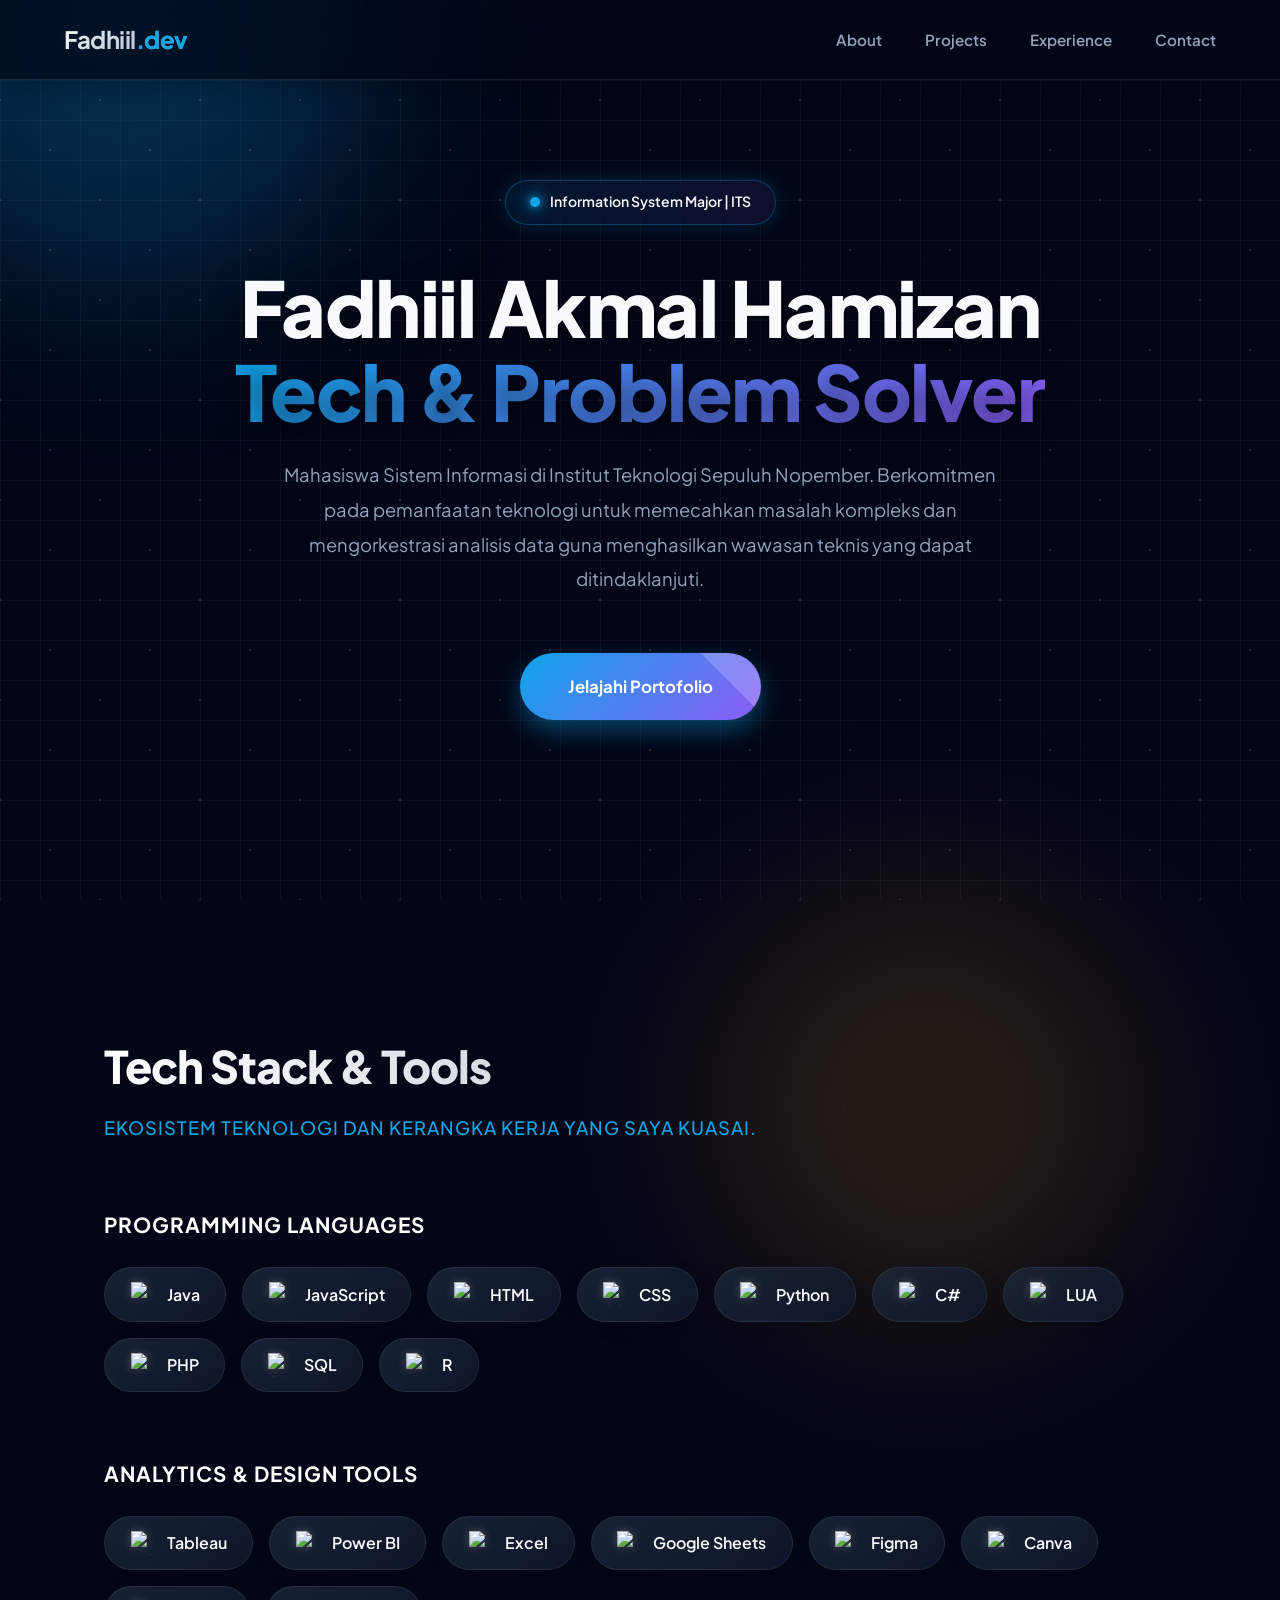
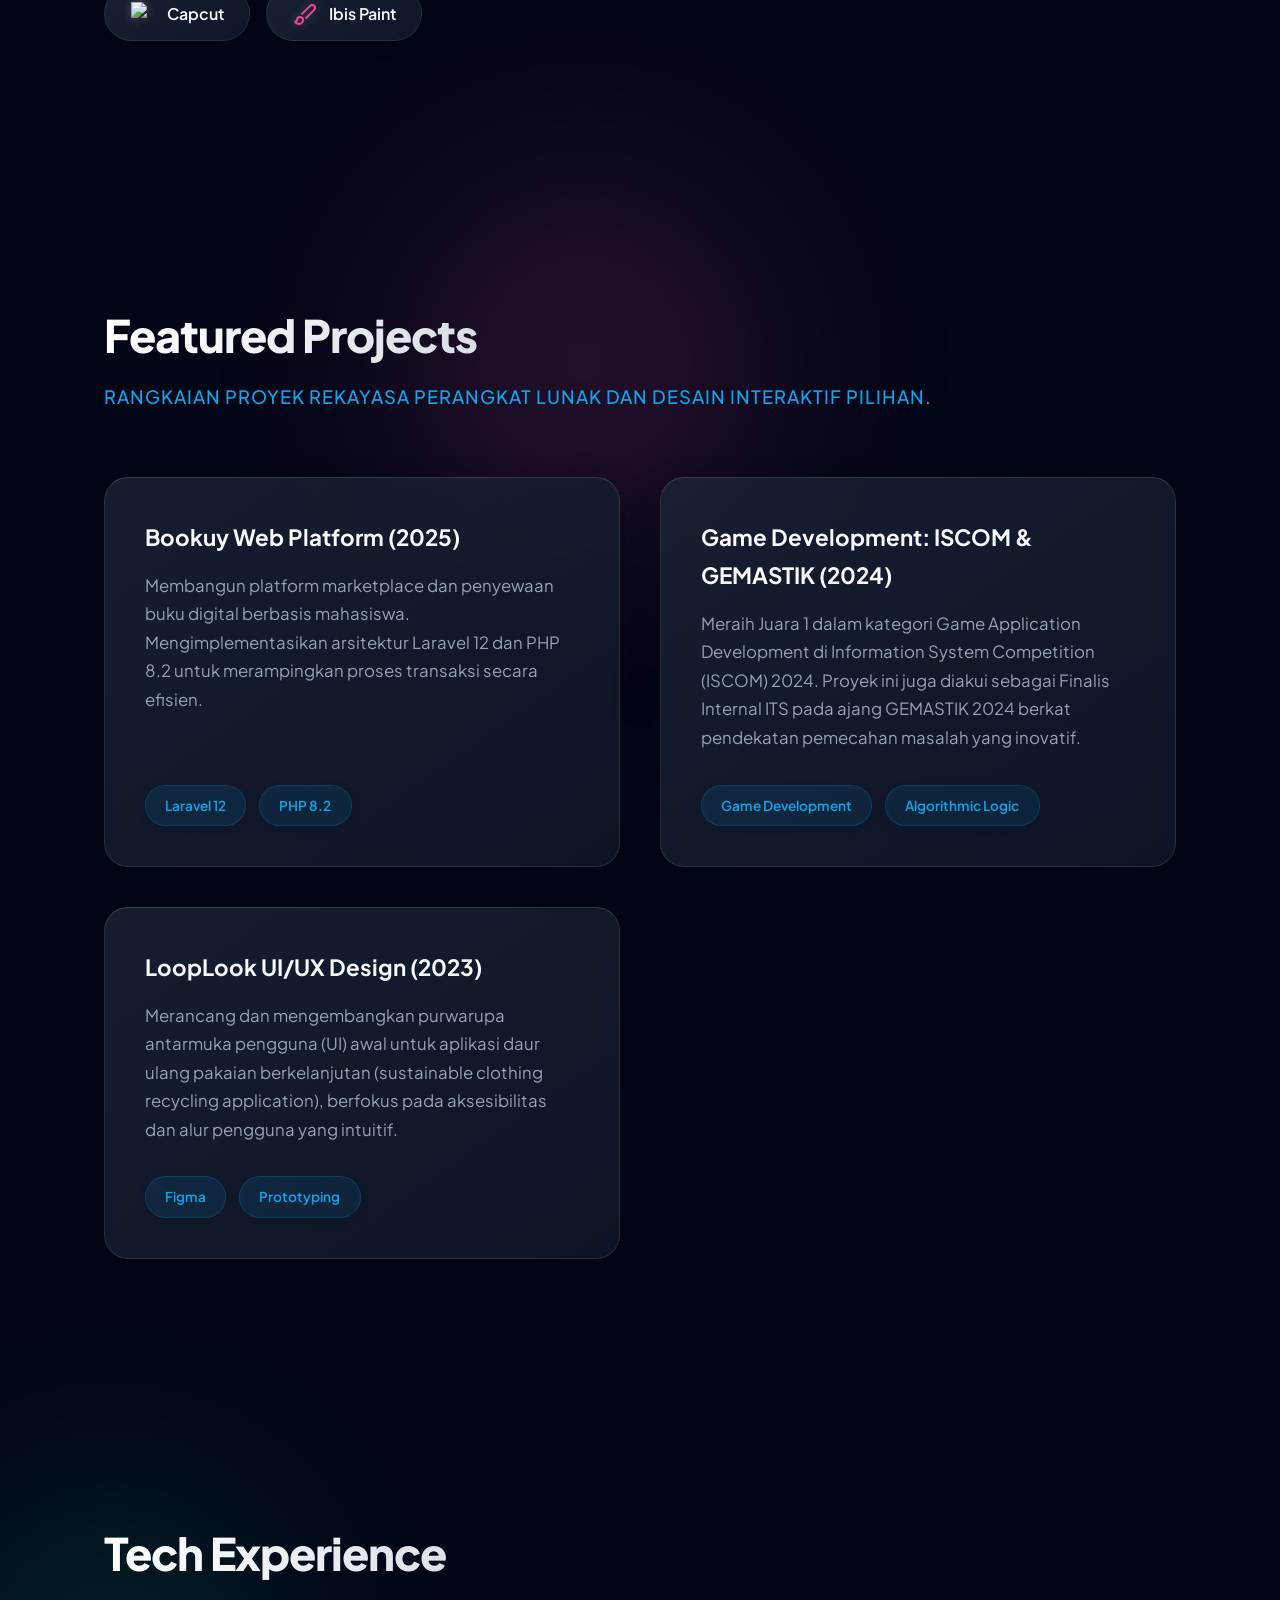
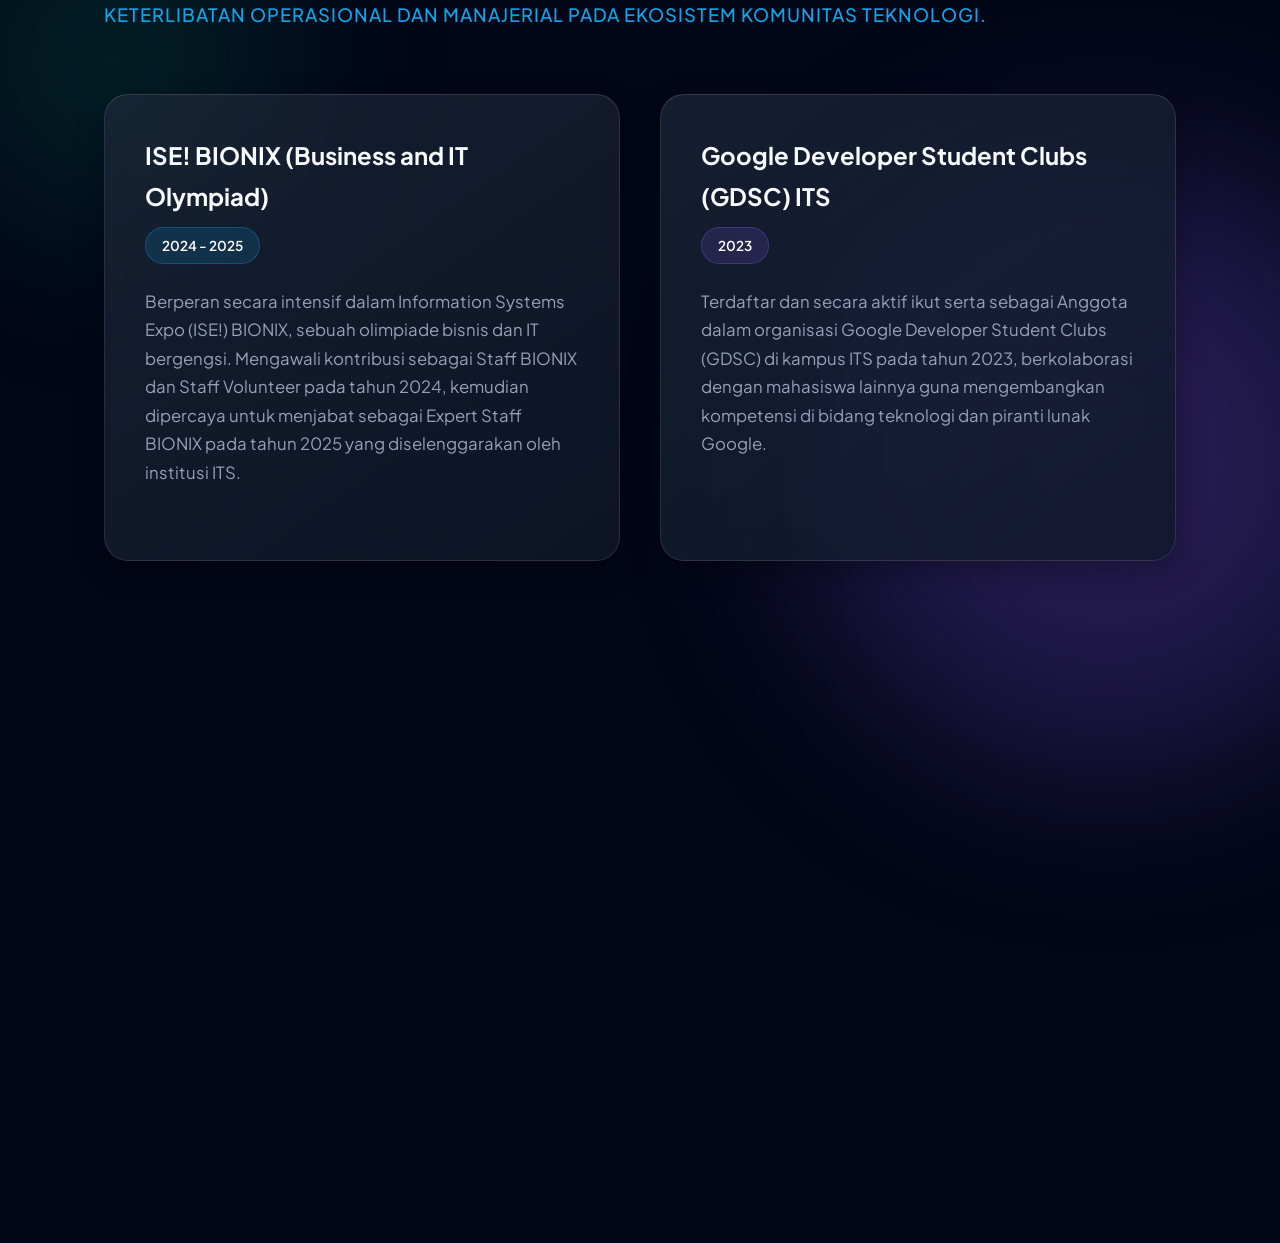
==== index.html @ 9426da7b "Add files via upload" ====
<!DOCTYPE html>
<html lang="id">
<head>
    <meta charset="UTF-8">
    <meta name="viewport" content="width=device-width, initial-scale=1.0">
    <title>Fadhiil Akmal Hamizan | Tech Portfolio</title>
    <link rel="preconnect" href="https://fonts.googleapis.com">
    <link rel="preconnect" href="https://fonts.gstatic.com" crossorigin>
    <link href="https://fonts.googleapis.com/css2?family=Plus+Jakarta+Sans:wght@300;400;500;600;700&display=swap" rel="stylesheet">
    <style>
        :root {
            --bg-main: #020617;
            --bg-card: rgba(30, 41, 59, 0.6);
            --bg-card-hover: rgba(30, 41, 59, 0.9);
            --text-main: #f8fafc;
            --text-muted: #94a3b8;
            --primary: #0ea5e9;
            --primary-glow: rgba(14, 165, 233, 0.6);
            --secondary: #8b5cf6;
            --accent: #ec4899;
            --success: #10b981;
            --warning: #f59e0b;
            --border: rgba(255, 255, 255, 0.1);
            --radius-lg: 24px;
            --radius-md: 16px;
        }

        * {
            margin: 0;
            padding: 0;
            box-sizing: border-box;
            font-family: 'Plus Jakarta Sans', sans-serif;
            scroll-behavior: smooth;
        }

        body {
            background-color: var(--bg-main);
            color: var(--text-main);
            line-height: 1.7;
            overflow-x: hidden;
            position: relative;
        }

        /* Grid Background Pattern */
        .grid-bg {
            position: fixed;
            top: 0; left: 0; width: 100vw; height: 100vh;
            background-image: 
                linear-gradient(rgba(255, 255, 255, 0.04) 1px, transparent 1px),
                linear-gradient(90deg, rgba(255, 255, 255, 0.04) 1px, transparent 1px);
            background-size: 40px 40px;
            z-index: -2;
            pointer-events: none;
        }

        /* Fluid Background Orbs (Lebih Ramai) */
        .orb {
            position: absolute;
            border-radius: 50%;
            filter: blur(100px);
            z-index: -1;
            opacity: 0.25;
            animation: float 12s infinite alternate ease-in-out;
        }

        .orb-1 { width: 500px; height: 500px; background: var(--primary); top: -5%; left: -10%; }
        .orb-2 { width: 600px; height: 600px; background: var(--secondary); bottom: 10%; right: -10%; animation-delay: -4s; }
        .orb-3 { width: 400px; height: 400px; background: var(--accent); top: 40%; left: 30%; animation-delay: -8s; opacity: 0.15; }
        .orb-4 { width: 350px; height: 350px; background: var(--success); top: 70%; left: -5%; animation-delay: -2s; opacity: 0.15; }
        .orb-5 { width: 450px; height: 450px; background: var(--warning); top: 20%; right: 10%; animation-delay: -6s; opacity: 0.15; }

        @keyframes float {
            0% { transform: translate(0, 0) scale(1); }
            50% { transform: translate(40px, -30px) scale(1.1); }
            100% { transform: translate(-20px, 50px) scale(0.9); }
        }

        /* Floating Particles */
        .particles {
            position: fixed;
            top: 0; left: 0; width: 100%; height: 100%;
            pointer-events: none;
            z-index: 0;
            background: 
                radial-gradient(circle, rgba(255,255,255,0.15) 1px, transparent 1px) 0 0,
                radial-gradient(circle, rgba(255,255,255,0.15) 1px, transparent 1px) 50px 50px;
            background-size: 100px 100px;
            animation: moveParticles 20s linear infinite;
        }

        @keyframes moveParticles {
            0% { transform: translateY(0); }
            100% { transform: translateY(-100px); }
        }

        /* Scroll Reveal Animations */
        .reveal {
            opacity: 0;
            transform: translateY(40px);
            transition: all 0.8s cubic-bezier(0.5, 0, 0, 1);
        }
        
        .reveal.active {
            opacity: 1;
            transform: translateY(0);
        }

        /* Navbar */
        nav {
            position: fixed;
            width: 100%;
            top: 0;
            z-index: 100;
            padding: 1.2rem 5%;
            background: rgba(2, 6, 23, 0.7);
            backdrop-filter: blur(20px);
            -webkit-backdrop-filter: blur(20px);
            border-bottom: 1px solid var(--border);
            display: flex;
            justify-content: space-between;
            align-items: center;
            box-shadow: 0 4px 30px rgba(0,0,0,0.3);
        }

        .logo {
            font-size: 1.5rem;
            font-weight: 700;
            background: linear-gradient(135deg, var(--text-main), var(--text-muted));
            -webkit-background-clip: text;
            -webkit-text-fill-color: transparent;
            text-decoration: none;
            letter-spacing: -0.5px;
            text-shadow: 0 0 20px rgba(255,255,255,0.1);
        }

        .logo span {
            color: var(--primary);
            -webkit-text-fill-color: var(--primary);
        }

        .nav-links a {
            color: var(--text-muted);
            text-decoration: none;
            font-weight: 600;
            font-size: 0.95rem;
            margin-left: 2.5rem;
            transition: all 0.3s ease;
            position: relative;
        }

        .nav-links a:hover {
            color: var(--primary);
            text-shadow: 0 0 10px var(--primary-glow);
        }

        /* Hero Section */
        header {
            min-height: 100vh;
            display: flex;
            flex-direction: column;
            justify-content: center;
            align-items: center;
            text-align: center;
            padding: 0 5%;
            position: relative;
            z-index: 1;
        }

        .hero-badge {
            background: linear-gradient(90deg, rgba(14, 165, 233, 0.1), rgba(139, 92, 246, 0.1));
            color: var(--text-main);
            padding: 0.6rem 1.5rem;
            border-radius: 50px;
            font-size: 0.875rem;
            font-weight: 600;
            margin-bottom: 2.5rem;
            border: 1px solid rgba(14, 165, 233, 0.3);
            backdrop-filter: blur(10px);
            display: inline-flex;
            align-items: center;
            gap: 10px;
            box-shadow: 0 0 20px rgba(14, 165, 233, 0.2);
            animation: pulse-border 2s infinite;
        }

        @keyframes pulse-border {
            0% { box-shadow: 0 0 0 0 rgba(14, 165, 233, 0.4); }
            70% { box-shadow: 0 0 0 10px rgba(14, 165, 233, 0); }
            100% { box-shadow: 0 0 0 0 rgba(14, 165, 233, 0); }
        }

        .hero-badge::before {
            content: '';
            width: 10px;
            height: 10px;
            background: var(--primary);
            border-radius: 50%;
            box-shadow: 0 0 10px var(--primary), 0 0 20px var(--primary);
        }

        h1 {
            font-size: clamp(2.8rem, 6vw, 5rem);
            font-weight: 800;
            line-height: 1.1;
            margin-bottom: 1.5rem;
            letter-spacing: -1.5px;
            text-shadow: 0 10px 30px rgba(0,0,0,0.5);
        }

        h1 span {
            background: linear-gradient(135deg, var(--primary), var(--secondary), var(--accent));
            background-size: 200% 200%;
            -webkit-background-clip: text;
            -webkit-text-fill-color: transparent;
            animation: gradient-shift 5s ease infinite;
        }

        @keyframes gradient-shift {
            0% { background-position: 0% 50%; }
            50% { background-position: 100% 50%; }
            100% { background-position: 0% 50%; }
        }

        .subtitle {
            font-size: 1.15rem;
            color: var(--text-muted);
            max-width: 750px;
            margin-bottom: 3.5rem;
            line-height: 1.9;
        }

        .btn-primary {
            background: linear-gradient(135deg, var(--primary), var(--secondary));
            color: #fff;
            padding: 1.2rem 3rem;
            border-radius: 50px;
            text-decoration: none;
            font-weight: 700;
            font-size: 1.05rem;
            transition: all 0.3s cubic-bezier(0.4, 0, 0.2, 1);
            border: none;
            box-shadow: 0 10px 25px rgba(14, 165, 233, 0.4);
            position: relative;
            overflow: hidden;
        }

        .btn-primary::after {
            content: '';
            position: absolute;
            top: -50%; left: -50%; width: 200%; height: 200%;
            background: rgba(255,255,255,0.2);
            transform: rotate(45deg) translateY(-100%);
            transition: transform 0.6s;
        }

        .btn-primary:hover::after {
            transform: rotate(45deg) translateY(100%);
        }

        .btn-primary:hover {
            transform: translateY(-4px);
            box-shadow: 0 15px 35px rgba(139, 92, 246, 0.5);
        }

        /* Sections */
        section {
            padding: 8rem 5%;
            max-width: 1200px;
            margin: 0 auto;
            position: relative;
            z-index: 1;
        }

        .section-header {
            margin-bottom: 4rem;
            text-align: left;
            position: relative;
        }

        .section-title {
            font-size: 2.8rem;
            font-weight: 800;
            margin-bottom: 0.5rem;
            letter-spacing: -1px;
            background: linear-gradient(90deg, #fff, var(--text-muted));
            -webkit-background-clip: text;
            -webkit-text-fill-color: transparent;
        }

        .section-subtitle {
            color: var(--primary);
            font-size: 1.15rem;
            font-weight: 500;
            letter-spacing: 1px;
            text-transform: uppercase;
        }

        /* Grid & Cards */
        .grid {
            display: grid;
            grid-template-columns: repeat(auto-fit, minmax(340px, 1fr));
            gap: 2.5rem;
        }

        .card {
            background: linear-gradient(145deg, rgba(30, 41, 59, 0.7), rgba(15, 23, 42, 0.8));
            border: 1px solid var(--border);
            border-top: 1px solid rgba(255, 255, 255, 0.15);
            border-left: 1px solid rgba(255, 255, 255, 0.1);
            border-radius: var(--radius-lg);
            padding: 2.5rem;
            backdrop-filter: blur(16px);
            -webkit-backdrop-filter: blur(16px);
            transition: all 0.4s cubic-bezier(0.4, 0, 0.2, 1);
            position: relative;
            overflow: hidden;
            display: flex;
            flex-direction: column;
            height: 100%;
            box-shadow: 0 10px 30px rgba(0,0,0,0.3);
        }

        .card::before {
            content: '';
            position: absolute;
            top: -50%; left: -50%; width: 200%; height: 200%;
            background: radial-gradient(circle at center, rgba(14, 165, 233, 0.15), transparent 60%);
            opacity: 0;
            transition: opacity 0.4s ease, transform 0.6s ease;
            transform: scale(0.5);
            pointer-events: none;
        }

        .card:hover {
            transform: translateY(-10px) scale(1.02);
            border-color: rgba(14, 165, 233, 0.4);
            box-shadow: 0 20px 40px rgba(14, 165, 233, 0.2), 0 0 20px rgba(139, 92, 246, 0.1) inset;
        }

        .card:hover::before {
            opacity: 1;
            transform: scale(1);
        }

        .card h3 {
            font-size: 1.4rem;
            font-weight: 700;
            margin-bottom: 1rem;
            color: var(--text-main);
            position: relative;
            z-index: 1;
        }

        .card p {
            color: var(--text-muted);
            font-size: 1.05rem;
            margin-bottom: 2rem;
            line-height: 1.7;
            position: relative;
            z-index: 1;
            flex-grow: 1;
        }

        /* Tags */
        .tags {
            display: flex;
            flex-wrap: wrap;
            gap: 0.8rem;
            position: relative;
            z-index: 1;
        }

        .tag {
            background: rgba(14, 165, 233, 0.1);
            border: 1px solid rgba(14, 165, 233, 0.2);
            padding: 0.5rem 1.2rem;
            border-radius: 50px;
            font-size: 0.85rem;
            color: var(--primary);
            font-weight: 600;
            transition: all 0.3s ease;
            box-shadow: 0 2px 10px rgba(0,0,0,0.1);
        }

        .card:hover .tag {
            background: var(--primary);
            color: #fff;
            border-color: var(--primary);
            box-shadow: 0 5px 15px rgba(14, 165, 233, 0.3);
            transform: translateY(-2px);
        }

        /* Skills */
        .skills-container {
            display: flex;
            flex-wrap: wrap;
            gap: 1rem;
        }

        .skill-item {
            background: linear-gradient(145deg, rgba(30, 41, 59, 0.8), rgba(15, 23, 42, 0.9));
            border: 1px solid rgba(255, 255, 255, 0.08);
            padding: 0.8rem 1.6rem;
            border-radius: 50px;
            font-size: 1rem;
            font-weight: 600;
            color: var(--text-main);
            transition: all 0.3s cubic-bezier(0.4, 0, 0.2, 1);
            display: flex;
            align-items: center;
            gap: 12px;
            box-shadow: 0 4px 15px rgba(0,0,0,0.2);
            backdrop-filter: blur(10px);
        }

        .skill-item img, .skill-item svg {
            width: 24px;
            height: 24px;
            filter: drop-shadow(0 0 5px rgba(255,255,255,0.2));
            transition: transform 0.3s ease;
        }

        .skill-item:hover {
            border-color: var(--primary);
            background: rgba(14, 165, 233, 0.15);
            color: #fff;
            transform: translateY(-5px) scale(1.05);
            box-shadow: 0 10px 25px rgba(14, 165, 233, 0.3);
        }

        .skill-item:hover img, .skill-item:hover svg {
            transform: scale(1.2) rotate(5deg);
        }

        /* Footer */
        footer {
            border-top: 1px solid var(--border);
            padding: 5rem 5% 3rem;
            text-align: center;
            margin-top: 4rem;
            background: linear-gradient(to bottom, transparent, rgba(2, 6, 23, 0.95));
            position: relative;
            overflow: hidden;
            z-index: 1;
        }

        .social-links {
            display: flex;
            gap: 1.5rem;
            justify-content: center;
            margin-bottom: 2.5rem;
        }

        .social-icon {
            display: flex;
            align-items: center;
            justify-content: center;
            width: 54px;
            height: 54px;
            border-radius: 50%;
            background: linear-gradient(145deg, rgba(30, 41, 59, 0.8), rgba(15, 23, 42, 0.9));
            border: 1px solid rgba(255, 255, 255, 0.1);
            color: var(--text-muted);
            transition: all 0.3s cubic-bezier(0.4, 0, 0.2, 1);
            box-shadow: 0 5px 15px rgba(0,0,0,0.2);
        }

        .social-icon:hover {
            background: linear-gradient(135deg, var(--primary), var(--secondary));
            color: #fff;
            transform: translateY(-6px) scale(1.1);
            box-shadow: 0 15px 30px rgba(139, 92, 246, 0.4);
            border-color: transparent;
        }

        .social-icon svg {
            width: 22px;
            height: 22px;
        }

        @media (max-width: 768px) {
            .nav-links { display: none; }
            h1 { font-size: 2.5rem; }
            section { padding: 5rem 5%; }
            .orb { opacity: 0.15; }
        }
    </style>
</head>
<body>

    <div class="grid-bg"></div>
    <div class="particles"></div>
    <div class="orb orb-1"></div>
    <div class="orb orb-2"></div>
    <div class="orb orb-3"></div>
    <div class="orb orb-4"></div>
    <div class="orb orb-5"></div>

    <nav>
        <a href="#" class="logo">Fadhiil<span>.dev</span></a>
        <div class="nav-links">
            <a href="#about">About</a>
            <a href="#projects">Projects</a>
            <a href="#experience">Experience</a>
            <a href="#contact">Contact</a>
        </div>
    </nav>

    <header class="reveal">
        <div class="hero-badge">Information System Major | ITS</div>
        <h1>Fadhiil Akmal Hamizan <br><span>Tech & Problem Solver</span></h1>
        <p class="subtitle">
            Mahasiswa Sistem Informasi di Institut Teknologi Sepuluh Nopember. Berkomitmen pada pemanfaatan teknologi untuk memecahkan masalah kompleks dan mengorkestrasi analisis data guna menghasilkan wawasan teknis yang dapat ditindaklanjuti.
        </p>
        <a href="#projects" class="btn-primary">Jelajahi Portofolio</a>
    </header>

    <section id="about">
        <div class="section-header reveal">
            <h2 class="section-title">Tech Stack & Tools</h2>
            <p class="section-subtitle">Ekosistem teknologi dan kerangka kerja yang saya kuasai.</p>
        </div>
        
        <div style="margin-bottom: 4rem;" class="reveal">
            <h3 style="margin-bottom: 1.5rem; font-weight: 700; font-size: 1.3rem; color: #fff; text-transform: uppercase; letter-spacing: 1px;">Programming Languages</h3>
            <div class="skills-container">
                <div class="skill-item">
                    <img src="https://cdn.jsdelivr.net/gh/devicons/devicon@latest/icons/java/java-original.svg" alt="Java">
                    Java
                </div>
                <div class="skill-item">
                    <img src="https://cdn.jsdelivr.net/gh/devicons/devicon@latest/icons/javascript/javascript-original.svg" alt="JavaScript">
                    JavaScript
                </div>
                <div class="skill-item">
                    <img src="https://cdn.jsdelivr.net/gh/devicons/devicon@latest/icons/html5/html5-original.svg" alt="HTML">
                    HTML
                </div>
                <div class="skill-item">
                    <img src="https://cdn.jsdelivr.net/gh/devicons/devicon@latest/icons/css3/css3-original.svg" alt="CSS">
                    CSS
                </div>
                <div class="skill-item">
                    <img src="https://cdn.jsdelivr.net/gh/devicons/devicon@latest/icons/python/python-original.svg" alt="Python">
                    Python
                </div>
                <div class="skill-item">
                    <img src="https://cdn.jsdelivr.net/gh/devicons/devicon@latest/icons/csharp/csharp-original.svg" alt="C#">
                    C#
                </div>
                <div class="skill-item">
                    <img src="https://cdn.jsdelivr.net/gh/devicons/devicon@latest/icons/lua/lua-original.svg" alt="LUA">
                    LUA
                </div>
                <div class="skill-item">
                    <img src="https://cdn.jsdelivr.net/gh/devicons/devicon@latest/icons/php/php-original.svg" alt="PHP">
                    PHP
                </div>
                <div class="skill-item">
                    <img src="https://cdn.jsdelivr.net/gh/devicons/devicon@latest/icons/azuresqldatabase/azuresqldatabase-original.svg" alt="SQL">
                    SQL
                </div>
                <div class="skill-item">
                    <img src="https://cdn.jsdelivr.net/gh/devicons/devicon@latest/icons/r/r-original.svg" alt="R">
                    R
                </div>
            </div>
        </div>

        <div class="reveal">
            <h3 style="margin-bottom: 1.5rem; font-weight: 700; font-size: 1.3rem; color: #fff; text-transform: uppercase; letter-spacing: 1px;">Analytics & Design Tools</h3>
            <div class="skills-container">
                <div class="skill-item">
                    <img src="https://cdn.simpleicons.org/tableau/E22427" alt="Tableau">
                    Tableau
                </div>
                <div class="skill-item">
                    <img src="https://cdn.simpleicons.org/powerbi/F2C811" alt="Power BI">
                    Power BI
                </div>
                <div class="skill-item">
                    <img src="https://cdn.simpleicons.org/microsoftexcel/217346" alt="Excel">
                    Excel
                </div>
                <div class="skill-item">
                    <img src="https://cdn.simpleicons.org/googlesheets/34A853" alt="Google Sheets">
                    Google Sheets
                </div>
                <div class="skill-item">
                    <img src="https://cdn.jsdelivr.net/gh/devicons/devicon@latest/icons/figma/figma-original.svg" alt="Figma">
                    Figma
                </div>
                <div class="skill-item">
                    <img src="https://cdn.simpleicons.org/canva/00C4CC" alt="Canva">
                    Canva
                </div>
                <div class="skill-item">
                    <img src="https://cdn.simpleicons.org/capcut/FFFFFF" alt="Capcut">
                    Capcut
                </div>
                <div class="skill-item">
                    <svg xmlns="http://www.w3.org/2000/svg" viewBox="0 0 24 24" fill="none" stroke="#ec4899" stroke-width="2" stroke-linecap="round" stroke-linejoin="round">
                        <path d="m9.06 11.9 8.07-8.06a2.85 2.85 0 1 1 4.03 4.03l-8.06 8.08"/>
                        <path d="M7.07 14.94c-1.66 0-3 1.35-3 3.02 0 1.33-2.5 1.52-2 2.02 1.08 1.1 2.49 2.02 4 2.02 2.2 0 4-1.8 4-4.04a3.01 3.01 0 0 0-3-3.02z"/>
                    </svg>
                    Ibis Paint
                </div>
            </div>
        </div>
    </section>

    <section id="projects">
        <div class="section-header reveal">
            <h2 class="section-title">Featured Projects</h2>
            <p class="section-subtitle">Rangkaian proyek rekayasa perangkat lunak dan desain interaktif pilihan.</p>
        </div>
        
        <div class="grid">
            <div class="card reveal">
                <h3>Bookuy Web Platform (2025)</h3>
                <p>Membangun platform marketplace dan penyewaan buku digital berbasis mahasiswa. Mengimplementasikan arsitektur Laravel 12 dan PHP 8.2 untuk merampingkan proses transaksi secara efisien.</p>
                <div class="tags">
                    <span class="tag">Laravel 12</span>
                    <span class="tag">PHP 8.2</span>
                </div>
            </div>

            <div class="card reveal">
                <h3>Game Development: ISCOM & GEMASTIK (2024)</h3>
                <p>Meraih Juara 1 dalam kategori Game Application Development di Information System Competition (ISCOM) 2024. Proyek ini juga diakui sebagai Finalis Internal ITS pada ajang GEMASTIK 2024 berkat pendekatan pemecahan masalah yang inovatif.</p>
                <div class="tags">
                    <span class="tag">Game Development</span>
                    <span class="tag">Algorithmic Logic</span>
                </div>
            </div>

            <div class="card reveal">
                <h3>LoopLook UI/UX Design (2023)</h3>
                <p>Merancang dan mengembangkan purwarupa antarmuka pengguna (UI) awal untuk aplikasi daur ulang pakaian berkelanjutan (sustainable clothing recycling application), berfokus pada aksesibilitas dan alur pengguna yang intuitif.</p>
                <div class="tags">
                    <span class="tag">Figma</span>
                    <span class="tag">Prototyping</span>
                </div>
            </div>
        </div>
    </section>

    <section id="experience">
        <div class="section-header reveal">
            <h2 class="section-title">Tech Experience</h2>
            <p class="section-subtitle">Keterlibatan operasional dan manajerial pada ekosistem komunitas teknologi.</p>
        </div>
        <div class="grid">
            <div class="card reveal">
                <div style="display: flex; justify-content: space-between; align-items: flex-start; margin-bottom: 1.5rem; flex-wrap: wrap; gap: 10px;">
                    <h3 style="margin: 0; font-size: 1.5rem;">ISE! BIONIX (Business and IT Olympiad)</h3>
                    <span style="background: rgba(14, 165, 233, 0.15); border: 1px solid rgba(14, 165, 233, 0.3); padding: 6px 16px; border-radius: 30px; font-size: 0.85rem; font-weight: 600; color: #fff;">2024 - 2025</span>
                </div>
                <p>Berperan secara intensif dalam Information Systems Expo (ISE!) BIONIX, sebuah olimpiade bisnis dan IT bergengsi. Mengawali kontribusi sebagai Staff BIONIX dan Staff Volunteer pada tahun 2024, kemudian dipercaya untuk menjabat sebagai Expert Staff BIONIX pada tahun 2025 yang diselenggarakan oleh institusi ITS.</p>
            </div>
            
            <div class="card reveal">
                <div style="display: flex; justify-content: space-between; align-items: flex-start; margin-bottom: 1.5rem; flex-wrap: wrap; gap: 10px;">
                    <h3 style="margin: 0; font-size: 1.5rem;">Google Developer Student Clubs (GDSC) ITS</h3>
                    <span style="background: rgba(139, 92, 246, 0.15); border: 1px solid rgba(139, 92, 246, 0.3); padding: 6px 16px; border-radius: 30px; font-size: 0.85rem; font-weight: 600; color: #fff;">2023</span>
                </div>
                <p>Terdaftar dan secara aktif ikut serta sebagai Anggota dalam organisasi Google Developer Student Clubs (GDSC) di kampus ITS pada tahun 2023, berkolaborasi dengan mahasiswa lainnya guna mengembangkan kompetensi di bidang teknologi dan piranti lunak Google.</p>
            </div>
        </div>
    </section>

    <footer id="contact" class="reveal">
        <h2 style="font-size: 2.5rem; font-weight: 800; margin-bottom: 1.5rem; letter-spacing: -0.5px; text-shadow: 0 5px 15px rgba(0,0,0,0.3);">Mari Berkolaborasi</h2>
        <p style="color: var(--text-muted); font-size: 1.1rem; margin-bottom: 3rem; max-width: 550px; margin-left: auto; margin-right: auto; line-height: 1.8;">
            Tertarik untuk berdiskusi lebih lanjut mengenai integrasi sistem, analisis data, atau kolaborasi strategis dalam lingkup IT?
        </p>
        <div class="social-links">
            <a href="mailto:fadhiilhamizan2004@gmail.com" class="social-icon" aria-label="Email" title="Email">
                <svg xmlns="http://www.w3.org/2000/svg" viewBox="0 0 24 24" fill="none" stroke="currentColor" stroke-width="2" stroke-linecap="round" stroke-linejoin="round">
                    <rect width="20" height="16" x="2" y="4" rx="2"/>
                    <path d="m22 7-8.97 5.7a1.94 1.94 0 0 1-2.06 0L2 7"/>
                </svg>
            </a>
            <a href="https://github.com/fadhiilhamizan" target="_blank" class="social-icon" aria-label="GitHub" title="GitHub">
                <svg xmlns="http://www.w3.org/2000/svg" viewBox="0 0 24 24" fill="none" stroke="currentColor" stroke-width="2" stroke-linecap="round" stroke-linejoin="round">
                    <path d="M15 22v-4a4.8 4.8 0 0 0-1-3.5c3 0 6-2 6-5.5.08-1.25-.27-2.48-1-3.5.28-1.15.28-2.35 0-3.5 0 0-1 0-3 1.5-2.64-.5-5.36-.5-8 0C6 2 5 2 5 2c-.3 1.15-.3 2.35 0 3.5A5.403 5.403 0 0 0 4 9c0 3.5 3 5.5 6 5.5-.39.49-.68 1.05-.85 1.65-.17.6-.22 1.23-.15 1.85v4"/>
                    <path d="M9 18c-4.51 2-5-2-7-2"/>
                </svg>
            </a>
            <a href="https://www.linkedin.com/in/fadhiil-akmal-hamizan/" target="_blank" class="social-icon" aria-label="LinkedIn" title="LinkedIn">
                <svg xmlns="http://www.w3.org/2000/svg" viewBox="0 0 24 24" fill="none" stroke="currentColor" stroke-width="2" stroke-linecap="round" stroke-linejoin="round">
                    <path d="M16 8a6 6 0 0 1 6 6v7h-4v-7a2 2 0 0 0-2-2 2 2 0 0 0-2 2v7h-4v-7a6 6 0 0 1 6-6z"/>
                    <rect width="4" height="12" x="2" y="9"/>
                    <circle cx="4" cy="4" r="2"/>
                </svg>
            </a>
        </div>
        <p style="color: var(--text-muted); font-size: 0.9rem; margin-top: 2rem; opacity: 0.6; font-weight: 500;">
            &copy; 2026 Fadhiil Akmal Hamizan. All rights reserved.
        </p>
    </footer>

    <script>
        function reveal() {
            var reveals = document.querySelectorAll(".reveal");
            for (var i = 0; i < reveals.length; i++) {
                var windowHeight = window.innerHeight;
                var elementTop = reveals[i].getBoundingClientRect().top;
                var elementVisible = 100;
                
                if (elementTop < windowHeight - elementVisible) {
                    reveals[i].classList.add("active");
                }
            }
        }
        window.addEventListener("scroll", reveal);
        reveal(); // Memicu animasi saat halaman pertama kali dimuat
    </script>
</body>
</html>
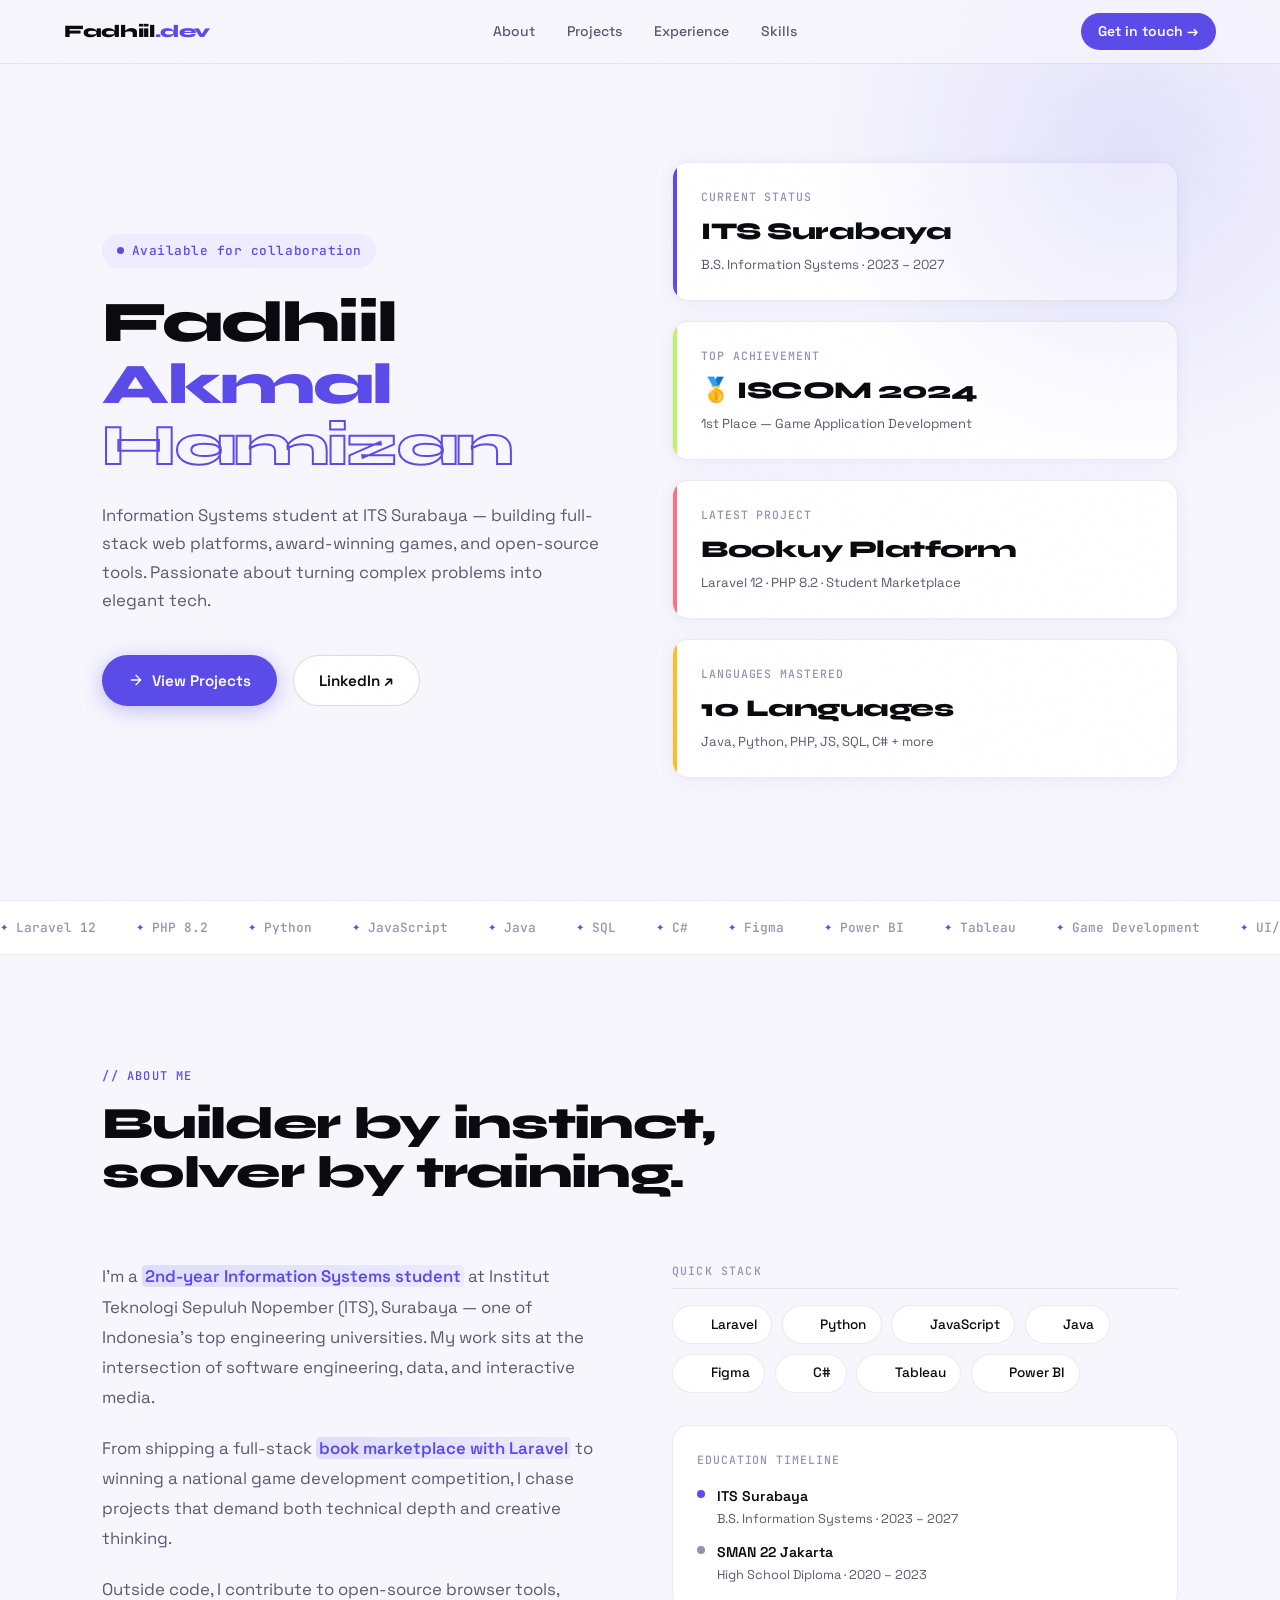
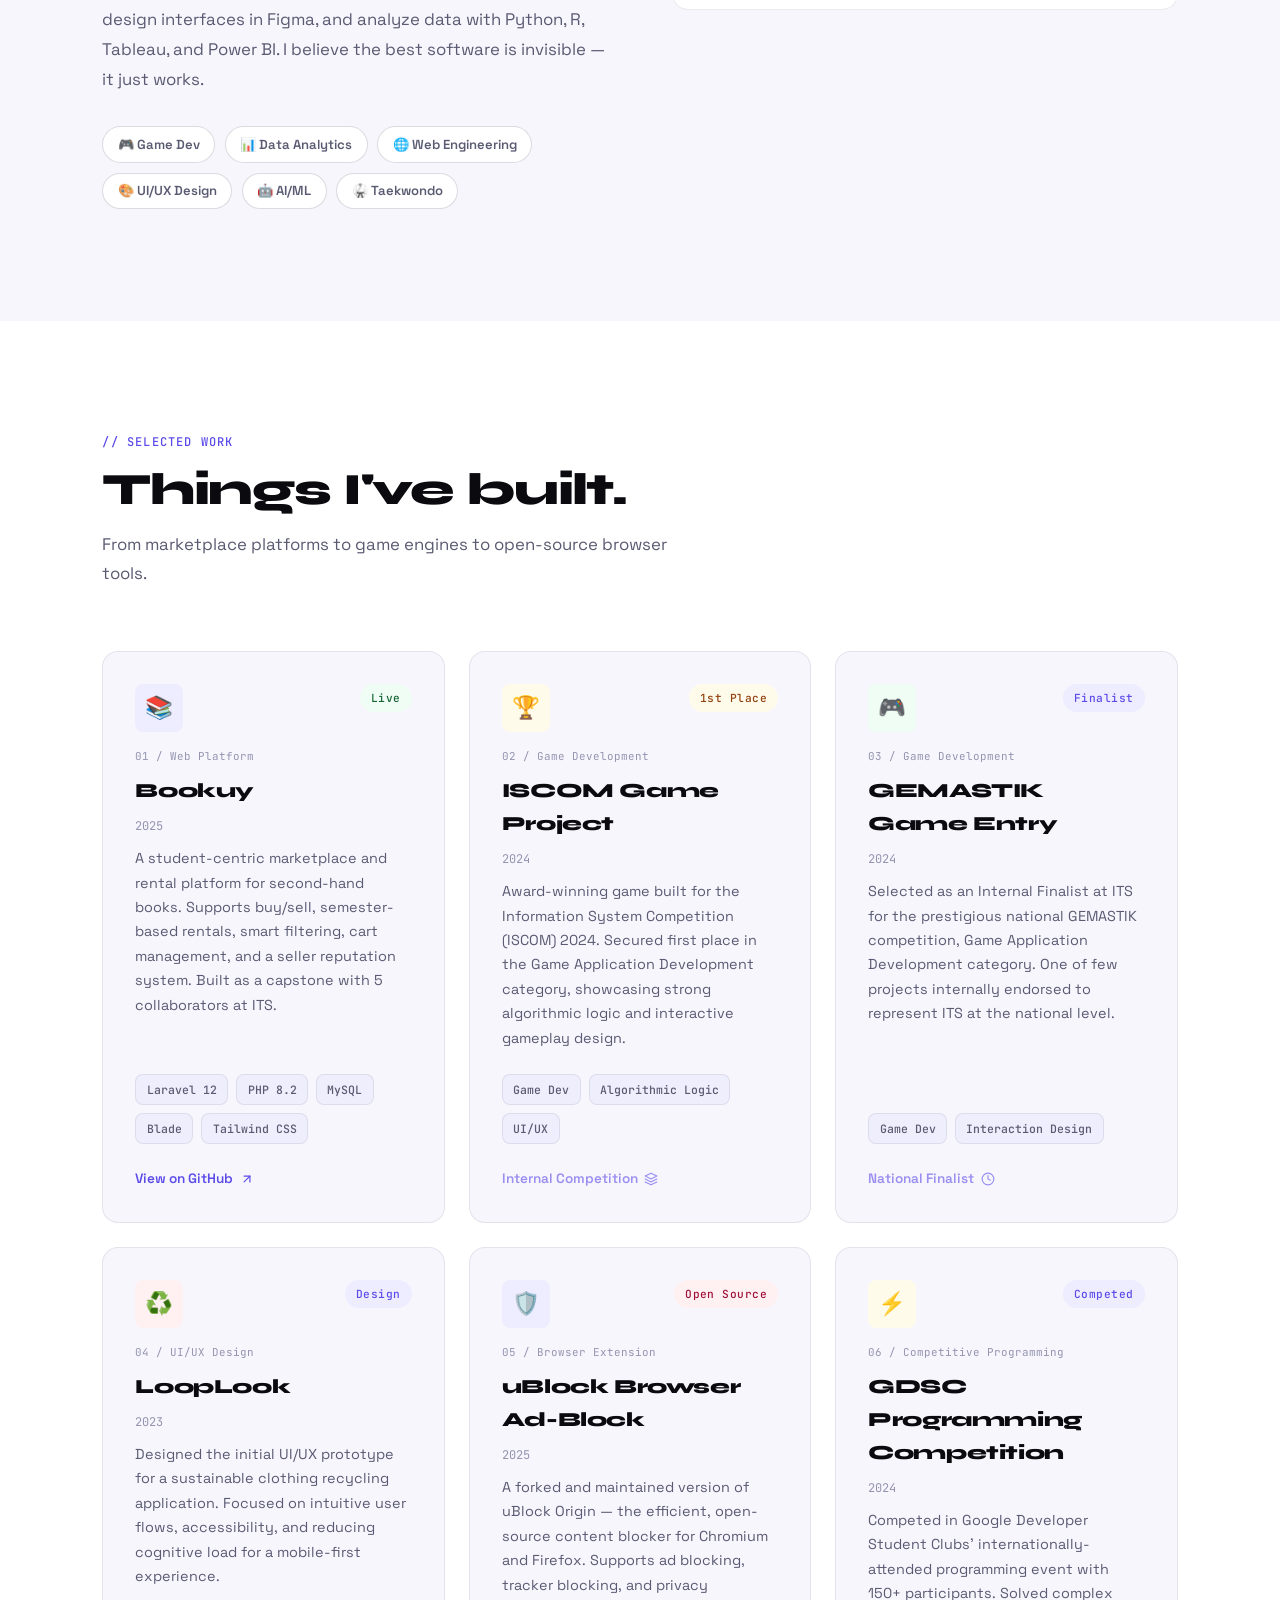
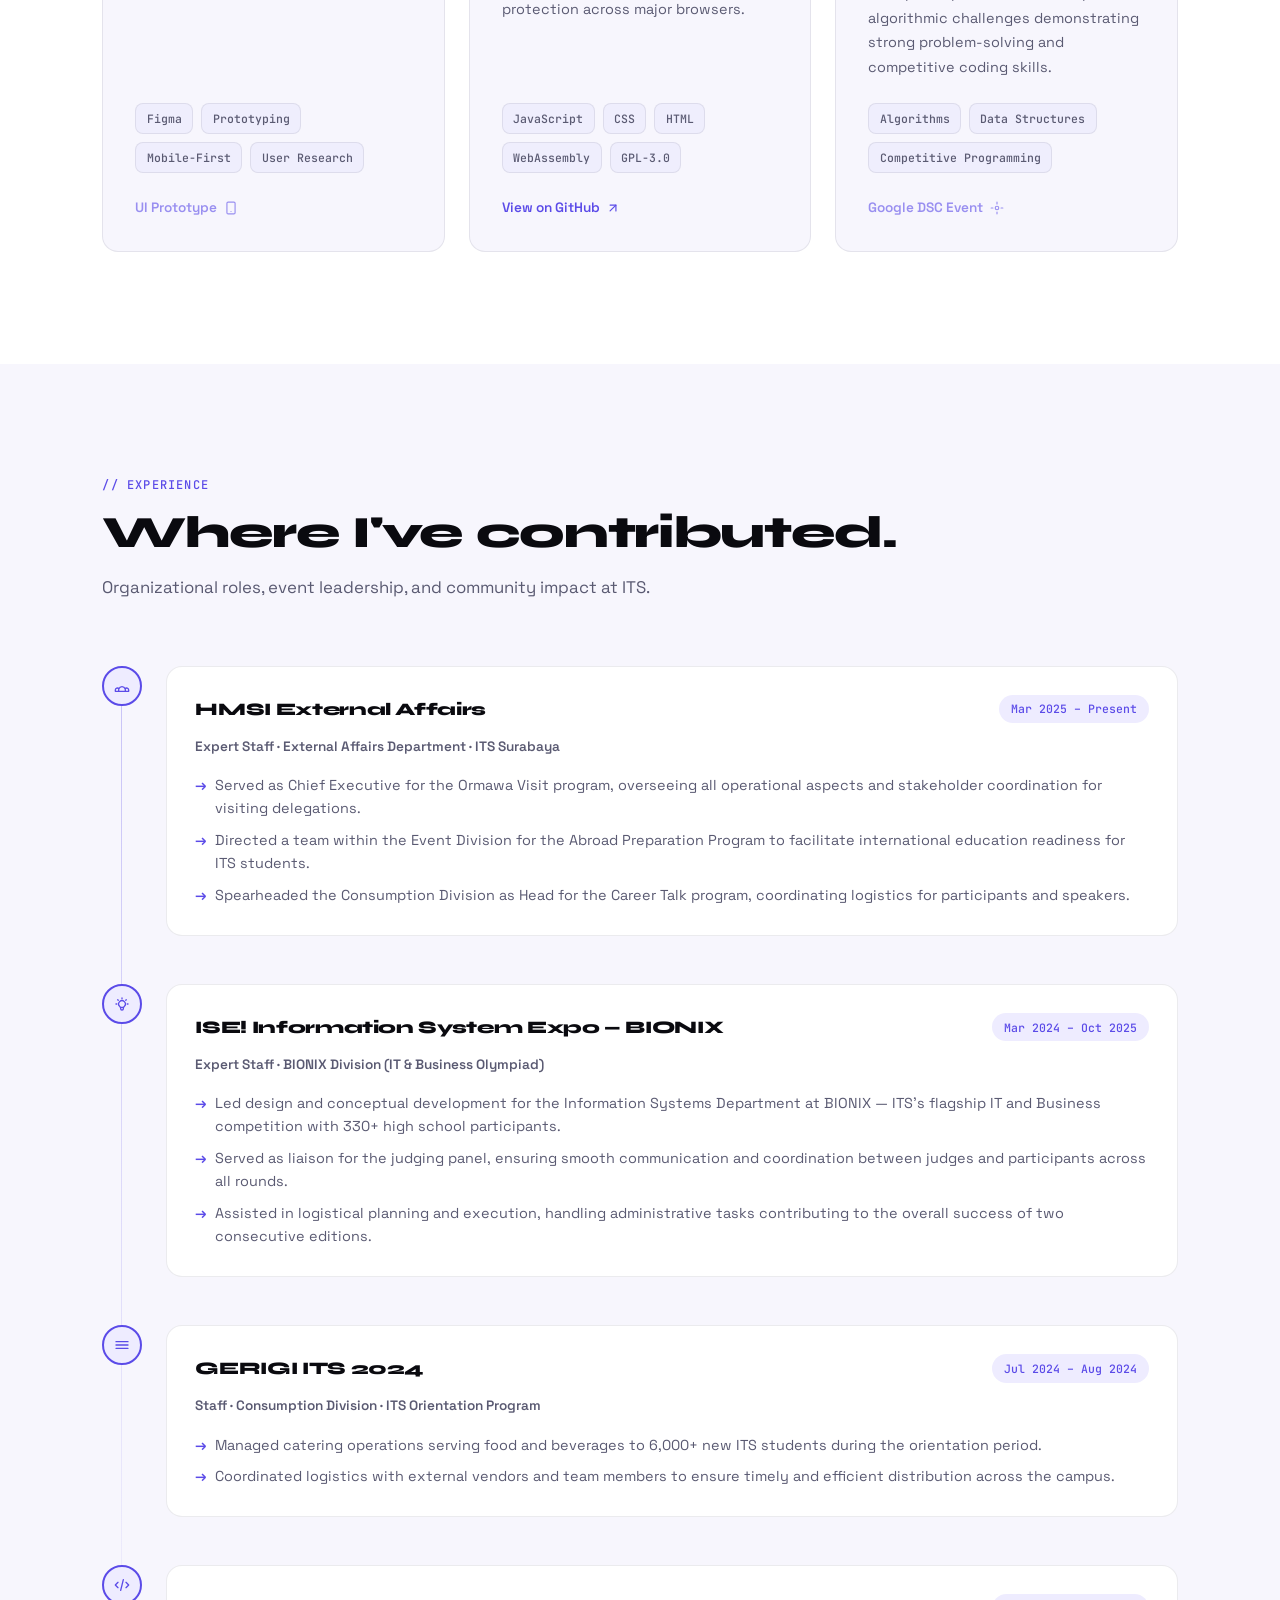
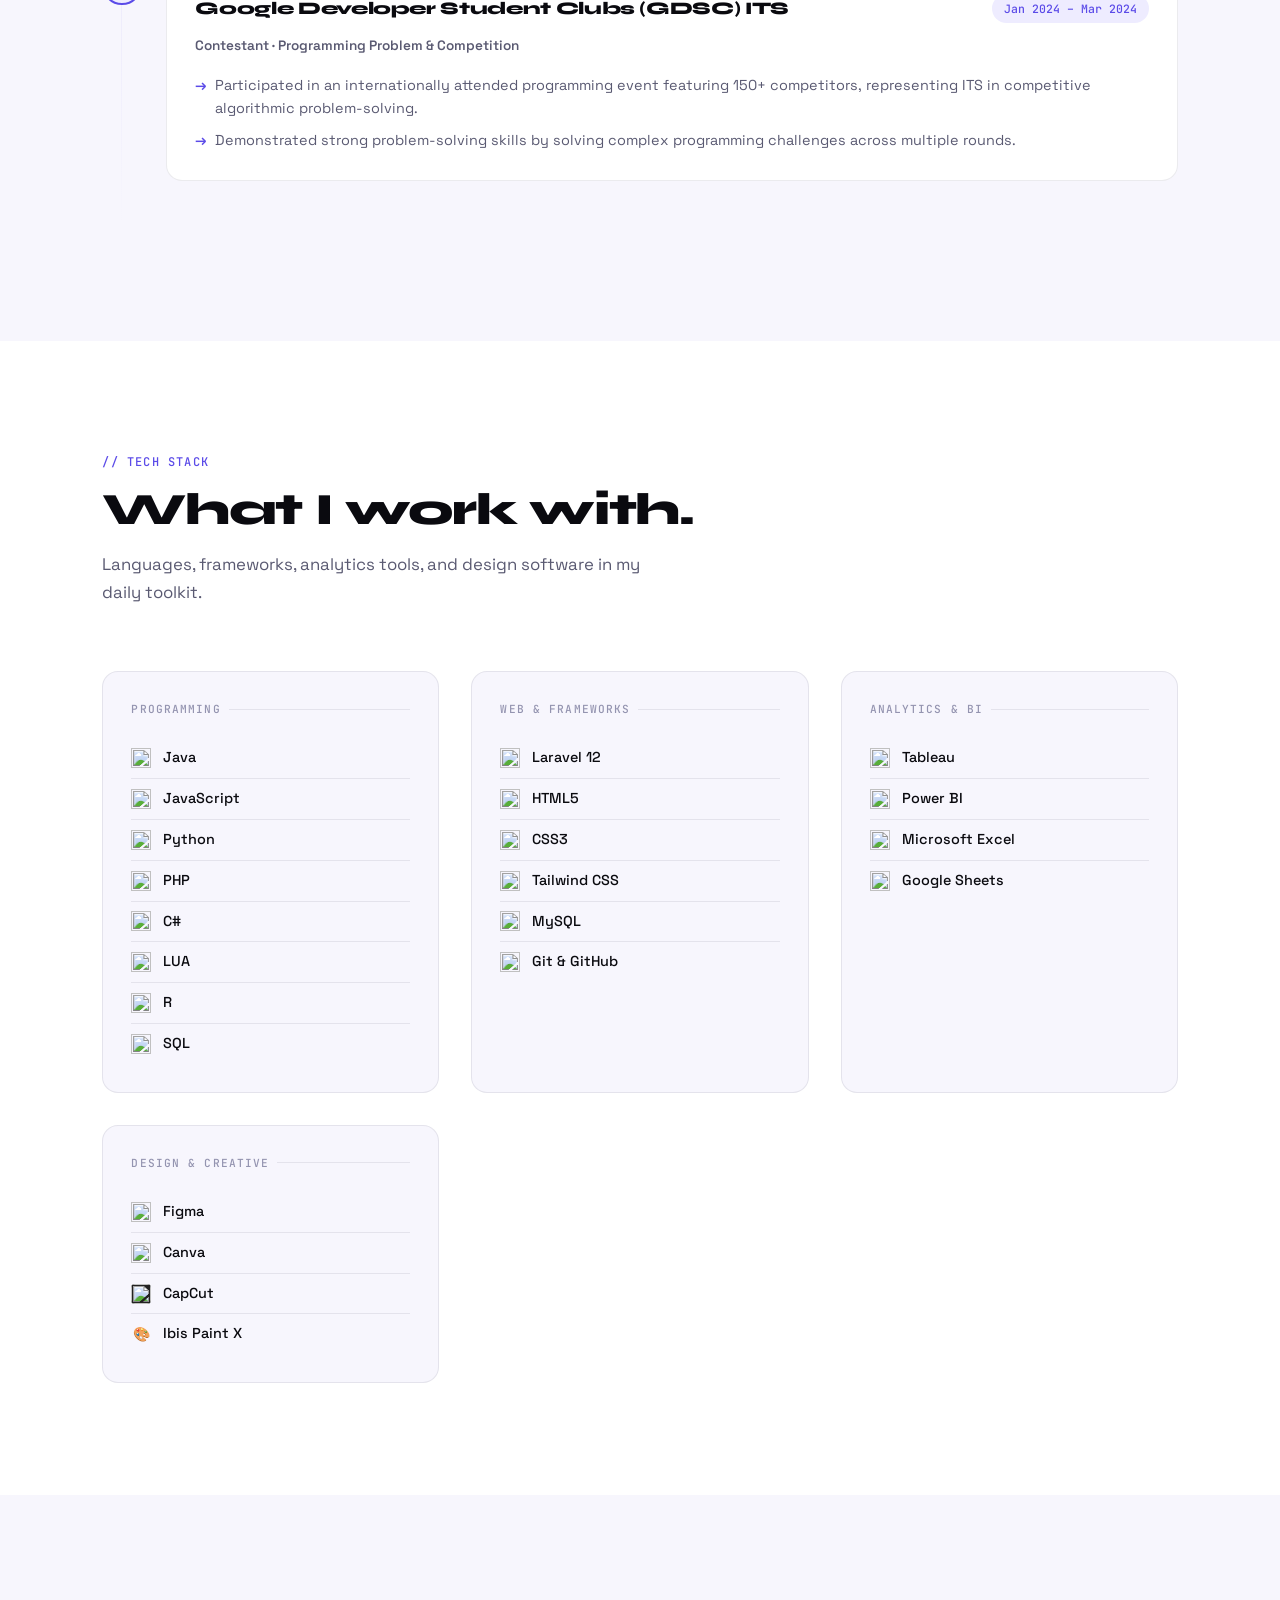
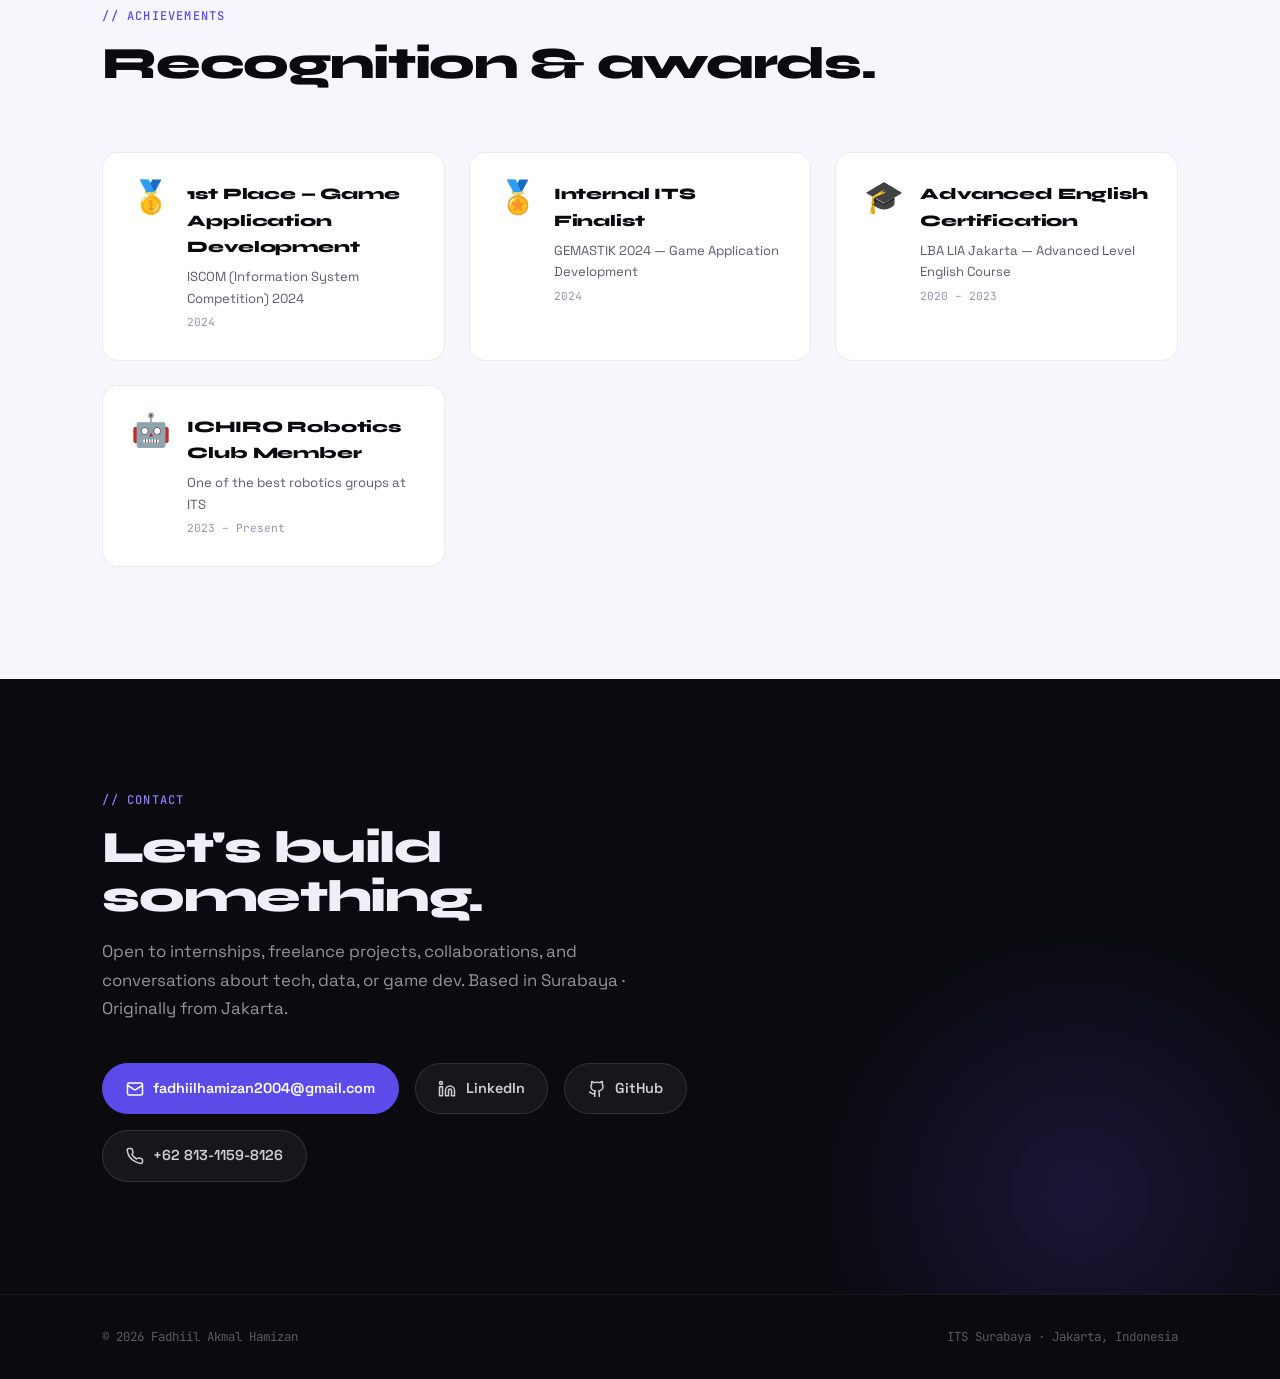
==== commit 80cde672: "Implement new feature for user authentication and improve error handling" ====
--- a/index.html
+++ b/index.html
@@ -1,720 +1,1683 @@
 <!DOCTYPE html>
-<html lang="id">
+<html lang="en">
 <head>
-    <meta charset="UTF-8">
-    <meta name="viewport" content="width=device-width, initial-scale=1.0">
-    <title>Fadhiil Akmal Hamizan | Tech Portfolio</title>
-    <link rel="preconnect" href="https://fonts.googleapis.com">
-    <link rel="preconnect" href="https://fonts.gstatic.com" crossorigin>
-    <link href="https://fonts.googleapis.com/css2?family=Plus+Jakarta+Sans:wght@300;400;500;600;700&display=swap" rel="stylesheet">
-    <style>
-        :root {
-            --bg-main: #020617;
-            --bg-card: rgba(30, 41, 59, 0.6);
-            --bg-card-hover: rgba(30, 41, 59, 0.9);
-            --text-main: #f8fafc;
-            --text-muted: #94a3b8;
-            --primary: #0ea5e9;
-            --primary-glow: rgba(14, 165, 233, 0.6);
-            --secondary: #8b5cf6;
-            --accent: #ec4899;
-            --success: #10b981;
-            --warning: #f59e0b;
-            --border: rgba(255, 255, 255, 0.1);
-            --radius-lg: 24px;
-            --radius-md: 16px;
-        }
-
-        * {
-            margin: 0;
-            padding: 0;
-            box-sizing: border-box;
-            font-family: 'Plus Jakarta Sans', sans-serif;
-            scroll-behavior: smooth;
-        }
-
-        body {
-            background-color: var(--bg-main);
-            color: var(--text-main);
-            line-height: 1.7;
-            overflow-x: hidden;
-            position: relative;
-        }
-
-        /* Grid Background Pattern */
-        .grid-bg {
-            position: fixed;
-            top: 0; left: 0; width: 100vw; height: 100vh;
-            background-image: 
-                linear-gradient(rgba(255, 255, 255, 0.04) 1px, transparent 1px),
-                linear-gradient(90deg, rgba(255, 255, 255, 0.04) 1px, transparent 1px);
-            background-size: 40px 40px;
-            z-index: -2;
-            pointer-events: none;
-        }
-
-        /* Fluid Background Orbs (Lebih Ramai) */
-        .orb {
-            position: absolute;
-            border-radius: 50%;
-            filter: blur(100px);
-            z-index: -1;
-            opacity: 0.25;
-            animation: float 12s infinite alternate ease-in-out;
-        }
-
-        .orb-1 { width: 500px; height: 500px; background: var(--primary); top: -5%; left: -10%; }
-        .orb-2 { width: 600px; height: 600px; background: var(--secondary); bottom: 10%; right: -10%; animation-delay: -4s; }
-        .orb-3 { width: 400px; height: 400px; background: var(--accent); top: 40%; left: 30%; animation-delay: -8s; opacity: 0.15; }
-        .orb-4 { width: 350px; height: 350px; background: var(--success); top: 70%; left: -5%; animation-delay: -2s; opacity: 0.15; }
-        .orb-5 { width: 450px; height: 450px; background: var(--warning); top: 20%; right: 10%; animation-delay: -6s; opacity: 0.15; }
-
-        @keyframes float {
-            0% { transform: translate(0, 0) scale(1); }
-            50% { transform: translate(40px, -30px) scale(1.1); }
-            100% { transform: translate(-20px, 50px) scale(0.9); }
-        }
-
-        /* Floating Particles */
-        .particles {
-            position: fixed;
-            top: 0; left: 0; width: 100%; height: 100%;
-            pointer-events: none;
-            z-index: 0;
-            background: 
-                radial-gradient(circle, rgba(255,255,255,0.15) 1px, transparent 1px) 0 0,
-                radial-gradient(circle, rgba(255,255,255,0.15) 1px, transparent 1px) 50px 50px;
-            background-size: 100px 100px;
-            animation: moveParticles 20s linear infinite;
-        }
-
-        @keyframes moveParticles {
-            0% { transform: translateY(0); }
-            100% { transform: translateY(-100px); }
-        }
-
-        /* Scroll Reveal Animations */
-        .reveal {
-            opacity: 0;
-            transform: translateY(40px);
-            transition: all 0.8s cubic-bezier(0.5, 0, 0, 1);
-        }
-        
-        .reveal.active {
-            opacity: 1;
-            transform: translateY(0);
-        }
-
-        /* Navbar */
-        nav {
-            position: fixed;
-            width: 100%;
-            top: 0;
-            z-index: 100;
-            padding: 1.2rem 5%;
-            background: rgba(2, 6, 23, 0.7);
-            backdrop-filter: blur(20px);
-            -webkit-backdrop-filter: blur(20px);
-            border-bottom: 1px solid var(--border);
-            display: flex;
-            justify-content: space-between;
-            align-items: center;
-            box-shadow: 0 4px 30px rgba(0,0,0,0.3);
-        }
-
-        .logo {
-            font-size: 1.5rem;
-            font-weight: 700;
-            background: linear-gradient(135deg, var(--text-main), var(--text-muted));
-            -webkit-background-clip: text;
-            -webkit-text-fill-color: transparent;
-            text-decoration: none;
-            letter-spacing: -0.5px;
-            text-shadow: 0 0 20px rgba(255,255,255,0.1);
-        }
-
-        .logo span {
-            color: var(--primary);
-            -webkit-text-fill-color: var(--primary);
-        }
-
-        .nav-links a {
-            color: var(--text-muted);
-            text-decoration: none;
-            font-weight: 600;
-            font-size: 0.95rem;
-            margin-left: 2.5rem;
-            transition: all 0.3s ease;
-            position: relative;
-        }
-
-        .nav-links a:hover {
-            color: var(--primary);
-            text-shadow: 0 0 10px var(--primary-glow);
-        }
-
-        /* Hero Section */
-        header {
-            min-height: 100vh;
-            display: flex;
-            flex-direction: column;
-            justify-content: center;
-            align-items: center;
-            text-align: center;
-            padding: 0 5%;
-            position: relative;
-            z-index: 1;
-        }
-
-        .hero-badge {
-            background: linear-gradient(90deg, rgba(14, 165, 233, 0.1), rgba(139, 92, 246, 0.1));
-            color: var(--text-main);
-            padding: 0.6rem 1.5rem;
-            border-radius: 50px;
-            font-size: 0.875rem;
-            font-weight: 600;
-            margin-bottom: 2.5rem;
-            border: 1px solid rgba(14, 165, 233, 0.3);
-            backdrop-filter: blur(10px);
-            display: inline-flex;
-            align-items: center;
-            gap: 10px;
-            box-shadow: 0 0 20px rgba(14, 165, 233, 0.2);
-            animation: pulse-border 2s infinite;
-        }
-
-        @keyframes pulse-border {
-            0% { box-shadow: 0 0 0 0 rgba(14, 165, 233, 0.4); }
-            70% { box-shadow: 0 0 0 10px rgba(14, 165, 233, 0); }
-            100% { box-shadow: 0 0 0 0 rgba(14, 165, 233, 0); }
-        }
-
-        .hero-badge::before {
-            content: '';
-            width: 10px;
-            height: 10px;
-            background: var(--primary);
-            border-radius: 50%;
-            box-shadow: 0 0 10px var(--primary), 0 0 20px var(--primary);
-        }
-
-        h1 {
-            font-size: clamp(2.8rem, 6vw, 5rem);
-            font-weight: 800;
-            line-height: 1.1;
-            margin-bottom: 1.5rem;
-            letter-spacing: -1.5px;
-            text-shadow: 0 10px 30px rgba(0,0,0,0.5);
-        }
-
-        h1 span {
-            background: linear-gradient(135deg, var(--primary), var(--secondary), var(--accent));
-            background-size: 200% 200%;
-            -webkit-background-clip: text;
-            -webkit-text-fill-color: transparent;
-            animation: gradient-shift 5s ease infinite;
-        }
-
-        @keyframes gradient-shift {
-            0% { background-position: 0% 50%; }
-            50% { background-position: 100% 50%; }
-            100% { background-position: 0% 50%; }
-        }
-
-        .subtitle {
-            font-size: 1.15rem;
-            color: var(--text-muted);
-            max-width: 750px;
-            margin-bottom: 3.5rem;
-            line-height: 1.9;
-        }
-
-        .btn-primary {
-            background: linear-gradient(135deg, var(--primary), var(--secondary));
-            color: #fff;
-            padding: 1.2rem 3rem;
-            border-radius: 50px;
-            text-decoration: none;
-            font-weight: 700;
-            font-size: 1.05rem;
-            transition: all 0.3s cubic-bezier(0.4, 0, 0.2, 1);
-            border: none;
-            box-shadow: 0 10px 25px rgba(14, 165, 233, 0.4);
-            position: relative;
-            overflow: hidden;
-        }
-
-        .btn-primary::after {
-            content: '';
-            position: absolute;
-            top: -50%; left: -50%; width: 200%; height: 200%;
-            background: rgba(255,255,255,0.2);
-            transform: rotate(45deg) translateY(-100%);
-            transition: transform 0.6s;
-        }
-
-        .btn-primary:hover::after {
-            transform: rotate(45deg) translateY(100%);
-        }
-
-        .btn-primary:hover {
-            transform: translateY(-4px);
-            box-shadow: 0 15px 35px rgba(139, 92, 246, 0.5);
-        }
-
-        /* Sections */
-        section {
-            padding: 8rem 5%;
-            max-width: 1200px;
-            margin: 0 auto;
-            position: relative;
-            z-index: 1;
-        }
-
-        .section-header {
-            margin-bottom: 4rem;
-            text-align: left;
-            position: relative;
-        }
-
-        .section-title {
-            font-size: 2.8rem;
-            font-weight: 800;
-            margin-bottom: 0.5rem;
-            letter-spacing: -1px;
-            background: linear-gradient(90deg, #fff, var(--text-muted));
-            -webkit-background-clip: text;
-            -webkit-text-fill-color: transparent;
-        }
-
-        .section-subtitle {
-            color: var(--primary);
-            font-size: 1.15rem;
-            font-weight: 500;
-            letter-spacing: 1px;
-            text-transform: uppercase;
-        }
-
-        /* Grid & Cards */
-        .grid {
-            display: grid;
-            grid-template-columns: repeat(auto-fit, minmax(340px, 1fr));
-            gap: 2.5rem;
-        }
-
-        .card {
-            background: linear-gradient(145deg, rgba(30, 41, 59, 0.7), rgba(15, 23, 42, 0.8));
-            border: 1px solid var(--border);
-            border-top: 1px solid rgba(255, 255, 255, 0.15);
-            border-left: 1px solid rgba(255, 255, 255, 0.1);
-            border-radius: var(--radius-lg);
-            padding: 2.5rem;
-            backdrop-filter: blur(16px);
-            -webkit-backdrop-filter: blur(16px);
-            transition: all 0.4s cubic-bezier(0.4, 0, 0.2, 1);
-            position: relative;
-            overflow: hidden;
-            display: flex;
-            flex-direction: column;
-            height: 100%;
-            box-shadow: 0 10px 30px rgba(0,0,0,0.3);
-        }
-
-        .card::before {
-            content: '';
-            position: absolute;
-            top: -50%; left: -50%; width: 200%; height: 200%;
-            background: radial-gradient(circle at center, rgba(14, 165, 233, 0.15), transparent 60%);
-            opacity: 0;
-            transition: opacity 0.4s ease, transform 0.6s ease;
-            transform: scale(0.5);
-            pointer-events: none;
-        }
-
-        .card:hover {
-            transform: translateY(-10px) scale(1.02);
-            border-color: rgba(14, 165, 233, 0.4);
-            box-shadow: 0 20px 40px rgba(14, 165, 233, 0.2), 0 0 20px rgba(139, 92, 246, 0.1) inset;
-        }
-
-        .card:hover::before {
-            opacity: 1;
-            transform: scale(1);
-        }
-
-        .card h3 {
-            font-size: 1.4rem;
-            font-weight: 700;
-            margin-bottom: 1rem;
-            color: var(--text-main);
-            position: relative;
-            z-index: 1;
-        }
-
-        .card p {
-            color: var(--text-muted);
-            font-size: 1.05rem;
-            margin-bottom: 2rem;
-            line-height: 1.7;
-            position: relative;
-            z-index: 1;
-            flex-grow: 1;
-        }
-
-        /* Tags */
-        .tags {
-            display: flex;
-            flex-wrap: wrap;
-            gap: 0.8rem;
-            position: relative;
-            z-index: 1;
-        }
-
-        .tag {
-            background: rgba(14, 165, 233, 0.1);
-            border: 1px solid rgba(14, 165, 233, 0.2);
-            padding: 0.5rem 1.2rem;
-            border-radius: 50px;
-            font-size: 0.85rem;
-            color: var(--primary);
-            font-weight: 600;
-            transition: all 0.3s ease;
-            box-shadow: 0 2px 10px rgba(0,0,0,0.1);
-        }
-
-        .card:hover .tag {
-            background: var(--primary);
-            color: #fff;
-            border-color: var(--primary);
-            box-shadow: 0 5px 15px rgba(14, 165, 233, 0.3);
-            transform: translateY(-2px);
-        }
-
-        /* Skills */
-        .skills-container {
-            display: flex;
-            flex-wrap: wrap;
-            gap: 1rem;
-        }
-
-        .skill-item {
-            background: linear-gradient(145deg, rgba(30, 41, 59, 0.8), rgba(15, 23, 42, 0.9));
-            border: 1px solid rgba(255, 255, 255, 0.08);
-            padding: 0.8rem 1.6rem;
-            border-radius: 50px;
-            font-size: 1rem;
-            font-weight: 600;
-            color: var(--text-main);
-            transition: all 0.3s cubic-bezier(0.4, 0, 0.2, 1);
-            display: flex;
-            align-items: center;
-            gap: 12px;
-            box-shadow: 0 4px 15px rgba(0,0,0,0.2);
-            backdrop-filter: blur(10px);
-        }
-
-        .skill-item img, .skill-item svg {
-            width: 24px;
-            height: 24px;
-            filter: drop-shadow(0 0 5px rgba(255,255,255,0.2));
-            transition: transform 0.3s ease;
-        }
-
-        .skill-item:hover {
-            border-color: var(--primary);
-            background: rgba(14, 165, 233, 0.15);
-            color: #fff;
-            transform: translateY(-5px) scale(1.05);
-            box-shadow: 0 10px 25px rgba(14, 165, 233, 0.3);
-        }
-
-        .skill-item:hover img, .skill-item:hover svg {
-            transform: scale(1.2) rotate(5deg);
-        }
-
-        /* Footer */
-        footer {
-            border-top: 1px solid var(--border);
-            padding: 5rem 5% 3rem;
-            text-align: center;
-            margin-top: 4rem;
-            background: linear-gradient(to bottom, transparent, rgba(2, 6, 23, 0.95));
-            position: relative;
-            overflow: hidden;
-            z-index: 1;
-        }
-
-        .social-links {
-            display: flex;
-            gap: 1.5rem;
-            justify-content: center;
-            margin-bottom: 2.5rem;
-        }
-
-        .social-icon {
-            display: flex;
-            align-items: center;
-            justify-content: center;
-            width: 54px;
-            height: 54px;
-            border-radius: 50%;
-            background: linear-gradient(145deg, rgba(30, 41, 59, 0.8), rgba(15, 23, 42, 0.9));
-            border: 1px solid rgba(255, 255, 255, 0.1);
-            color: var(--text-muted);
-            transition: all 0.3s cubic-bezier(0.4, 0, 0.2, 1);
-            box-shadow: 0 5px 15px rgba(0,0,0,0.2);
-        }
-
-        .social-icon:hover {
-            background: linear-gradient(135deg, var(--primary), var(--secondary));
-            color: #fff;
-            transform: translateY(-6px) scale(1.1);
-            box-shadow: 0 15px 30px rgba(139, 92, 246, 0.4);
-            border-color: transparent;
-        }
-
-        .social-icon svg {
-            width: 22px;
-            height: 22px;
-        }
-
-        @media (max-width: 768px) {
-            .nav-links { display: none; }
-            h1 { font-size: 2.5rem; }
-            section { padding: 5rem 5%; }
-            .orb { opacity: 0.15; }
-        }
-    </style>
+  <meta charset="UTF-8" />
+  <meta name="viewport" content="width=device-width, initial-scale=1.0" />
+  <title>Fadhiil Akmal Hamizan — Portfolio</title>
+  <link rel="preconnect" href="https://fonts.googleapis.com" />
+  <link rel="preconnect" href="https://fonts.gstatic.com" crossorigin />
+  <link href="https://fonts.googleapis.com/css2?family=Space+Grotesk:wght@300;400;500;600;700&family=Syne:wght@700;800&family=JetBrains+Mono:wght@400;500&display=swap" rel="stylesheet" />
+  <style>
+    *, *::before, *::after { box-sizing: border-box; margin: 0; padding: 0; }
+
+    :root {
+      --ink: #0a0a0f;
+      --ink-2: #1c1c28;
+      --ink-3: #2e2e40;
+      --mist: #f0eff8;
+      --mist-2: #e4e3f5;
+      --mist-3: #d4d2ee;
+      --accent: #5b4be8;
+      --accent-2: #8b7ef8;
+      --accent-pale: #eeecff;
+      --lime: #bef264;
+      --lime-dark: #4d7c0f;
+      --coral: #fb7185;
+      --coral-pale: #fff1f2;
+      --gold: #fbbf24;
+      --gold-pale: #fffbeb;
+      --text: #0a0a0f;
+      --text-2: #5a5a72;
+      --text-3: #9494b0;
+      --surface: #ffffff;
+      --surface-2: #f7f6fd;
+      --surface-3: #efeefd;
+      --border: rgba(90,90,114,0.12);
+      --border-strong: rgba(90,90,114,0.22);
+      --shadow: 0 2px 16px rgba(91,75,232,0.08);
+      --shadow-lift: 0 8px 32px rgba(91,75,232,0.14);
+      --radius: 16px;
+      --radius-sm: 8px;
+      --radius-pill: 999px;
+    }
+
+    @media (prefers-color-scheme: dark) {
+      :root {
+        --ink: #f0eff8;
+        --ink-2: #d4d2ee;
+        --ink-3: #b0aed8;
+        --mist: #13121e;
+        --mist-2: #1c1b2c;
+        --mist-3: #28273c;
+        --accent: #8b7ef8;
+        --accent-2: #a99ff9;
+        --accent-pale: #1e1c3a;
+        --lime: #bef264;
+        --lime-dark: #86efac;
+        --coral: #fb7185;
+        --coral-pale: #2c1318;
+        --gold: #fbbf24;
+        --gold-pale: #2c2208;
+        --text: #f0eff8;
+        --text-2: #b0aed8;
+        --text-3: #6e6e8e;
+        --surface: #1c1b2c;
+        --surface-2: #13121e;
+        --surface-3: #28273c;
+        --border: rgba(176,174,216,0.10);
+        --border-strong: rgba(176,174,216,0.20);
+        --shadow: 0 2px 16px rgba(0,0,0,0.4);
+        --shadow-lift: 0 8px 32px rgba(0,0,0,0.5);
+      }
+    }
+
+    html { scroll-behavior: smooth; }
+
+    body {
+      font-family: 'Space Grotesk', sans-serif;
+      background: var(--surface-2);
+      color: var(--text);
+      line-height: 1.65;
+      overflow-x: hidden;
+    }
+
+    /* ── NOISE TEXTURE ── */
+    body::before {
+      content: '';
+      position: fixed;
+      inset: 0;
+      background-image: url("data:image/svg+xml,%3Csvg xmlns='http://www.w3.org/2000/svg' width='300' height='300'%3E%3Cfilter id='n'%3E%3CfeTurbulence type='fractalNoise' baseFrequency='0.9' numOctaves='4' stitchTiles='stitch'/%3E%3C/filter%3E%3Crect width='300' height='300' filter='url(%23n)' opacity='0.025'/%3E%3C/svg%3E");
+      pointer-events: none;
+      z-index: 1000;
+      opacity: 0.4;
+    }
+
+    /* ── NAV ── */
+    nav {
+      position: fixed;
+      top: 0; left: 0; right: 0;
+      z-index: 100;
+      display: flex;
+      align-items: center;
+      justify-content: space-between;
+      padding: 0 5%;
+      height: 64px;
+      background: rgba(247,246,253,0.75);
+      backdrop-filter: blur(20px) saturate(180%);
+      -webkit-backdrop-filter: blur(20px) saturate(180%);
+      border-bottom: 1px solid var(--border);
+    }
+
+    @media (prefers-color-scheme: dark) {
+      nav { background: rgba(28,27,44,0.8); }
+    }
+
+    .nav-logo {
+      font-family: 'Syne', sans-serif;
+      font-weight: 800;
+      font-size: 1.1rem;
+      color: var(--text);
+      text-decoration: none;
+      letter-spacing: -0.02em;
+    }
+
+    .nav-logo em {
+      color: var(--accent);
+      font-style: normal;
+    }
+
+    .nav-links {
+      display: flex;
+      gap: 2rem;
+      list-style: none;
+    }
+
+    .nav-links a {
+      font-size: 0.875rem;
+      font-weight: 500;
+      color: var(--text-2);
+      text-decoration: none;
+      transition: color 0.2s;
+    }
+
+    .nav-links a:hover { color: var(--accent); }
+
+    .nav-cta {
+      font-size: 0.875rem;
+      font-weight: 600;
+      color: var(--surface);
+      background: var(--accent);
+      padding: 0.45rem 1.1rem;
+      border-radius: var(--radius-pill);
+      text-decoration: none;
+      transition: opacity 0.2s, transform 0.2s;
+    }
+
+    .nav-cta:hover { opacity: 0.85; transform: translateY(-1px); }
+
+    /* ── HERO ── */
+    .hero {
+      min-height: 100vh;
+      display: grid;
+      grid-template-columns: 1fr 1fr;
+      gap: 4rem;
+      align-items: center;
+      padding: 120px 8% 80px;
+      position: relative;
+      overflow: hidden;
+    }
+
+    .hero::after {
+      content: '';
+      position: absolute;
+      width: 700px;
+      height: 700px;
+      border-radius: 50%;
+      background: radial-gradient(circle, rgba(91,75,232,0.12) 0%, transparent 65%);
+      top: -200px;
+      right: -200px;
+      pointer-events: none;
+    }
+
+    .hero-eyebrow {
+      display: inline-flex;
+      align-items: center;
+      gap: 0.5rem;
+      font-family: 'JetBrains Mono', monospace;
+      font-size: 0.8rem;
+      font-weight: 500;
+      color: var(--accent);
+      background: var(--accent-pale);
+      padding: 0.4rem 0.9rem;
+      border-radius: var(--radius-pill);
+      margin-bottom: 1.5rem;
+      letter-spacing: 0.04em;
+    }
+
+    .hero-eyebrow::before {
+      content: '';
+      width: 7px; height: 7px;
+      border-radius: 50%;
+      background: var(--accent);
+      animation: pulse 2s infinite;
+    }
+
+    @keyframes pulse {
+      0%, 100% { opacity: 1; transform: scale(1); }
+      50% { opacity: 0.5; transform: scale(0.7); }
+    }
+
+    .hero-title {
+      font-family: 'Syne', sans-serif;
+      font-size: clamp(2.6rem, 4.5vw, 4rem);
+      font-weight: 800;
+      line-height: 1.07;
+      letter-spacing: -0.03em;
+      margin-bottom: 1.5rem;
+      color: var(--text);
+    }
+
+    .hero-title .line-accent {
+      color: var(--accent);
+    }
+
+    .hero-title .line-outline {
+      -webkit-text-stroke: 2px var(--accent);
+      color: transparent;
+    }
+
+    .hero-desc {
+      font-size: 1.05rem;
+      color: var(--text-2);
+      max-width: 500px;
+      margin-bottom: 2.5rem;
+      line-height: 1.7;
+    }
+
+    .hero-actions {
+      display: flex;
+      gap: 1rem;
+      flex-wrap: wrap;
+    }
+
+    .btn {
+      display: inline-flex;
+      align-items: center;
+      gap: 0.5rem;
+      padding: 0.75rem 1.6rem;
+      border-radius: var(--radius-pill);
+      font-size: 0.95rem;
+      font-weight: 600;
+      text-decoration: none;
+      transition: all 0.22s;
+      cursor: pointer;
+      border: none;
+    }
+
+    .btn-primary {
+      background: var(--accent);
+      color: #fff;
+      box-shadow: 0 4px 20px rgba(91,75,232,0.35);
+    }
+
+    .btn-primary:hover {
+      transform: translateY(-2px);
+      box-shadow: 0 8px 28px rgba(91,75,232,0.45);
+    }
+
+    .btn-ghost {
+      background: var(--surface);
+      color: var(--text);
+      border: 1px solid var(--border-strong);
+    }
+
+    .btn-ghost:hover {
+      background: var(--surface-3);
+      transform: translateY(-2px);
+    }
+
+    /* Hero stats */
+    .hero-stats {
+      display: flex;
+      flex-direction: column;
+      gap: 1.25rem;
+    }
+
+    .stat-card {
+      background: var(--surface);
+      border: 1px solid var(--border);
+      border-radius: var(--radius);
+      padding: 1.5rem 1.75rem;
+      box-shadow: var(--shadow);
+      transition: transform 0.25s, box-shadow 0.25s;
+      position: relative;
+      overflow: hidden;
+    }
+
+    .stat-card::before {
+      content: '';
+      position: absolute;
+      left: 0; top: 0; bottom: 0;
+      width: 4px;
+      border-radius: 4px 0 0 4px;
+    }
+
+    .stat-card.accent::before { background: var(--accent); }
+    .stat-card.lime::before { background: var(--lime); }
+    .stat-card.coral::before { background: var(--coral); }
+    .stat-card.gold::before { background: var(--gold); }
+
+    .stat-card:hover { transform: translateX(4px); box-shadow: var(--shadow-lift); }
+
+    .stat-label {
+      font-family: 'JetBrains Mono', monospace;
+      font-size: 0.72rem;
+      font-weight: 500;
+      color: var(--text-3);
+      text-transform: uppercase;
+      letter-spacing: 0.08em;
+      margin-bottom: 0.4rem;
+    }
+
+    .stat-value {
+      font-family: 'Syne', sans-serif;
+      font-size: 1.5rem;
+      font-weight: 800;
+      color: var(--text);
+      letter-spacing: -0.02em;
+    }
+
+    .stat-sub {
+      font-size: 0.82rem;
+      color: var(--text-2);
+      margin-top: 0.15rem;
+    }
+
+    /* ── SECTIONS ── */
+    section {
+      padding: 7rem 8%;
+    }
+
+    .section-label {
+      font-family: 'JetBrains Mono', monospace;
+      font-size: 0.75rem;
+      font-weight: 500;
+      color: var(--accent);
+      text-transform: uppercase;
+      letter-spacing: 0.1em;
+      margin-bottom: 0.75rem;
+    }
+
+    .section-title {
+      font-family: 'Syne', sans-serif;
+      font-size: clamp(2rem, 3.5vw, 2.8rem);
+      font-weight: 800;
+      line-height: 1.1;
+      letter-spacing: -0.03em;
+      color: var(--text);
+      margin-bottom: 1rem;
+    }
+
+    .section-desc {
+      font-size: 1.05rem;
+      color: var(--text-2);
+      max-width: 580px;
+      line-height: 1.7;
+    }
+
+    .section-head {
+      margin-bottom: 4rem;
+    }
+
+    /* ── ABOUT ── */
+    .about-grid {
+      display: grid;
+      grid-template-columns: 1fr 1fr;
+      gap: 4rem;
+      align-items: start;
+    }
+
+    .about-text p {
+      font-size: 1.05rem;
+      color: var(--text-2);
+      line-height: 1.8;
+      margin-bottom: 1.25rem;
+    }
+
+    .about-highlight {
+      display: inline;
+      background: linear-gradient(120deg, rgba(91,75,232,0.15), rgba(139,126,248,0.1));
+      border-radius: 4px;
+      padding: 0 3px;
+      color: var(--accent);
+      font-weight: 600;
+    }
+
+    .interest-row {
+      display: flex;
+      flex-wrap: wrap;
+      gap: 0.6rem;
+      margin-top: 2rem;
+    }
+
+    .interest-chip {
+      font-size: 0.82rem;
+      font-weight: 600;
+      padding: 0.4rem 0.9rem;
+      border-radius: var(--radius-pill);
+      border: 1px solid var(--border-strong);
+      color: var(--text-2);
+      background: var(--surface);
+      transition: all 0.2s;
+    }
+
+    .interest-chip:hover {
+      border-color: var(--accent);
+      color: var(--accent);
+      background: var(--accent-pale);
+    }
+
+    /* Skills grid */
+    .skills-col h4 {
+      font-family: 'JetBrains Mono', monospace;
+      font-size: 0.72rem;
+      font-weight: 500;
+      color: var(--text-3);
+      text-transform: uppercase;
+      letter-spacing: 0.1em;
+      margin-bottom: 1rem;
+      padding-bottom: 0.5rem;
+      border-bottom: 1px solid var(--border);
+    }
+
+    .skill-pills {
+      display: flex;
+      flex-wrap: wrap;
+      gap: 0.6rem;
+      margin-bottom: 2rem;
+    }
+
+    .skill-pill {
+      display: inline-flex;
+      align-items: center;
+      gap: 0.45rem;
+      font-size: 0.85rem;
+      font-weight: 500;
+      padding: 0.45rem 0.9rem;
+      border-radius: var(--radius-pill);
+      background: var(--surface);
+      border: 1px solid var(--border);
+      color: var(--text);
+      transition: all 0.2s;
+    }
+
+    .skill-pill:hover {
+      border-color: var(--accent);
+      background: var(--accent-pale);
+      color: var(--accent);
+      transform: translateY(-2px);
+      box-shadow: var(--shadow);
+    }
+
+    .skill-pill img {
+      width: 16px; height: 16px;
+      object-fit: contain;
+    }
+
+    /* ── PROJECTS ── */
+    .projects-bg {
+      background: var(--surface);
+    }
+
+    .projects-grid {
+      display: grid;
+      grid-template-columns: repeat(auto-fit, minmax(320px, 1fr));
+      gap: 1.5rem;
+    }
+
+    .project-card {
+      background: var(--surface-2);
+      border: 1px solid var(--border);
+      border-radius: var(--radius);
+      padding: 2rem;
+      transition: transform 0.25s, box-shadow 0.25s, border-color 0.25s;
+      position: relative;
+      overflow: hidden;
+      display: flex;
+      flex-direction: column;
+    }
+
+    .project-card::after {
+      content: '';
+      position: absolute;
+      inset: 0;
+      border-radius: var(--radius);
+      background: linear-gradient(135deg, rgba(91,75,232,0.04), transparent);
+      opacity: 0;
+      transition: opacity 0.3s;
+      pointer-events: none;
+    }
+
+    .project-card:hover {
+      transform: translateY(-6px);
+      box-shadow: var(--shadow-lift);
+      border-color: rgba(91,75,232,0.3);
+    }
+
+    .project-card:hover::after { opacity: 1; }
+
+    .project-header {
+      display: flex;
+      align-items: flex-start;
+      justify-content: space-between;
+      margin-bottom: 1rem;
+    }
+
+    .project-icon {
+      width: 48px; height: 48px;
+      border-radius: var(--radius-sm);
+      display: flex;
+      align-items: center;
+      justify-content: center;
+      font-size: 1.4rem;
+      flex-shrink: 0;
+    }
+
+    .project-icon.purple { background: var(--accent-pale); }
+    .project-icon.lime { background: #f0fdf4; }
+    .project-icon.coral { background: var(--coral-pale); }
+    .project-icon.gold { background: var(--gold-pale); }
+
+    @media (prefers-color-scheme: dark) {
+      .project-icon.lime { background: #14260a; }
+    }
+
+    .project-badge {
+      font-family: 'JetBrains Mono', monospace;
+      font-size: 0.7rem;
+      font-weight: 500;
+      padding: 0.3rem 0.7rem;
+      border-radius: var(--radius-pill);
+      letter-spacing: 0.04em;
+    }
+
+    .badge-winner {
+      background: var(--gold-pale);
+      color: #92400e;
+    }
+
+    .badge-finalist {
+      background: var(--accent-pale);
+      color: var(--accent);
+    }
+
+    .badge-live {
+      background: #f0fdf4;
+      color: #166534;
+    }
+
+    .badge-oss {
+      background: var(--coral-pale);
+      color: #9f1239;
+    }
+
+    @media (prefers-color-scheme: dark) {
+      .badge-winner { background: #2c2208; color: #fcd34d; }
+      .badge-finalist { background: #1e1c3a; color: var(--accent-2); }
+      .badge-live { background: #0a200f; color: #86efac; }
+      .badge-oss { background: #2c1318; color: #fda4af; }
+    }
+
+    .project-title {
+      font-family: 'Syne', sans-serif;
+      font-size: 1.25rem;
+      font-weight: 800;
+      letter-spacing: -0.02em;
+      color: var(--text);
+      margin-bottom: 0.6rem;
+    }
+
+    .project-year {
+      font-family: 'JetBrains Mono', monospace;
+      font-size: 0.75rem;
+      color: var(--text-3);
+      margin-bottom: 0.6rem;
+    }
+
+    .project-desc {
+      font-size: 0.9rem;
+      color: var(--text-2);
+      line-height: 1.7;
+      flex-grow: 1;
+      margin-bottom: 1.5rem;
+    }
+
+    .project-stack {
+      display: flex;
+      flex-wrap: wrap;
+      gap: 0.5rem;
+      margin-bottom: 1.5rem;
+    }
+
+    .stack-tag {
+      font-family: 'JetBrains Mono', monospace;
+      font-size: 0.72rem;
+      font-weight: 500;
+      padding: 0.3rem 0.65rem;
+      border-radius: var(--radius-sm);
+      background: var(--surface-3);
+      color: var(--text-2);
+      border: 1px solid var(--border);
+    }
+
+    .project-link {
+      display: inline-flex;
+      align-items: center;
+      gap: 0.4rem;
+      font-size: 0.85rem;
+      font-weight: 600;
+      color: var(--accent);
+      text-decoration: none;
+      transition: gap 0.2s;
+    }
+
+    .project-link:hover { gap: 0.7rem; }
+
+    .project-link svg {
+      width: 14px; height: 14px;
+      transition: transform 0.2s;
+    }
+
+    .project-link:hover svg { transform: translate(2px, -2px); }
+
+    /* ── EXPERIENCE ── */
+    .exp-list {
+      display: flex;
+      flex-direction: column;
+      gap: 0;
+      position: relative;
+    }
+
+    .exp-list::before {
+      content: '';
+      position: absolute;
+      left: 19px;
+      top: 0; bottom: 0;
+      width: 1px;
+      background: linear-gradient(to bottom, var(--accent), transparent);
+      opacity: 0.3;
+    }
+
+    .exp-item {
+      display: grid;
+      grid-template-columns: 40px 1fr;
+      gap: 1.5rem;
+      padding-bottom: 3rem;
+      position: relative;
+    }
+
+    .exp-dot {
+      width: 40px; height: 40px;
+      border-radius: 50%;
+      background: var(--accent-pale);
+      border: 2px solid var(--accent);
+      display: flex;
+      align-items: center;
+      justify-content: center;
+      flex-shrink: 0;
+      position: relative;
+      z-index: 1;
+    }
+
+    .exp-dot svg {
+      width: 16px; height: 16px;
+      stroke: var(--accent);
+      stroke-width: 2;
+      fill: none;
+      stroke-linecap: round;
+      stroke-linejoin: round;
+    }
+
+    .exp-content {
+      background: var(--surface);
+      border: 1px solid var(--border);
+      border-radius: var(--radius);
+      padding: 1.75rem;
+      transition: box-shadow 0.25s;
+    }
+
+    .exp-content:hover { box-shadow: var(--shadow-lift); }
+
+    .exp-meta {
+      display: flex;
+      align-items: flex-start;
+      justify-content: space-between;
+      gap: 1rem;
+      margin-bottom: 0.75rem;
+      flex-wrap: wrap;
+    }
+
+    .exp-org {
+      font-family: 'Syne', sans-serif;
+      font-size: 1.1rem;
+      font-weight: 800;
+      letter-spacing: -0.02em;
+      color: var(--text);
+    }
+
+    .exp-period {
+      font-family: 'JetBrains Mono', monospace;
+      font-size: 0.72rem;
+      font-weight: 500;
+      color: var(--accent);
+      background: var(--accent-pale);
+      padding: 0.3rem 0.75rem;
+      border-radius: var(--radius-pill);
+      white-space: nowrap;
+    }
+
+    .exp-role {
+      font-size: 0.85rem;
+      font-weight: 600;
+      color: var(--text-2);
+      margin-bottom: 1rem;
+    }
+
+    .exp-bullets {
+      list-style: none;
+      display: flex;
+      flex-direction: column;
+      gap: 0.55rem;
+    }
+
+    .exp-bullets li {
+      font-size: 0.9rem;
+      color: var(--text-2);
+      line-height: 1.6;
+      padding-left: 1.2rem;
+      position: relative;
+    }
+
+    .exp-bullets li::before {
+      content: '→';
+      position: absolute;
+      left: 0;
+      color: var(--accent);
+      font-weight: 600;
+    }
+
+    /* ── SKILLS FULL ── */
+    .skills-bg {
+      background: var(--surface);
+    }
+
+    .skills-full-grid {
+      display: grid;
+      grid-template-columns: repeat(auto-fit, minmax(260px, 1fr));
+      gap: 2rem;
+    }
+
+    .skills-group {
+      background: var(--surface-2);
+      border: 1px solid var(--border);
+      border-radius: var(--radius);
+      padding: 1.75rem;
+    }
+
+    .skills-group-title {
+      font-family: 'JetBrains Mono', monospace;
+      font-size: 0.7rem;
+      font-weight: 500;
+      color: var(--text-3);
+      text-transform: uppercase;
+      letter-spacing: 0.1em;
+      margin-bottom: 1.25rem;
+      display: flex;
+      align-items: center;
+      gap: 0.5rem;
+    }
+
+    .skills-group-title::after {
+      content: '';
+      flex: 1;
+      height: 1px;
+      background: var(--border);
+    }
+
+    .skill-item-row {
+      display: flex;
+      align-items: center;
+      gap: 0.75rem;
+      padding: 0.5rem 0;
+      border-bottom: 1px solid var(--border);
+    }
+
+    .skill-item-row:last-child { border-bottom: none; }
+
+    .skill-item-row img {
+      width: 20px; height: 20px;
+      object-fit: contain;
+      flex-shrink: 0;
+    }
+
+    .skill-item-name {
+      font-size: 0.9rem;
+      font-weight: 500;
+      color: var(--text);
+      flex: 1;
+    }
+
+    /* ── AWARDS ── */
+    .awards-grid {
+      display: grid;
+      grid-template-columns: repeat(auto-fit, minmax(280px, 1fr));
+      gap: 1.5rem;
+    }
+
+    .award-card {
+      background: var(--surface);
+      border: 1px solid var(--border);
+      border-radius: var(--radius);
+      padding: 1.75rem;
+      display: flex;
+      gap: 1rem;
+      align-items: flex-start;
+      transition: transform 0.25s, box-shadow 0.25s;
+    }
+
+    .award-card:hover {
+      transform: translateY(-4px);
+      box-shadow: var(--shadow-lift);
+    }
+
+    .award-icon {
+      font-size: 2rem;
+      line-height: 1;
+      flex-shrink: 0;
+    }
+
+    .award-body {}
+
+    .award-title {
+      font-family: 'Syne', sans-serif;
+      font-size: 1rem;
+      font-weight: 800;
+      color: var(--text);
+      margin-bottom: 0.35rem;
+      letter-spacing: -0.01em;
+    }
+
+    .award-event {
+      font-size: 0.82rem;
+      color: var(--text-2);
+      margin-bottom: 0.25rem;
+    }
+
+    .award-year {
+      font-family: 'JetBrains Mono', monospace;
+      font-size: 0.7rem;
+      color: var(--text-3);
+    }
+
+    /* ── CONTACT ── */
+    .contact-bg {
+      background: var(--ink);
+      position: relative;
+      overflow: hidden;
+    }
+
+    @media (prefers-color-scheme: dark) {
+      .contact-bg { background: #08080f; }
+    }
+
+    .contact-bg::before {
+      content: '';
+      position: absolute;
+      width: 600px; height: 600px;
+      border-radius: 50%;
+      background: radial-gradient(circle, rgba(91,75,232,0.18) 0%, transparent 65%);
+      bottom: -200px; right: -100px;
+      pointer-events: none;
+    }
+
+    .contact-inner {
+      position: relative;
+      z-index: 1;
+      max-width: 720px;
+    }
+
+    .contact-inner .section-label { color: var(--accent-2); }
+
+    .contact-inner .section-title { color: #f0eff8; }
+
+    .contact-inner .section-desc { color: rgba(240,239,248,0.6); }
+
+    .contact-links {
+      display: flex;
+      flex-wrap: wrap;
+      gap: 1rem;
+      margin-top: 2.5rem;
+    }
+
+    .contact-link {
+      display: inline-flex;
+      align-items: center;
+      gap: 0.6rem;
+      padding: 0.8rem 1.4rem;
+      border-radius: var(--radius-pill);
+      font-size: 0.9rem;
+      font-weight: 600;
+      text-decoration: none;
+      transition: all 0.22s;
+      border: 1px solid rgba(255,255,255,0.12);
+      color: rgba(240,239,248,0.85);
+      background: rgba(255,255,255,0.05);
+    }
+
+    .contact-link:hover {
+      background: rgba(91,75,232,0.3);
+      border-color: var(--accent-2);
+      color: #fff;
+      transform: translateY(-2px);
+    }
+
+    .contact-link svg {
+      width: 18px; height: 18px;
+      stroke: currentColor;
+      stroke-width: 2;
+      fill: none;
+      stroke-linecap: round;
+      stroke-linejoin: round;
+    }
+
+    .contact-link.primary {
+      background: var(--accent);
+      border-color: var(--accent);
+      color: #fff;
+    }
+
+    .contact-link.primary:hover {
+      background: var(--accent-2);
+      border-color: var(--accent-2);
+    }
+
+    /* ── FOOTER ── */
+    footer {
+      background: var(--ink);
+      border-top: 1px solid rgba(255,255,255,0.06);
+      padding: 2rem 8%;
+      display: flex;
+      align-items: center;
+      justify-content: space-between;
+      flex-wrap: wrap;
+      gap: 1rem;
+    }
+
+    @media (prefers-color-scheme: dark) {
+      footer { background: #08080f; }
+    }
+
+    .footer-left {
+      font-family: 'JetBrains Mono', monospace;
+      font-size: 0.78rem;
+      color: rgba(240,239,248,0.35);
+    }
+
+    .footer-right {
+      font-family: 'JetBrains Mono', monospace;
+      font-size: 0.78rem;
+      color: rgba(240,239,248,0.35);
+    }
+
+    /* ── SCROLL REVEAL ── */
+    .reveal {
+      opacity: 0;
+      transform: translateY(28px);
+      transition: opacity 0.7s cubic-bezier(0.4,0,0.2,1), transform 0.7s cubic-bezier(0.4,0,0.2,1);
+    }
+
+    .reveal.visible {
+      opacity: 1;
+      transform: translateY(0);
+    }
+
+    .reveal-delay-1 { transition-delay: 0.1s; }
+    .reveal-delay-2 { transition-delay: 0.2s; }
+    .reveal-delay-3 { transition-delay: 0.3s; }
+    .reveal-delay-4 { transition-delay: 0.4s; }
+
+    /* ── RESPONSIVE ── */
+    @media (max-width: 900px) {
+      .hero { grid-template-columns: 1fr; padding-top: 100px; }
+      .hero::after { display: none; }
+      .about-grid { grid-template-columns: 1fr; gap: 2.5rem; }
+      .nav-links { display: none; }
+      section { padding: 5rem 6%; }
+    }
+
+    @media (max-width: 600px) {
+      .hero { padding: 90px 6% 60px; }
+      section { padding: 4rem 5%; }
+      .exp-list::before { left: 15px; }
+      .exp-item { grid-template-columns: 32px 1fr; }
+      .exp-dot { width: 32px; height: 32px; }
+    }
+
+    /* ── MARQUEE ── */
+    .marquee-wrap {
+      overflow: hidden;
+      border-top: 1px solid var(--border);
+      border-bottom: 1px solid var(--border);
+      padding: 1rem 0;
+      background: var(--surface);
+    }
+
+    .marquee-track {
+      display: flex;
+      gap: 2.5rem;
+      width: max-content;
+      animation: marquee 22s linear infinite;
+    }
+
+    @keyframes marquee {
+      0% { transform: translateX(0); }
+      100% { transform: translateX(-50%); }
+    }
+
+    .marquee-item {
+      font-family: 'JetBrains Mono', monospace;
+      font-size: 0.8rem;
+      font-weight: 500;
+      color: var(--text-3);
+      display: flex;
+      align-items: center;
+      gap: 0.5rem;
+      white-space: nowrap;
+    }
+
+    .marquee-item::before {
+      content: '✦';
+      color: var(--accent);
+      font-size: 0.6rem;
+    }
+
+    /* selected work number */
+    .project-number {
+      font-family: 'JetBrains Mono', monospace;
+      font-size: 0.68rem;
+      color: var(--text-3);
+      margin-bottom: 0.5rem;
+    }
+  </style>
 </head>
 <body>
 
-    <div class="grid-bg"></div>
-    <div class="particles"></div>
-    <div class="orb orb-1"></div>
-    <div class="orb orb-2"></div>
-    <div class="orb orb-3"></div>
-    <div class="orb orb-4"></div>
-    <div class="orb orb-5"></div>
-
-    <nav>
-        <a href="#" class="logo">Fadhiil<span>.dev</span></a>
-        <div class="nav-links">
-            <a href="#about">About</a>
-            <a href="#projects">Projects</a>
-            <a href="#experience">Experience</a>
-            <a href="#contact">Contact</a>
-        </div>
-    </nav>
-
-    <header class="reveal">
-        <div class="hero-badge">Information System Major | ITS</div>
-        <h1>Fadhiil Akmal Hamizan <br><span>Tech & Problem Solver</span></h1>
-        <p class="subtitle">
-            Mahasiswa Sistem Informasi di Institut Teknologi Sepuluh Nopember. Berkomitmen pada pemanfaatan teknologi untuk memecahkan masalah kompleks dan mengorkestrasi analisis data guna menghasilkan wawasan teknis yang dapat ditindaklanjuti.
+  <!-- NAV -->
+  <nav>
+    <a href="#" class="nav-logo">Fadhiil<em>.dev</em></a>
+    <ul class="nav-links">
+      <li><a href="#about">About</a></li>
+      <li><a href="#projects">Projects</a></li>
+      <li><a href="#experience">Experience</a></li>
+      <li><a href="#skills">Skills</a></li>
+    </ul>
+    <a href="mailto:fadhiilhamizan2004@gmail.com" class="nav-cta">Get in touch →</a>
+  </nav>
+
+  <!-- HERO -->
+  <header class="hero">
+    <div class="hero-left">
+      <div class="hero-eyebrow">Available for collaboration</div>
+      <h1 class="hero-title">
+        Fadhiil<br>
+        <span class="line-accent">Akmal</span><br>
+        <span class="line-outline">Hamizan</span>
+      </h1>
+      <p class="hero-desc">
+        Information Systems student at ITS Surabaya — building full-stack web platforms, award-winning games, and open-source tools. Passionate about turning complex problems into elegant tech.
+      </p>
+      <div class="hero-actions">
+        <a href="#projects" class="btn btn-primary">
+          <svg width="16" height="16" fill="none" stroke="currentColor" stroke-width="2" stroke-linecap="round" stroke-linejoin="round" viewBox="0 0 24 24"><path d="m5 12 14 0M12 5l7 7-7 7"/></svg>
+          View Projects
+        </a>
+        <a href="https://linkedin.com/in/fadhiil-akmal-hamizan/" target="_blank" class="btn btn-ghost">LinkedIn ↗</a>
+      </div>
+    </div>
+
+    <div class="hero-stats">
+      <div class="stat-card accent reveal">
+        <div class="stat-label">Current Status</div>
+        <div class="stat-value">ITS Surabaya</div>
+        <div class="stat-sub">B.S. Information Systems · 2023 – 2027</div>
+      </div>
+      <div class="stat-card lime reveal reveal-delay-1">
+        <div class="stat-label">Top Achievement</div>
+        <div class="stat-value">🥇 ISCOM 2024</div>
+        <div class="stat-sub">1st Place — Game Application Development</div>
+      </div>
+      <div class="stat-card coral reveal reveal-delay-2">
+        <div class="stat-label">Latest Project</div>
+        <div class="stat-value">Bookuy Platform</div>
+        <div class="stat-sub">Laravel 12 · PHP 8.2 · Student Marketplace</div>
+      </div>
+      <div class="stat-card gold reveal reveal-delay-3">
+        <div class="stat-label">Languages Mastered</div>
+        <div class="stat-value">10 Languages</div>
+        <div class="stat-sub">Java, Python, PHP, JS, SQL, C# + more</div>
+      </div>
+    </div>
+  </header>
+
+  <!-- MARQUEE -->
+  <div class="marquee-wrap">
+    <div class="marquee-track">
+      <span class="marquee-item">Laravel 12</span>
+      <span class="marquee-item">PHP 8.2</span>
+      <span class="marquee-item">Python</span>
+      <span class="marquee-item">JavaScript</span>
+      <span class="marquee-item">Java</span>
+      <span class="marquee-item">SQL</span>
+      <span class="marquee-item">C#</span>
+      <span class="marquee-item">Figma</span>
+      <span class="marquee-item">Power BI</span>
+      <span class="marquee-item">Tableau</span>
+      <span class="marquee-item">Game Development</span>
+      <span class="marquee-item">UI/UX Design</span>
+      <span class="marquee-item">Data Analysis</span>
+      <span class="marquee-item">Open Source</span>
+      <!-- Repeat for seamless loop -->
+      <span class="marquee-item">Laravel 12</span>
+      <span class="marquee-item">PHP 8.2</span>
+      <span class="marquee-item">Python</span>
+      <span class="marquee-item">JavaScript</span>
+      <span class="marquee-item">Java</span>
+      <span class="marquee-item">SQL</span>
+      <span class="marquee-item">C#</span>
+      <span class="marquee-item">Figma</span>
+      <span class="marquee-item">Power BI</span>
+      <span class="marquee-item">Tableau</span>
+      <span class="marquee-item">Game Development</span>
+      <span class="marquee-item">UI/UX Design</span>
+      <span class="marquee-item">Data Analysis</span>
+      <span class="marquee-item">Open Source</span>
+    </div>
+  </div>
+
+  <!-- ABOUT -->
+  <section id="about">
+    <div class="section-head reveal">
+      <div class="section-label">// about me</div>
+      <h2 class="section-title">Builder by instinct,<br>solver by training.</h2>
+    </div>
+    <div class="about-grid">
+      <div class="about-text reveal">
+        <p>
+          I'm a <span class="about-highlight">2nd-year Information Systems student</span> at Institut Teknologi Sepuluh Nopember (ITS), Surabaya — one of Indonesia's top engineering universities. My work sits at the intersection of software engineering, data, and interactive media.
         </p>
-        <a href="#projects" class="btn-primary">Jelajahi Portofolio</a>
-    </header>
-
-    <section id="about">
-        <div class="section-header reveal">
-            <h2 class="section-title">Tech Stack & Tools</h2>
-            <p class="section-subtitle">Ekosistem teknologi dan kerangka kerja yang saya kuasai.</p>
-        </div>
-        
-        <div style="margin-bottom: 4rem;" class="reveal">
-            <h3 style="margin-bottom: 1.5rem; font-weight: 700; font-size: 1.3rem; color: #fff; text-transform: uppercase; letter-spacing: 1px;">Programming Languages</h3>
-            <div class="skills-container">
-                <div class="skill-item">
-                    <img src="https://cdn.jsdelivr.net/gh/devicons/devicon@latest/icons/java/java-original.svg" alt="Java">
-                    Java
-                </div>
-                <div class="skill-item">
-                    <img src="https://cdn.jsdelivr.net/gh/devicons/devicon@latest/icons/javascript/javascript-original.svg" alt="JavaScript">
-                    JavaScript
-                </div>
-                <div class="skill-item">
-                    <img src="https://cdn.jsdelivr.net/gh/devicons/devicon@latest/icons/html5/html5-original.svg" alt="HTML">
-                    HTML
-                </div>
-                <div class="skill-item">
-                    <img src="https://cdn.jsdelivr.net/gh/devicons/devicon@latest/icons/css3/css3-original.svg" alt="CSS">
-                    CSS
-                </div>
-                <div class="skill-item">
-                    <img src="https://cdn.jsdelivr.net/gh/devicons/devicon@latest/icons/python/python-original.svg" alt="Python">
-                    Python
-                </div>
-                <div class="skill-item">
-                    <img src="https://cdn.jsdelivr.net/gh/devicons/devicon@latest/icons/csharp/csharp-original.svg" alt="C#">
-                    C#
-                </div>
-                <div class="skill-item">
-                    <img src="https://cdn.jsdelivr.net/gh/devicons/devicon@latest/icons/lua/lua-original.svg" alt="LUA">
-                    LUA
-                </div>
-                <div class="skill-item">
-                    <img src="https://cdn.jsdelivr.net/gh/devicons/devicon@latest/icons/php/php-original.svg" alt="PHP">
-                    PHP
-                </div>
-                <div class="skill-item">
-                    <img src="https://cdn.jsdelivr.net/gh/devicons/devicon@latest/icons/azuresqldatabase/azuresqldatabase-original.svg" alt="SQL">
-                    SQL
-                </div>
-                <div class="skill-item">
-                    <img src="https://cdn.jsdelivr.net/gh/devicons/devicon@latest/icons/r/r-original.svg" alt="R">
-                    R
-                </div>
+        <p>
+          From shipping a full-stack <span class="about-highlight">book marketplace with Laravel</span> to winning a national game development competition, I chase projects that demand both technical depth and creative thinking.
+        </p>
+        <p>
+          Outside code, I contribute to open-source browser tools, design interfaces in Figma, and analyze data with Python, R, Tableau, and Power BI. I believe the best software is invisible — it just works.
+        </p>
+        <div class="interest-row">
+          <span class="interest-chip">🎮 Game Dev</span>
+          <span class="interest-chip">📊 Data Analytics</span>
+          <span class="interest-chip">🌐 Web Engineering</span>
+          <span class="interest-chip">🎨 UI/UX Design</span>
+          <span class="interest-chip">🤖 AI/ML</span>
+          <span class="interest-chip">🥋 Taekwondo</span>
+        </div>
+      </div>
+
+      <div class="reveal reveal-delay-1">
+        <div class="skills-col">
+          <h4>Quick Stack</h4>
+          <div class="skill-pills">
+            <span class="skill-pill">
+              <img src="https://cdn.jsdelivr.net/gh/devicons/devicon@latest/icons/laravel/laravel-original.svg" alt="" /> Laravel
+            </span>
+            <span class="skill-pill">
+              <img src="https://cdn.jsdelivr.net/gh/devicons/devicon@latest/icons/python/python-original.svg" alt="" /> Python
+            </span>
+            <span class="skill-pill">
+              <img src="https://cdn.jsdelivr.net/gh/devicons/devicon@latest/icons/javascript/javascript-original.svg" alt="" /> JavaScript
+            </span>
+            <span class="skill-pill">
+              <img src="https://cdn.jsdelivr.net/gh/devicons/devicon@latest/icons/java/java-original.svg" alt="" /> Java
+            </span>
+            <span class="skill-pill">
+              <img src="https://cdn.jsdelivr.net/gh/devicons/devicon@latest/icons/figma/figma-original.svg" alt="" /> Figma
+            </span>
+            <span class="skill-pill">
+              <img src="https://cdn.jsdelivr.net/gh/devicons/devicon@latest/icons/csharp/csharp-original.svg" alt="" /> C#
+            </span>
+            <span class="skill-pill">
+              <img src="https://cdn.simpleicons.org/tableau/E22427" alt="" /> Tableau
+            </span>
+            <span class="skill-pill">
+              <img src="https://cdn.simpleicons.org/powerbi/F2C811" alt="" /> Power BI
+            </span>
+          </div>
+        </div>
+        <div style="background:var(--surface);border:1px solid var(--border);border-radius:var(--radius);padding:1.5rem;margin-top:0.5rem;">
+          <div class="stat-label" style="margin-bottom:1rem;">Education Timeline</div>
+          <div style="display:flex;flex-direction:column;gap:0.75rem;">
+            <div style="display:flex;gap:0.75rem;align-items:flex-start;">
+              <div style="width:8px;height:8px;border-radius:50%;background:var(--accent);margin-top:5px;flex-shrink:0;"></div>
+              <div>
+                <div style="font-weight:600;font-size:0.88rem;color:var(--text);">ITS Surabaya</div>
+                <div style="font-size:0.8rem;color:var(--text-2);">B.S. Information Systems · 2023 – 2027</div>
+              </div>
             </div>
-        </div>
-
-        <div class="reveal">
-            <h3 style="margin-bottom: 1.5rem; font-weight: 700; font-size: 1.3rem; color: #fff; text-transform: uppercase; letter-spacing: 1px;">Analytics & Design Tools</h3>
-            <div class="skills-container">
-                <div class="skill-item">
-                    <img src="https://cdn.simpleicons.org/tableau/E22427" alt="Tableau">
-                    Tableau
-                </div>
-                <div class="skill-item">
-                    <img src="https://cdn.simpleicons.org/powerbi/F2C811" alt="Power BI">
-                    Power BI
-                </div>
-                <div class="skill-item">
-                    <img src="https://cdn.simpleicons.org/microsoftexcel/217346" alt="Excel">
-                    Excel
-                </div>
-                <div class="skill-item">
-                    <img src="https://cdn.simpleicons.org/googlesheets/34A853" alt="Google Sheets">
-                    Google Sheets
-                </div>
-                <div class="skill-item">
-                    <img src="https://cdn.jsdelivr.net/gh/devicons/devicon@latest/icons/figma/figma-original.svg" alt="Figma">
-                    Figma
-                </div>
-                <div class="skill-item">
-                    <img src="https://cdn.simpleicons.org/canva/00C4CC" alt="Canva">
-                    Canva
-                </div>
-                <div class="skill-item">
-                    <img src="https://cdn.simpleicons.org/capcut/FFFFFF" alt="Capcut">
-                    Capcut
-                </div>
-                <div class="skill-item">
-                    <svg xmlns="http://www.w3.org/2000/svg" viewBox="0 0 24 24" fill="none" stroke="#ec4899" stroke-width="2" stroke-linecap="round" stroke-linejoin="round">
-                        <path d="m9.06 11.9 8.07-8.06a2.85 2.85 0 1 1 4.03 4.03l-8.06 8.08"/>
-                        <path d="M7.07 14.94c-1.66 0-3 1.35-3 3.02 0 1.33-2.5 1.52-2 2.02 1.08 1.1 2.49 2.02 4 2.02 2.2 0 4-1.8 4-4.04a3.01 3.01 0 0 0-3-3.02z"/>
-                    </svg>
-                    Ibis Paint
-                </div>
+            <div style="display:flex;gap:0.75rem;align-items:flex-start;">
+              <div style="width:8px;height:8px;border-radius:50%;background:var(--text-3);margin-top:5px;flex-shrink:0;"></div>
+              <div>
+                <div style="font-weight:600;font-size:0.88rem;color:var(--text);">SMAN 22 Jakarta</div>
+                <div style="font-size:0.8rem;color:var(--text-2);">High School Diploma · 2020 – 2023</div>
+              </div>
             </div>
-        </div>
-    </section>
-
-    <section id="projects">
-        <div class="section-header reveal">
-            <h2 class="section-title">Featured Projects</h2>
-            <p class="section-subtitle">Rangkaian proyek rekayasa perangkat lunak dan desain interaktif pilihan.</p>
-        </div>
-        
-        <div class="grid">
-            <div class="card reveal">
-                <h3>Bookuy Web Platform (2025)</h3>
-                <p>Membangun platform marketplace dan penyewaan buku digital berbasis mahasiswa. Mengimplementasikan arsitektur Laravel 12 dan PHP 8.2 untuk merampingkan proses transaksi secara efisien.</p>
-                <div class="tags">
-                    <span class="tag">Laravel 12</span>
-                    <span class="tag">PHP 8.2</span>
-                </div>
-            </div>
-
-            <div class="card reveal">
-                <h3>Game Development: ISCOM & GEMASTIK (2024)</h3>
-                <p>Meraih Juara 1 dalam kategori Game Application Development di Information System Competition (ISCOM) 2024. Proyek ini juga diakui sebagai Finalis Internal ITS pada ajang GEMASTIK 2024 berkat pendekatan pemecahan masalah yang inovatif.</p>
-                <div class="tags">
-                    <span class="tag">Game Development</span>
-                    <span class="tag">Algorithmic Logic</span>
-                </div>
-            </div>
-
-            <div class="card reveal">
-                <h3>LoopLook UI/UX Design (2023)</h3>
-                <p>Merancang dan mengembangkan purwarupa antarmuka pengguna (UI) awal untuk aplikasi daur ulang pakaian berkelanjutan (sustainable clothing recycling application), berfokus pada aksesibilitas dan alur pengguna yang intuitif.</p>
-                <div class="tags">
-                    <span class="tag">Figma</span>
-                    <span class="tag">Prototyping</span>
-                </div>
-            </div>
-        </div>
-    </section>
-
-    <section id="experience">
-        <div class="section-header reveal">
-            <h2 class="section-title">Tech Experience</h2>
-            <p class="section-subtitle">Keterlibatan operasional dan manajerial pada ekosistem komunitas teknologi.</p>
-        </div>
-        <div class="grid">
-            <div class="card reveal">
-                <div style="display: flex; justify-content: space-between; align-items: flex-start; margin-bottom: 1.5rem; flex-wrap: wrap; gap: 10px;">
-                    <h3 style="margin: 0; font-size: 1.5rem;">ISE! BIONIX (Business and IT Olympiad)</h3>
-                    <span style="background: rgba(14, 165, 233, 0.15); border: 1px solid rgba(14, 165, 233, 0.3); padding: 6px 16px; border-radius: 30px; font-size: 0.85rem; font-weight: 600; color: #fff;">2024 - 2025</span>
-                </div>
-                <p>Berperan secara intensif dalam Information Systems Expo (ISE!) BIONIX, sebuah olimpiade bisnis dan IT bergengsi. Mengawali kontribusi sebagai Staff BIONIX dan Staff Volunteer pada tahun 2024, kemudian dipercaya untuk menjabat sebagai Expert Staff BIONIX pada tahun 2025 yang diselenggarakan oleh institusi ITS.</p>
-            </div>
-            
-            <div class="card reveal">
-                <div style="display: flex; justify-content: space-between; align-items: flex-start; margin-bottom: 1.5rem; flex-wrap: wrap; gap: 10px;">
-                    <h3 style="margin: 0; font-size: 1.5rem;">Google Developer Student Clubs (GDSC) ITS</h3>
-                    <span style="background: rgba(139, 92, 246, 0.15); border: 1px solid rgba(139, 92, 246, 0.3); padding: 6px 16px; border-radius: 30px; font-size: 0.85rem; font-weight: 600; color: #fff;">2023</span>
-                </div>
-                <p>Terdaftar dan secara aktif ikut serta sebagai Anggota dalam organisasi Google Developer Student Clubs (GDSC) di kampus ITS pada tahun 2023, berkolaborasi dengan mahasiswa lainnya guna mengembangkan kompetensi di bidang teknologi dan piranti lunak Google.</p>
-            </div>
-        </div>
-    </section>
-
-    <footer id="contact" class="reveal">
-        <h2 style="font-size: 2.5rem; font-weight: 800; margin-bottom: 1.5rem; letter-spacing: -0.5px; text-shadow: 0 5px 15px rgba(0,0,0,0.3);">Mari Berkolaborasi</h2>
-        <p style="color: var(--text-muted); font-size: 1.1rem; margin-bottom: 3rem; max-width: 550px; margin-left: auto; margin-right: auto; line-height: 1.8;">
-            Tertarik untuk berdiskusi lebih lanjut mengenai integrasi sistem, analisis data, atau kolaborasi strategis dalam lingkup IT?
+          </div>
+        </div>
+      </div>
+    </div>
+  </section>
+
+  <!-- PROJECTS -->
+  <section id="projects" class="projects-bg">
+    <div class="section-head reveal">
+      <div class="section-label">// selected work</div>
+      <h2 class="section-title">Things I've built.</h2>
+      <p class="section-desc">From marketplace platforms to game engines to open-source browser tools.</p>
+    </div>
+
+    <div class="projects-grid">
+
+      <!-- Bookuy -->
+      <div class="project-card reveal">
+        <div class="project-header">
+          <div class="project-icon purple">📚</div>
+          <span class="project-badge badge-live">Live</span>
+        </div>
+        <div class="project-number">01 / Web Platform</div>
+        <h3 class="project-title">Bookuy</h3>
+        <div class="project-year">2025</div>
+        <p class="project-desc">
+          A student-centric marketplace and rental platform for second-hand books. Supports buy/sell, semester-based rentals, smart filtering, cart management, and a seller reputation system. Built as a capstone with 5 collaborators at ITS.
         </p>
-        <div class="social-links">
-            <a href="mailto:fadhiilhamizan2004@gmail.com" class="social-icon" aria-label="Email" title="Email">
-                <svg xmlns="http://www.w3.org/2000/svg" viewBox="0 0 24 24" fill="none" stroke="currentColor" stroke-width="2" stroke-linecap="round" stroke-linejoin="round">
-                    <rect width="20" height="16" x="2" y="4" rx="2"/>
-                    <path d="m22 7-8.97 5.7a1.94 1.94 0 0 1-2.06 0L2 7"/>
-                </svg>
-            </a>
-            <a href="https://github.com/fadhiilhamizan" target="_blank" class="social-icon" aria-label="GitHub" title="GitHub">
-                <svg xmlns="http://www.w3.org/2000/svg" viewBox="0 0 24 24" fill="none" stroke="currentColor" stroke-width="2" stroke-linecap="round" stroke-linejoin="round">
-                    <path d="M15 22v-4a4.8 4.8 0 0 0-1-3.5c3 0 6-2 6-5.5.08-1.25-.27-2.48-1-3.5.28-1.15.28-2.35 0-3.5 0 0-1 0-3 1.5-2.64-.5-5.36-.5-8 0C6 2 5 2 5 2c-.3 1.15-.3 2.35 0 3.5A5.403 5.403 0 0 0 4 9c0 3.5 3 5.5 6 5.5-.39.49-.68 1.05-.85 1.65-.17.6-.22 1.23-.15 1.85v4"/>
-                    <path d="M9 18c-4.51 2-5-2-7-2"/>
-                </svg>
-            </a>
-            <a href="https://www.linkedin.com/in/fadhiil-akmal-hamizan/" target="_blank" class="social-icon" aria-label="LinkedIn" title="LinkedIn">
-                <svg xmlns="http://www.w3.org/2000/svg" viewBox="0 0 24 24" fill="none" stroke="currentColor" stroke-width="2" stroke-linecap="round" stroke-linejoin="round">
-                    <path d="M16 8a6 6 0 0 1 6 6v7h-4v-7a2 2 0 0 0-2-2 2 2 0 0 0-2 2v7h-4v-7a6 6 0 0 1 6-6z"/>
-                    <rect width="4" height="12" x="2" y="9"/>
-                    <circle cx="4" cy="4" r="2"/>
-                </svg>
-            </a>
-        </div>
-        <p style="color: var(--text-muted); font-size: 0.9rem; margin-top: 2rem; opacity: 0.6; font-weight: 500;">
-            &copy; 2026 Fadhiil Akmal Hamizan. All rights reserved.
+        <div class="project-stack">
+          <span class="stack-tag">Laravel 12</span>
+          <span class="stack-tag">PHP 8.2</span>
+          <span class="stack-tag">MySQL</span>
+          <span class="stack-tag">Blade</span>
+          <span class="stack-tag">Tailwind CSS</span>
+        </div>
+        <a href="https://github.com/fadhiilhamizan/Bookuy" target="_blank" class="project-link">
+          View on GitHub
+          <svg viewBox="0 0 24 24" stroke="currentColor" stroke-width="2" fill="none" stroke-linecap="round" stroke-linejoin="round"><path d="M7 7h10v10"/><path d="M7 17L17 7"/></svg>
+        </a>
+      </div>
+
+      <!-- ISCOM Game -->
+      <div class="project-card reveal reveal-delay-1">
+        <div class="project-header">
+          <div class="project-icon gold">🏆</div>
+          <span class="project-badge badge-winner">1st Place</span>
+        </div>
+        <div class="project-number">02 / Game Development</div>
+        <h3 class="project-title">ISCOM Game Project</h3>
+        <div class="project-year">2024</div>
+        <p class="project-desc">
+          Award-winning game built for the Information System Competition (ISCOM) 2024. Secured first place in the Game Application Development category, showcasing strong algorithmic logic and interactive gameplay design.
         </p>
-    </footer>
-
-    <script>
-        function reveal() {
-            var reveals = document.querySelectorAll(".reveal");
-            for (var i = 0; i < reveals.length; i++) {
-                var windowHeight = window.innerHeight;
-                var elementTop = reveals[i].getBoundingClientRect().top;
-                var elementVisible = 100;
-                
-                if (elementTop < windowHeight - elementVisible) {
-                    reveals[i].classList.add("active");
-                }
-            }
+        <div class="project-stack">
+          <span class="stack-tag">Game Dev</span>
+          <span class="stack-tag">Algorithmic Logic</span>
+          <span class="stack-tag">UI/UX</span>
+        </div>
+        <span class="project-link" style="cursor:default;opacity:0.6;">
+          Internal Competition
+          <svg viewBox="0 0 24 24" stroke="currentColor" stroke-width="2" fill="none" stroke-linecap="round" stroke-linejoin="round"><path d="M12 2L2 7l10 5 10-5-10-5z"/><path d="M2 17l10 5 10-5"/><path d="M2 12l10 5 10-5"/></svg>
+        </span>
+      </div>
+
+      <!-- GEMASTIK -->
+      <div class="project-card reveal reveal-delay-2">
+        <div class="project-header">
+          <div class="project-icon lime">🎮</div>
+          <span class="project-badge badge-finalist">Finalist</span>
+        </div>
+        <div class="project-number">03 / Game Development</div>
+        <h3 class="project-title">GEMASTIK Game Entry</h3>
+        <div class="project-year">2024</div>
+        <p class="project-desc">
+          Selected as an Internal Finalist at ITS for the prestigious national GEMASTIK competition, Game Application Development category. One of few projects internally endorsed to represent ITS at the national level.
+        </p>
+        <div class="project-stack">
+          <span class="stack-tag">Game Dev</span>
+          <span class="stack-tag">Interaction Design</span>
+        </div>
+        <span class="project-link" style="cursor:default;opacity:0.6;">
+          National Finalist
+          <svg viewBox="0 0 24 24" stroke="currentColor" stroke-width="2" fill="none" stroke-linecap="round" stroke-linejoin="round"><circle cx="12" cy="12" r="10"/><polyline points="12 6 12 12 16 14"/></svg>
+        </span>
+      </div>
+
+      <!-- LoopLook -->
+      <div class="project-card reveal">
+        <div class="project-header">
+          <div class="project-icon coral">♻️</div>
+          <span class="project-badge badge-finalist">Design</span>
+        </div>
+        <div class="project-number">04 / UI/UX Design</div>
+        <h3 class="project-title">LoopLook</h3>
+        <div class="project-year">2023</div>
+        <p class="project-desc">
+          Designed the initial UI/UX prototype for a sustainable clothing recycling application. Focused on intuitive user flows, accessibility, and reducing cognitive load for a mobile-first experience.
+        </p>
+        <div class="project-stack">
+          <span class="stack-tag">Figma</span>
+          <span class="stack-tag">Prototyping</span>
+          <span class="stack-tag">Mobile-First</span>
+          <span class="stack-tag">User Research</span>
+        </div>
+        <span class="project-link" style="cursor:default;opacity:0.6;">
+          UI Prototype
+          <svg viewBox="0 0 24 24" stroke="currentColor" stroke-width="2" fill="none" stroke-linecap="round" stroke-linejoin="round"><rect x="5" y="2" width="14" height="20" rx="2"/><line x1="12" y1="18" x2="12.01" y2="18"/></svg>
+        </span>
+      </div>
+
+      <!-- uBlock Fork -->
+      <div class="project-card reveal reveal-delay-1">
+        <div class="project-header">
+          <div class="project-icon purple">🛡️</div>
+          <span class="project-badge badge-oss">Open Source</span>
+        </div>
+        <div class="project-number">05 / Browser Extension</div>
+        <h3 class="project-title">uBlock Browser Ad-Block</h3>
+        <div class="project-year">2025</div>
+        <p class="project-desc">
+          A forked and maintained version of uBlock Origin — the efficient, open-source content blocker for Chromium and Firefox. Supports ad blocking, tracker blocking, and privacy protection across major browsers.
+        </p>
+        <div class="project-stack">
+          <span class="stack-tag">JavaScript</span>
+          <span class="stack-tag">CSS</span>
+          <span class="stack-tag">HTML</span>
+          <span class="stack-tag">WebAssembly</span>
+          <span class="stack-tag">GPL-3.0</span>
+        </div>
+        <a href="https://github.com/fadhiilhamizan/uBlock-Browser-Ad-Block" target="_blank" class="project-link">
+          View on GitHub
+          <svg viewBox="0 0 24 24" stroke="currentColor" stroke-width="2" fill="none" stroke-linecap="round" stroke-linejoin="round"><path d="M7 7h10v10"/><path d="M7 17L17 7"/></svg>
+        </a>
+      </div>
+
+      <!-- GDSC Programming -->
+      <div class="project-card reveal reveal-delay-2">
+        <div class="project-header">
+          <div class="project-icon gold">⚡</div>
+          <span class="project-badge badge-finalist">Competed</span>
+        </div>
+        <div class="project-number">06 / Competitive Programming</div>
+        <h3 class="project-title">GDSC Programming Competition</h3>
+        <div class="project-year">2024</div>
+        <p class="project-desc">
+          Competed in Google Developer Student Clubs' internationally-attended programming event with 150+ participants. Solved complex algorithmic challenges demonstrating strong problem-solving and competitive coding skills.
+        </p>
+        <div class="project-stack">
+          <span class="stack-tag">Algorithms</span>
+          <span class="stack-tag">Data Structures</span>
+          <span class="stack-tag">Competitive Programming</span>
+        </div>
+        <span class="project-link" style="cursor:default;opacity:0.6;">
+          Google DSC Event
+          <svg viewBox="0 0 24 24" stroke="currentColor" stroke-width="2" fill="none" stroke-linecap="round" stroke-linejoin="round"><circle cx="12" cy="12" r="3"/><path d="M12 2v3M12 19v3M2 12h3M19 12h3"/></svg>
+        </span>
+      </div>
+
+    </div>
+  </section>
+
+  <!-- EXPERIENCE -->
+  <section id="experience">
+    <div class="section-head reveal">
+      <div class="section-label">// experience</div>
+      <h2 class="section-title">Where I've contributed.</h2>
+      <p class="section-desc">Organizational roles, event leadership, and community impact at ITS.</p>
+    </div>
+
+    <div class="exp-list">
+
+      <!-- HMSI -->
+      <div class="exp-item reveal">
+        <div class="exp-dot">
+          <svg viewBox="0 0 24 24"><path d="M17 20h5v-2a3 3 0 0 0-5.356-1.857M17 20H7m10 0v-2c0-.656-.126-1.283-.356-1.857M7 20H2v-2a3 3 0 0 1 5.356-1.857M7 20v-2c0-.656.126-1.283.356-1.857m0 0a5.002 5.002 0 0 1 9.288 0"/></svg>
+        </div>
+        <div class="exp-content">
+          <div class="exp-meta">
+            <div class="exp-org">HMSI External Affairs</div>
+            <span class="exp-period">Mar 2025 – Present</span>
+          </div>
+          <div class="exp-role">Expert Staff · External Affairs Department · ITS Surabaya</div>
+          <ul class="exp-bullets">
+            <li>Served as Chief Executive for the Ormawa Visit program, overseeing all operational aspects and stakeholder coordination for visiting delegations.</li>
+            <li>Directed a team within the Event Division for the Abroad Preparation Program to facilitate international education readiness for ITS students.</li>
+            <li>Spearheaded the Consumption Division as Head for the Career Talk program, coordinating logistics for participants and speakers.</li>
+          </ul>
+        </div>
+      </div>
+
+      <!-- ISE! BIONIX -->
+      <div class="exp-item reveal">
+        <div class="exp-dot">
+          <svg viewBox="0 0 24 24"><path d="M9.663 17h4.673M12 3v1m6.364 1.636-.707.707M21 12h-1M4 12H3m3.343-5.657-.707-.707m2.828 9.9a5 5 0 1 1 7.072 0l-.548.547A3.374 3.374 0 0 0 14 18.469V19a2 2 0 1 1-4 0v-.531c0-.895-.356-1.754-.988-2.386l-.548-.547z"/></svg>
+        </div>
+        <div class="exp-content">
+          <div class="exp-meta">
+            <div class="exp-org">ISE! Information System Expo — BIONIX</div>
+            <span class="exp-period">Mar 2024 – Oct 2025</span>
+          </div>
+          <div class="exp-role">Expert Staff · BIONIX Division (IT & Business Olympiad)</div>
+          <ul class="exp-bullets">
+            <li>Led design and conceptual development for the Information Systems Department at BIONIX — ITS's flagship IT and Business competition with 330+ high school participants.</li>
+            <li>Served as liaison for the judging panel, ensuring smooth communication and coordination between judges and participants across all rounds.</li>
+            <li>Assisted in logistical planning and execution, handling administrative tasks contributing to the overall success of two consecutive editions.</li>
+          </ul>
+        </div>
+      </div>
+
+      <!-- GERIGI ITS -->
+      <div class="exp-item reveal">
+        <div class="exp-dot">
+          <svg viewBox="0 0 24 24"><path d="M3 7h18M3 12h18M3 17h18"/></svg>
+        </div>
+        <div class="exp-content">
+          <div class="exp-meta">
+            <div class="exp-org">GERIGI ITS 2024</div>
+            <span class="exp-period">Jul 2024 – Aug 2024</span>
+          </div>
+          <div class="exp-role">Staff · Consumption Division · ITS Orientation Program</div>
+          <ul class="exp-bullets">
+            <li>Managed catering operations serving food and beverages to 6,000+ new ITS students during the orientation period.</li>
+            <li>Coordinated logistics with external vendors and team members to ensure timely and efficient distribution across the campus.</li>
+          </ul>
+        </div>
+      </div>
+
+      <!-- GDSC -->
+      <div class="exp-item reveal">
+        <div class="exp-dot">
+          <svg viewBox="0 0 24 24"><path d="M10 20l4-16m4 4l4 4-4 4M6 16l-4-4 4-4"/></svg>
+        </div>
+        <div class="exp-content">
+          <div class="exp-meta">
+            <div class="exp-org">Google Developer Student Clubs (GDSC) ITS</div>
+            <span class="exp-period">Jan 2024 – Mar 2024</span>
+          </div>
+          <div class="exp-role">Contestant · Programming Problem & Competition</div>
+          <ul class="exp-bullets">
+            <li>Participated in an internationally attended programming event featuring 150+ competitors, representing ITS in competitive algorithmic problem-solving.</li>
+            <li>Demonstrated strong problem-solving skills by solving complex programming challenges across multiple rounds.</li>
+          </ul>
+        </div>
+      </div>
+
+    </div>
+  </section>
+
+  <!-- SKILLS -->
+  <section id="skills" class="skills-bg">
+    <div class="section-head reveal">
+      <div class="section-label">// tech stack</div>
+      <h2 class="section-title">What I work with.</h2>
+      <p class="section-desc">Languages, frameworks, analytics tools, and design software in my daily toolkit.</p>
+    </div>
+
+    <div class="skills-full-grid">
+
+      <div class="skills-group reveal">
+        <div class="skills-group-title">Programming</div>
+        <div class="skill-item-row">
+          <img src="https://cdn.jsdelivr.net/gh/devicons/devicon@latest/icons/java/java-original.svg" alt="" />
+          <span class="skill-item-name">Java</span>
+        </div>
+        <div class="skill-item-row">
+          <img src="https://cdn.jsdelivr.net/gh/devicons/devicon@latest/icons/javascript/javascript-original.svg" alt="" />
+          <span class="skill-item-name">JavaScript</span>
+        </div>
+        <div class="skill-item-row">
+          <img src="https://cdn.jsdelivr.net/gh/devicons/devicon@latest/icons/python/python-original.svg" alt="" />
+          <span class="skill-item-name">Python</span>
+        </div>
+        <div class="skill-item-row">
+          <img src="https://cdn.jsdelivr.net/gh/devicons/devicon@latest/icons/php/php-original.svg" alt="" />
+          <span class="skill-item-name">PHP</span>
+        </div>
+        <div class="skill-item-row">
+          <img src="https://cdn.jsdelivr.net/gh/devicons/devicon@latest/icons/csharp/csharp-original.svg" alt="" />
+          <span class="skill-item-name">C#</span>
+        </div>
+        <div class="skill-item-row">
+          <img src="https://cdn.jsdelivr.net/gh/devicons/devicon@latest/icons/lua/lua-original.svg" alt="" />
+          <span class="skill-item-name">LUA</span>
+        </div>
+        <div class="skill-item-row">
+          <img src="https://cdn.jsdelivr.net/gh/devicons/devicon@latest/icons/r/r-original.svg" alt="" />
+          <span class="skill-item-name">R</span>
+        </div>
+        <div class="skill-item-row">
+          <img src="https://cdn.jsdelivr.net/gh/devicons/devicon@latest/icons/azuresqldatabase/azuresqldatabase-original.svg" alt="" />
+          <span class="skill-item-name">SQL</span>
+        </div>
+      </div>
+
+      <div class="skills-group reveal reveal-delay-1">
+        <div class="skills-group-title">Web & Frameworks</div>
+        <div class="skill-item-row">
+          <img src="https://cdn.jsdelivr.net/gh/devicons/devicon@latest/icons/laravel/laravel-original.svg" alt="" />
+          <span class="skill-item-name">Laravel 12</span>
+        </div>
+        <div class="skill-item-row">
+          <img src="https://cdn.jsdelivr.net/gh/devicons/devicon@latest/icons/html5/html5-original.svg" alt="" />
+          <span class="skill-item-name">HTML5</span>
+        </div>
+        <div class="skill-item-row">
+          <img src="https://cdn.jsdelivr.net/gh/devicons/devicon@latest/icons/css3/css3-original.svg" alt="" />
+          <span class="skill-item-name">CSS3</span>
+        </div>
+        <div class="skill-item-row">
+          <img src="https://cdn.simpleicons.org/tailwindcss/06B6D4" alt="" />
+          <span class="skill-item-name">Tailwind CSS</span>
+        </div>
+        <div class="skill-item-row">
+          <img src="https://cdn.jsdelivr.net/gh/devicons/devicon@latest/icons/mysql/mysql-original.svg" alt="" />
+          <span class="skill-item-name">MySQL</span>
+        </div>
+        <div class="skill-item-row">
+          <img src="https://cdn.jsdelivr.net/gh/devicons/devicon@latest/icons/git/git-original.svg" alt="" />
+          <span class="skill-item-name">Git & GitHub</span>
+        </div>
+      </div>
+
+      <div class="skills-group reveal reveal-delay-2">
+        <div class="skills-group-title">Analytics & BI</div>
+        <div class="skill-item-row">
+          <img src="https://cdn.simpleicons.org/tableau/E22427" alt="" />
+          <span class="skill-item-name">Tableau</span>
+        </div>
+        <div class="skill-item-row">
+          <img src="https://cdn.simpleicons.org/powerbi/F2C811" alt="" />
+          <span class="skill-item-name">Power BI</span>
+        </div>
+        <div class="skill-item-row">
+          <img src="https://cdn.simpleicons.org/microsoftexcel/217346" alt="" />
+          <span class="skill-item-name">Microsoft Excel</span>
+        </div>
+        <div class="skill-item-row">
+          <img src="https://cdn.simpleicons.org/googlesheets/34A853" alt="" />
+          <span class="skill-item-name">Google Sheets</span>
+        </div>
+      </div>
+
+      <div class="skills-group reveal reveal-delay-3">
+        <div class="skills-group-title">Design & Creative</div>
+        <div class="skill-item-row">
+          <img src="https://cdn.jsdelivr.net/gh/devicons/devicon@latest/icons/figma/figma-original.svg" alt="" />
+          <span class="skill-item-name">Figma</span>
+        </div>
+        <div class="skill-item-row">
+          <img src="https://cdn.simpleicons.org/canva/00C4CC" alt="" />
+          <span class="skill-item-name">Canva</span>
+        </div>
+        <div class="skill-item-row">
+          <img src="https://cdn.simpleicons.org/capcut/FFFFFF" alt="" style="border-radius:4px;background:#222;" />
+          <span class="skill-item-name">CapCut</span>
+        </div>
+        <div class="skill-item-row" style="border-bottom:none;">
+          <span style="width:20px;height:20px;display:inline-flex;align-items:center;justify-content:center;font-size:14px;">🎨</span>
+          <span class="skill-item-name">Ibis Paint X</span>
+        </div>
+      </div>
+
+    </div>
+  </section>
+
+  <!-- AWARDS -->
+  <section id="awards">
+    <div class="section-head reveal">
+      <div class="section-label">// achievements</div>
+      <h2 class="section-title">Recognition & awards.</h2>
+    </div>
+
+    <div class="awards-grid">
+      <div class="award-card reveal">
+        <div class="award-icon">🥇</div>
+        <div class="award-body">
+          <div class="award-title">1st Place — Game Application Development</div>
+          <div class="award-event">ISCOM (Information System Competition) 2024</div>
+          <div class="award-year">2024</div>
+        </div>
+      </div>
+      <div class="award-card reveal reveal-delay-1">
+        <div class="award-icon">🏅</div>
+        <div class="award-body">
+          <div class="award-title">Internal ITS Finalist</div>
+          <div class="award-event">GEMASTIK 2024 — Game Application Development</div>
+          <div class="award-year">2024</div>
+        </div>
+      </div>
+      <div class="award-card reveal reveal-delay-2">
+        <div class="award-icon">🎓</div>
+        <div class="award-body">
+          <div class="award-title">Advanced English Certification</div>
+          <div class="award-event">LBA LIA Jakarta — Advanced Level English Course</div>
+          <div class="award-year">2020 – 2023</div>
+        </div>
+      </div>
+      <div class="award-card reveal reveal-delay-3">
+        <div class="award-icon">🤖</div>
+        <div class="award-body">
+          <div class="award-title">ICHIRO Robotics Club Member</div>
+          <div class="award-event">One of the best robotics groups at ITS</div>
+          <div class="award-year">2023 – Present</div>
+        </div>
+      </div>
+    </div>
+  </section>
+
+  <!-- CONTACT -->
+  <section id="contact" class="contact-bg">
+    <div class="contact-inner reveal">
+      <div class="section-label">// contact</div>
+      <h2 class="section-title">Let's build something.</h2>
+      <p class="section-desc">
+        Open to internships, freelance projects, collaborations, and conversations about tech, data, or game dev. Based in Surabaya · Originally from Jakarta.
+      </p>
+      <div class="contact-links">
+        <a href="mailto:fadhiilhamizan2004@gmail.com" class="contact-link primary">
+          <svg viewBox="0 0 24 24"><rect width="20" height="16" x="2" y="4" rx="2"/><path d="m22 7-8.97 5.7a1.94 1.94 0 0 1-2.06 0L2 7"/></svg>
+          fadhiilhamizan2004@gmail.com
+        </a>
+        <a href="https://linkedin.com/in/fadhiil-akmal-hamizan/" target="_blank" class="contact-link">
+          <svg viewBox="0 0 24 24"><path d="M16 8a6 6 0 0 1 6 6v7h-4v-7a2 2 0 0 0-2-2 2 2 0 0 0-2 2v7h-4v-7a6 6 0 0 1 6-6z"/><rect width="4" height="12" x="2" y="9"/><circle cx="4" cy="4" r="2"/></svg>
+          LinkedIn
+        </a>
+        <a href="https://github.com/fadhiilhamizan" target="_blank" class="contact-link">
+          <svg viewBox="0 0 24 24"><path d="M15 22v-4a4.8 4.8 0 0 0-1-3.5c3 0 6-2 6-5.5.08-1.25-.27-2.48-1-3.5.28-1.15.28-2.35 0-3.5 0 0-1 0-3 1.5-2.64-.5-5.36-.5-8 0C6 2 5 2 5 2c-.3 1.15-.3 2.35 0 3.5A5.403 5.403 0 0 0 4 9c0 3.5 3 5.5 6 5.5-.39.49-.68 1.05-.85 1.65-.17.6-.22 1.23-.15 1.85v4"/><path d="M9 18c-4.51 2-5-2-7-2"/></svg>
+          GitHub
+        </a>
+        <a href="tel:+6281311598126" class="contact-link">
+          <svg viewBox="0 0 24 24"><path d="M22 16.92v3a2 2 0 0 1-2.18 2 19.79 19.79 0 0 1-8.63-3.07A19.5 19.5 0 0 1 4.69 13a19.79 19.79 0 0 1-3.07-8.67A2 2 0 0 1 3.6 2h3a2 2 0 0 1 2 1.72 12.84 12.84 0 0 0 .7 2.81 2 2 0 0 1-.45 2.11L7.91 9.91a16 16 0 0 0 6.08 6.08l1.27-.83a2 2 0 0 1 2.11-.45 12.84 12.84 0 0 0 2.81.7A2 2 0 0 1 22 16.92z"/></svg>
+          +62 813-1159-8126
+        </a>
+      </div>
+    </div>
+  </section>
+
+  <!-- FOOTER -->
+  <footer>
+    <div class="footer-left">© 2026 Fadhiil Akmal Hamizan</div>
+    <div class="footer-right">ITS Surabaya · Jakarta, Indonesia</div>
+  </footer>
+
+  <script>
+    const revealEls = document.querySelectorAll('.reveal');
+    const observer = new IntersectionObserver((entries) => {
+      entries.forEach(e => {
+        if (e.isIntersecting) {
+          e.target.classList.add('visible');
+          observer.unobserve(e.target);
         }
-        window.addEventListener("scroll", reveal);
-        reveal(); // Memicu animasi saat halaman pertama kali dimuat
-    </script>
+      });
+    }, { threshold: 0.08 });
+    revealEls.forEach(el => observer.observe(el));
+
+    // Run immediately for above-fold
+    revealEls.forEach(el => {
+      const rect = el.getBoundingClientRect();
+      if (rect.top < window.innerHeight) el.classList.add('visible');
+    });
+  </script>
 </body>
 </html>
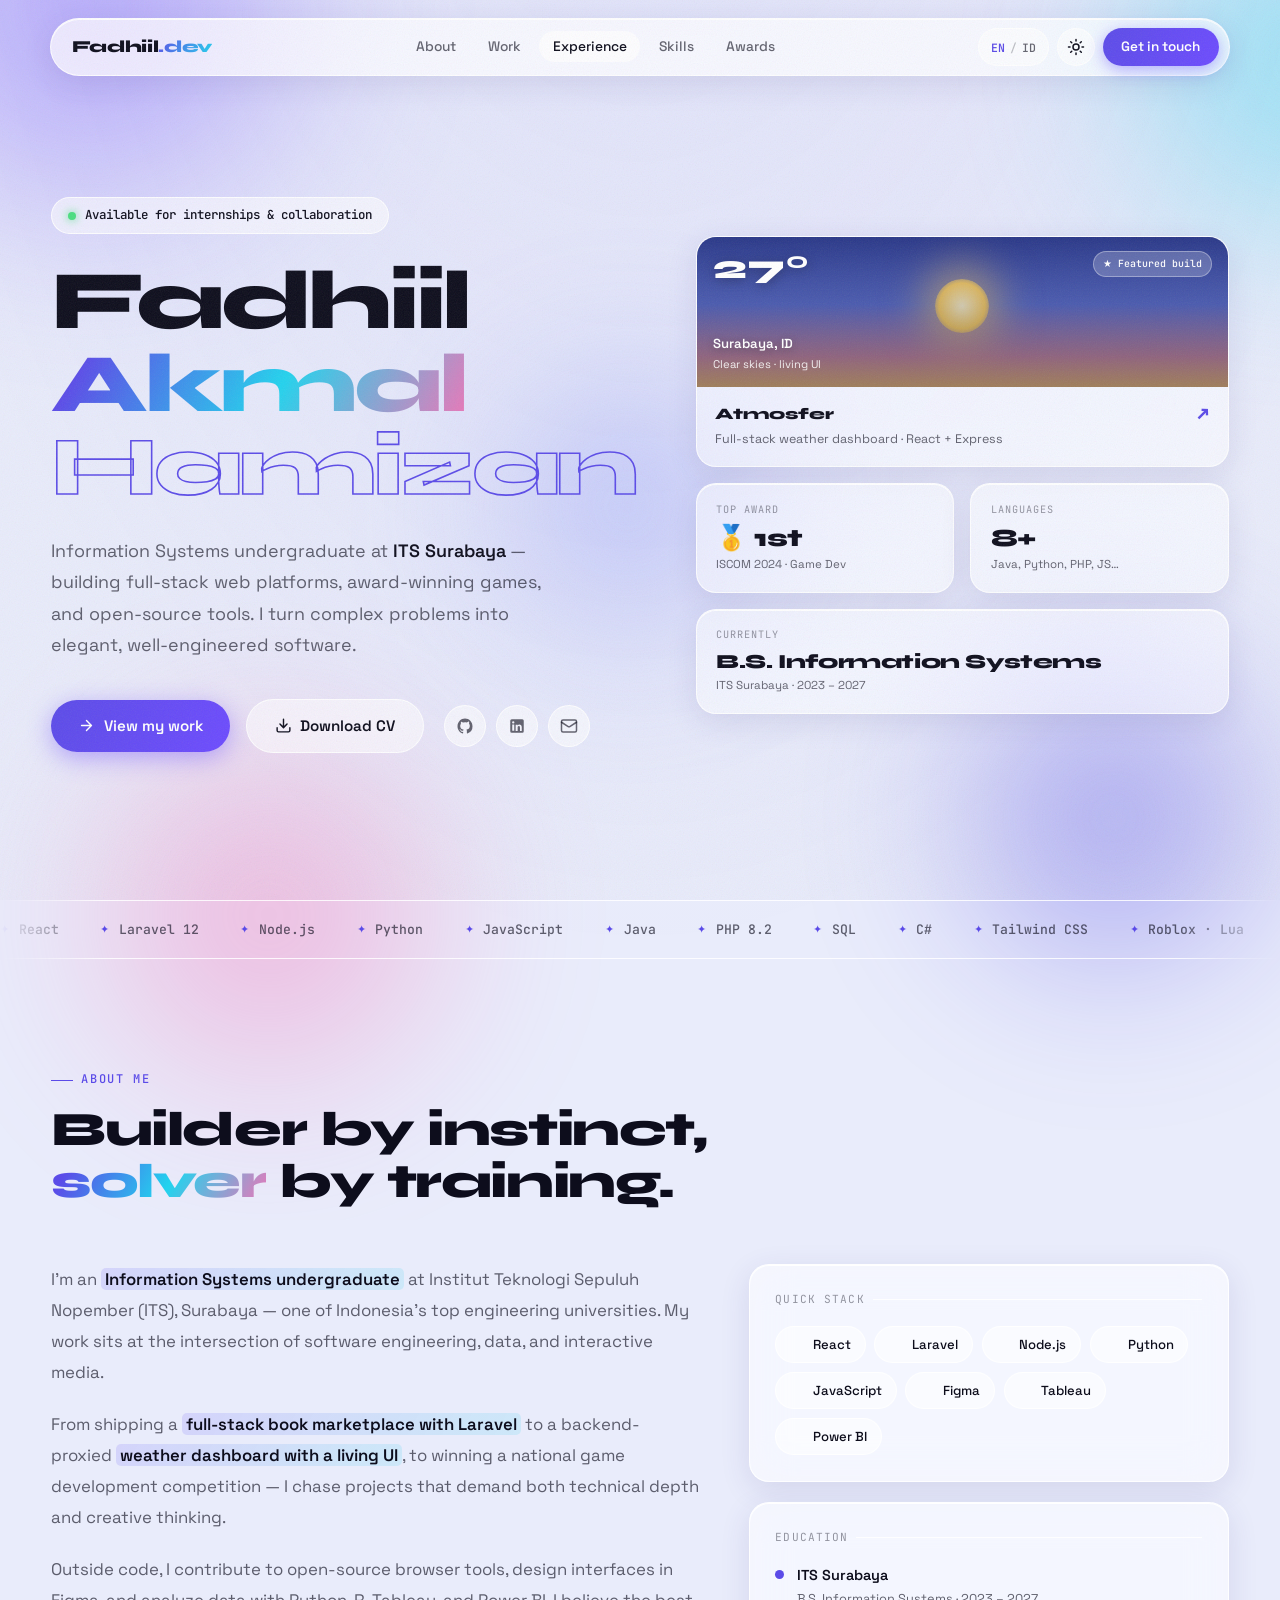
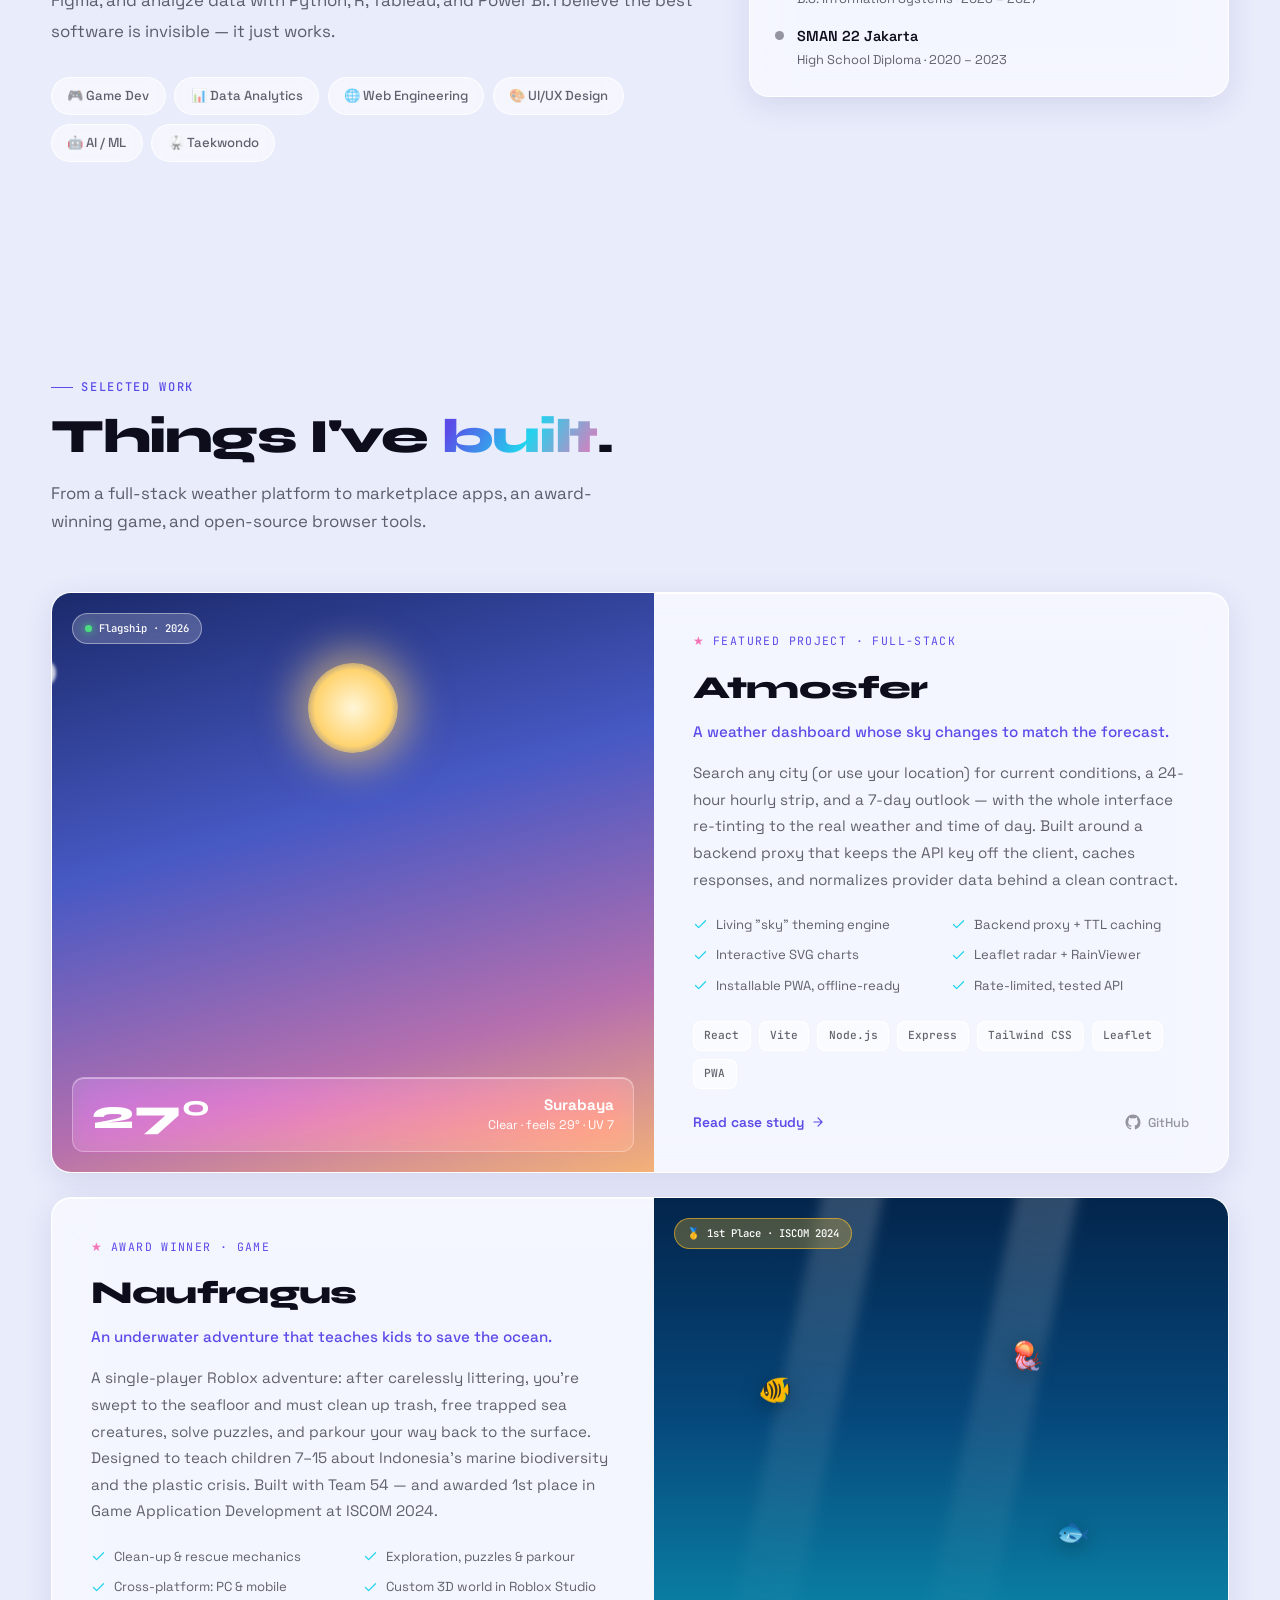
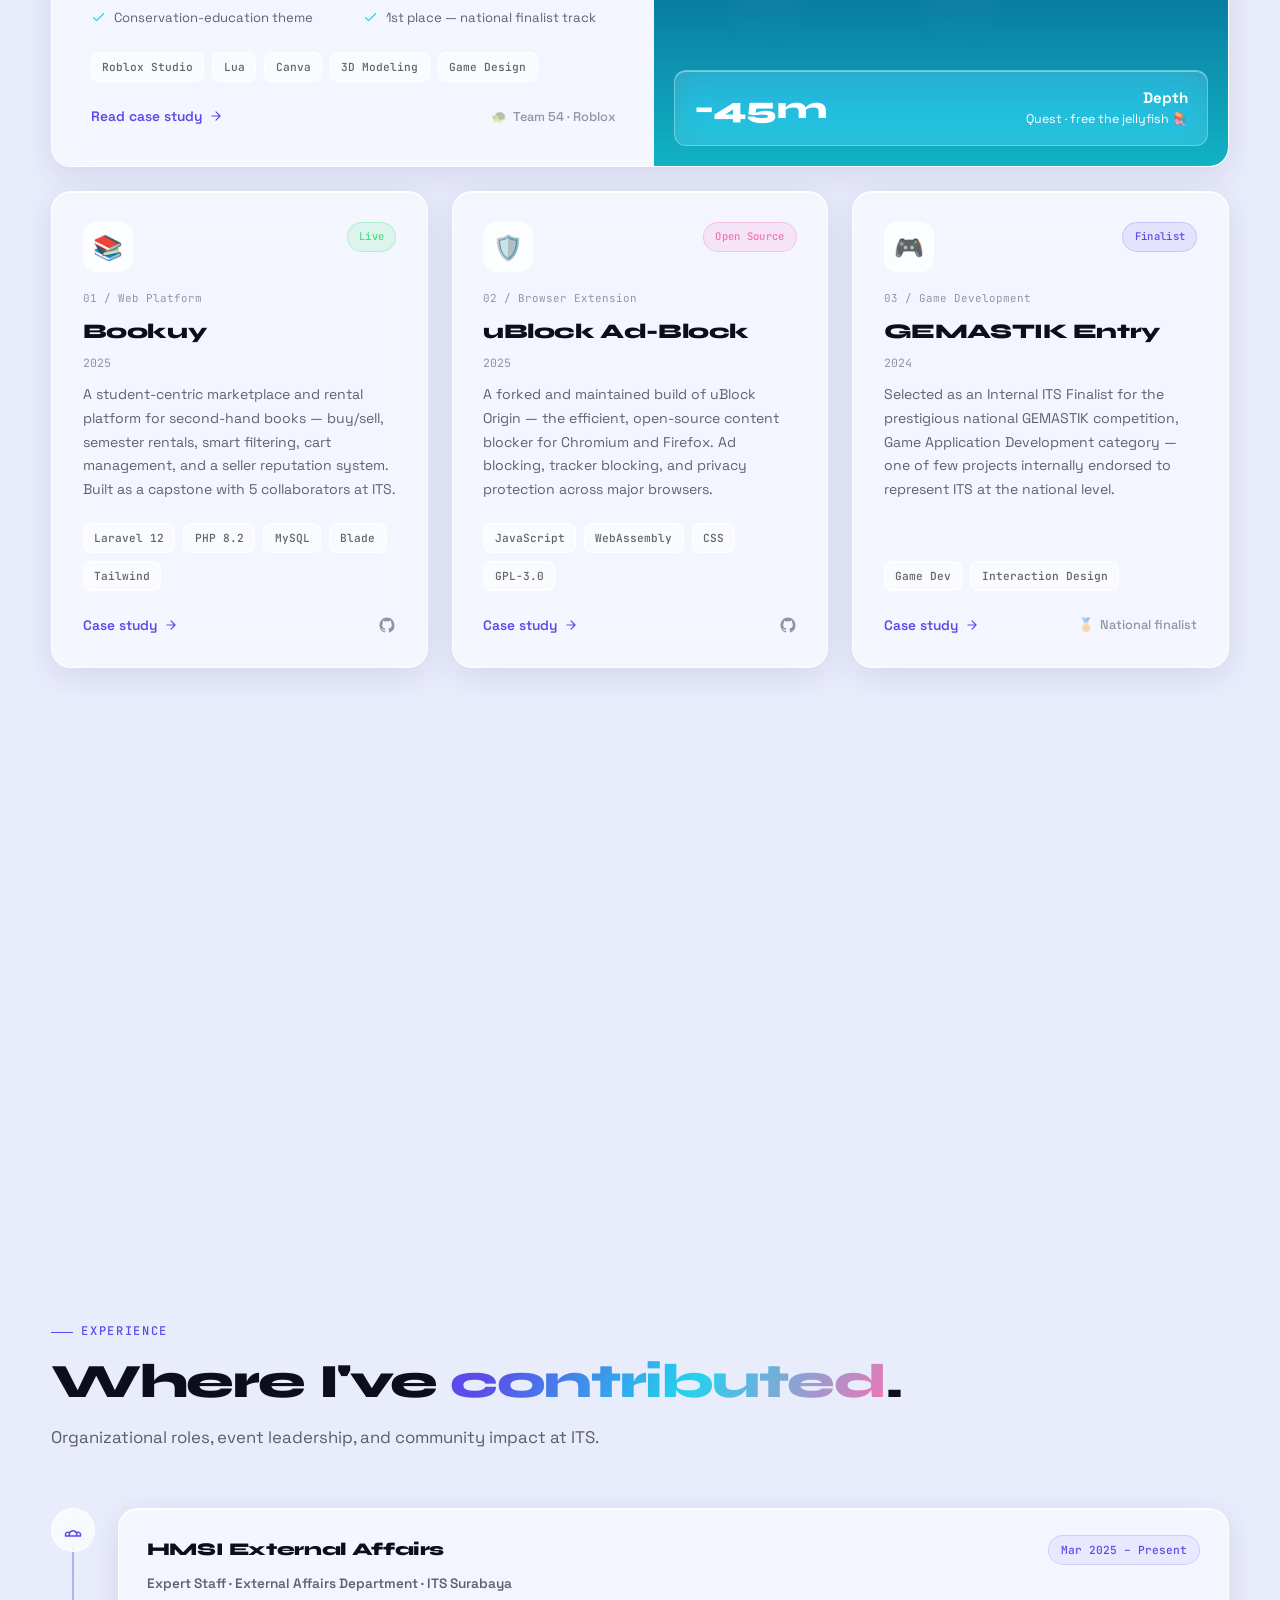
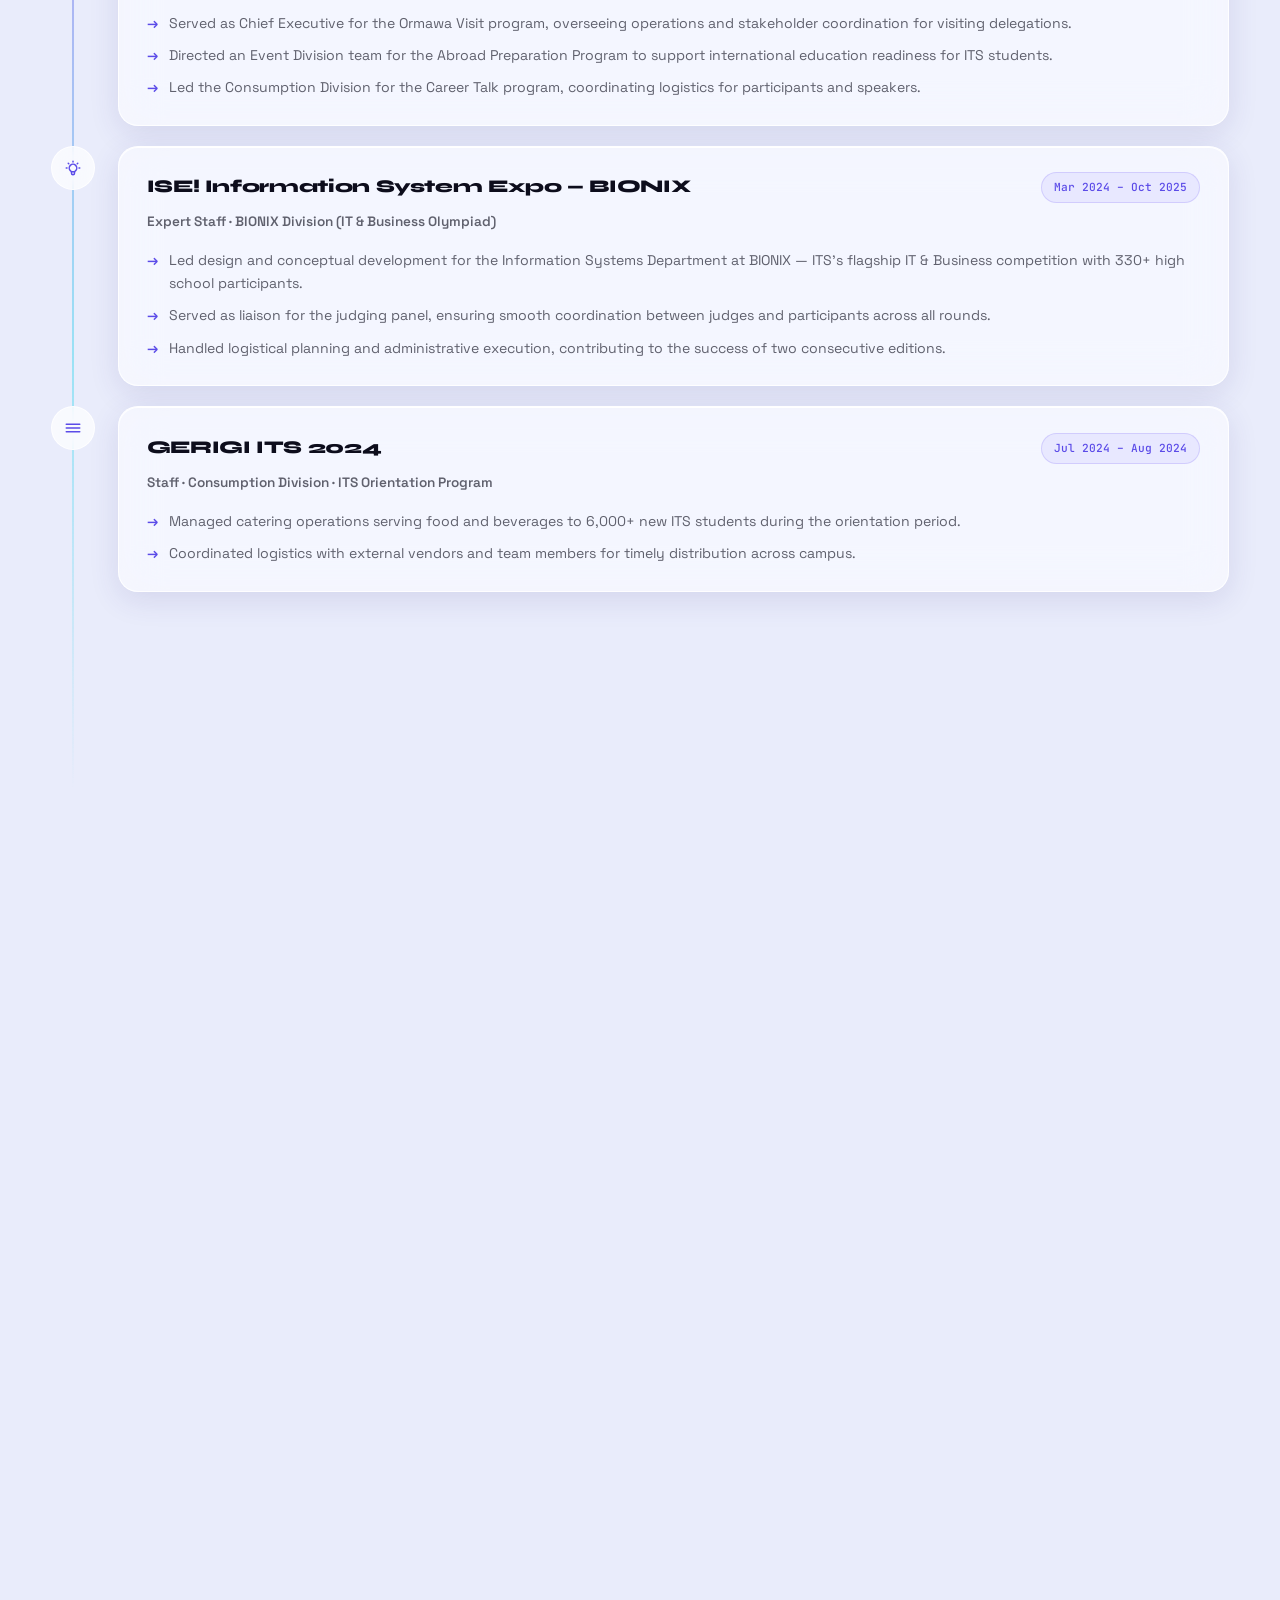
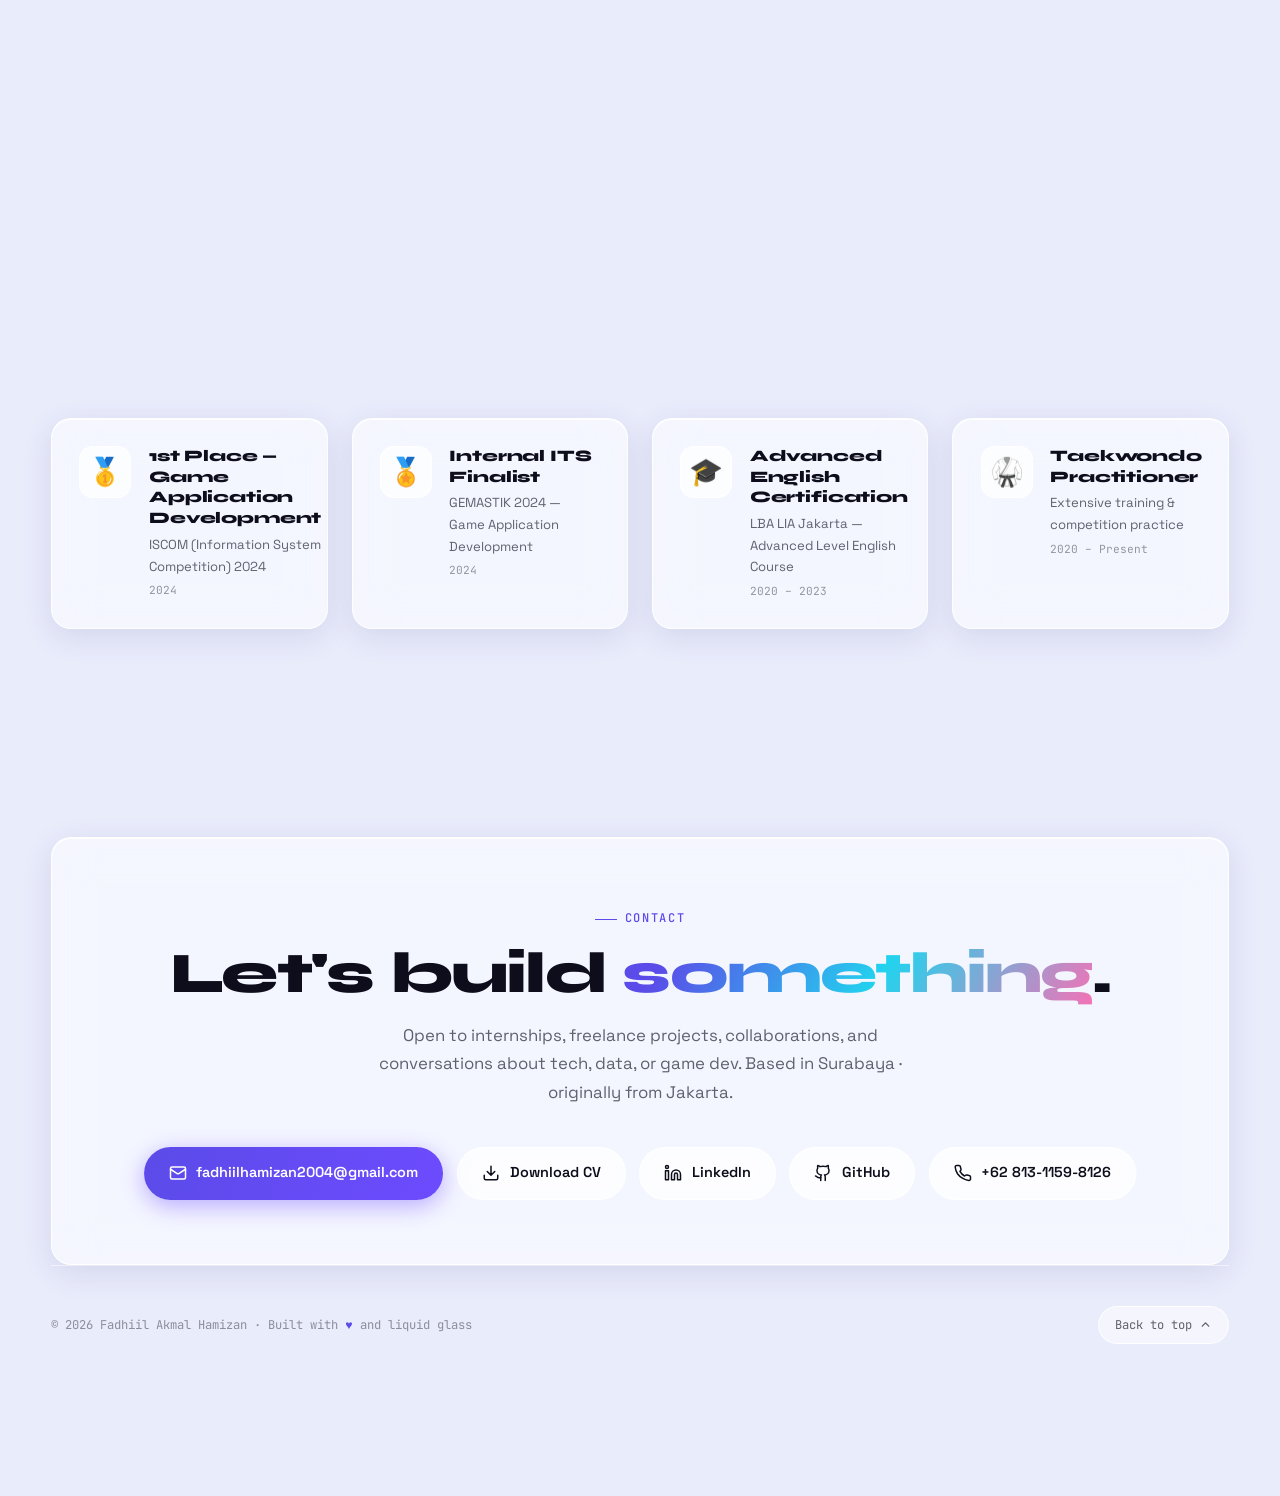
==== commit 2f4ea1f0: "feat: add portfolio project page and shared site functionality - Implemented a new JavaScript file (" ====
--- a/index.html
+++ b/index.html
@@ -1,1683 +1,663 @@
-<!DOCTYPE html>
-<html lang="en">
-<head>
-  <meta charset="UTF-8" />
-  <meta name="viewport" content="width=device-width, initial-scale=1.0" />
-  <title>Fadhiil Akmal Hamizan — Portfolio</title>
-  <link rel="preconnect" href="https://fonts.googleapis.com" />
-  <link rel="preconnect" href="https://fonts.gstatic.com" crossorigin />
-  <link href="https://fonts.googleapis.com/css2?family=Space+Grotesk:wght@300;400;500;600;700&family=Syne:wght@700;800&family=JetBrains+Mono:wght@400;500&display=swap" rel="stylesheet" />
-  <style>
-    *, *::before, *::after { box-sizing: border-box; margin: 0; padding: 0; }
-
-    :root {
-      --ink: #0a0a0f;
-      --ink-2: #1c1c28;
-      --ink-3: #2e2e40;
-      --mist: #f0eff8;
-      --mist-2: #e4e3f5;
-      --mist-3: #d4d2ee;
-      --accent: #5b4be8;
-      --accent-2: #8b7ef8;
-      --accent-pale: #eeecff;
-      --lime: #bef264;
-      --lime-dark: #4d7c0f;
-      --coral: #fb7185;
-      --coral-pale: #fff1f2;
-      --gold: #fbbf24;
-      --gold-pale: #fffbeb;
-      --text: #0a0a0f;
-      --text-2: #5a5a72;
-      --text-3: #9494b0;
-      --surface: #ffffff;
-      --surface-2: #f7f6fd;
-      --surface-3: #efeefd;
-      --border: rgba(90,90,114,0.12);
-      --border-strong: rgba(90,90,114,0.22);
-      --shadow: 0 2px 16px rgba(91,75,232,0.08);
-      --shadow-lift: 0 8px 32px rgba(91,75,232,0.14);
-      --radius: 16px;
-      --radius-sm: 8px;
-      --radius-pill: 999px;
-    }
-
-    @media (prefers-color-scheme: dark) {
-      :root {
-        --ink: #f0eff8;
-        --ink-2: #d4d2ee;
-        --ink-3: #b0aed8;
-        --mist: #13121e;
-        --mist-2: #1c1b2c;
-        --mist-3: #28273c;
-        --accent: #8b7ef8;
-        --accent-2: #a99ff9;
-        --accent-pale: #1e1c3a;
-        --lime: #bef264;
-        --lime-dark: #86efac;
-        --coral: #fb7185;
-        --coral-pale: #2c1318;
-        --gold: #fbbf24;
-        --gold-pale: #2c2208;
-        --text: #f0eff8;
-        --text-2: #b0aed8;
-        --text-3: #6e6e8e;
-        --surface: #1c1b2c;
-        --surface-2: #13121e;
-        --surface-3: #28273c;
-        --border: rgba(176,174,216,0.10);
-        --border-strong: rgba(176,174,216,0.20);
-        --shadow: 0 2px 16px rgba(0,0,0,0.4);
-        --shadow-lift: 0 8px 32px rgba(0,0,0,0.5);
-      }
-    }
-
-    html { scroll-behavior: smooth; }
-
-    body {
-      font-family: 'Space Grotesk', sans-serif;
-      background: var(--surface-2);
-      color: var(--text);
-      line-height: 1.65;
-      overflow-x: hidden;
-    }
-
-    /* ── NOISE TEXTURE ── */
-    body::before {
-      content: '';
-      position: fixed;
-      inset: 0;
-      background-image: url("data:image/svg+xml,%3Csvg xmlns='http://www.w3.org/2000/svg' width='300' height='300'%3E%3Cfilter id='n'%3E%3CfeTurbulence type='fractalNoise' baseFrequency='0.9' numOctaves='4' stitchTiles='stitch'/%3E%3C/filter%3E%3Crect width='300' height='300' filter='url(%23n)' opacity='0.025'/%3E%3C/svg%3E");
-      pointer-events: none;
-      z-index: 1000;
-      opacity: 0.4;
-    }
-
-    /* ── NAV ── */
-    nav {
-      position: fixed;
-      top: 0; left: 0; right: 0;
-      z-index: 100;
-      display: flex;
-      align-items: center;
-      justify-content: space-between;
-      padding: 0 5%;
-      height: 64px;
-      background: rgba(247,246,253,0.75);
-      backdrop-filter: blur(20px) saturate(180%);
-      -webkit-backdrop-filter: blur(20px) saturate(180%);
-      border-bottom: 1px solid var(--border);
-    }
-
-    @media (prefers-color-scheme: dark) {
-      nav { background: rgba(28,27,44,0.8); }
-    }
-
-    .nav-logo {
-      font-family: 'Syne', sans-serif;
-      font-weight: 800;
-      font-size: 1.1rem;
-      color: var(--text);
-      text-decoration: none;
-      letter-spacing: -0.02em;
-    }
-
-    .nav-logo em {
-      color: var(--accent);
-      font-style: normal;
-    }
-
-    .nav-links {
-      display: flex;
-      gap: 2rem;
-      list-style: none;
-    }
-
-    .nav-links a {
-      font-size: 0.875rem;
-      font-weight: 500;
-      color: var(--text-2);
-      text-decoration: none;
-      transition: color 0.2s;
-    }
-
-    .nav-links a:hover { color: var(--accent); }
-
-    .nav-cta {
-      font-size: 0.875rem;
-      font-weight: 600;
-      color: var(--surface);
-      background: var(--accent);
-      padding: 0.45rem 1.1rem;
-      border-radius: var(--radius-pill);
-      text-decoration: none;
-      transition: opacity 0.2s, transform 0.2s;
-    }
-
-    .nav-cta:hover { opacity: 0.85; transform: translateY(-1px); }
-
-    /* ── HERO ── */
-    .hero {
-      min-height: 100vh;
-      display: grid;
-      grid-template-columns: 1fr 1fr;
-      gap: 4rem;
-      align-items: center;
-      padding: 120px 8% 80px;
-      position: relative;
-      overflow: hidden;
-    }
-
-    .hero::after {
-      content: '';
-      position: absolute;
-      width: 700px;
-      height: 700px;
-      border-radius: 50%;
-      background: radial-gradient(circle, rgba(91,75,232,0.12) 0%, transparent 65%);
-      top: -200px;
-      right: -200px;
-      pointer-events: none;
-    }
-
-    .hero-eyebrow {
-      display: inline-flex;
-      align-items: center;
-      gap: 0.5rem;
-      font-family: 'JetBrains Mono', monospace;
-      font-size: 0.8rem;
-      font-weight: 500;
-      color: var(--accent);
-      background: var(--accent-pale);
-      padding: 0.4rem 0.9rem;
-      border-radius: var(--radius-pill);
-      margin-bottom: 1.5rem;
-      letter-spacing: 0.04em;
-    }
-
-    .hero-eyebrow::before {
-      content: '';
-      width: 7px; height: 7px;
-      border-radius: 50%;
-      background: var(--accent);
-      animation: pulse 2s infinite;
-    }
-
-    @keyframes pulse {
-      0%, 100% { opacity: 1; transform: scale(1); }
-      50% { opacity: 0.5; transform: scale(0.7); }
-    }
-
-    .hero-title {
-      font-family: 'Syne', sans-serif;
-      font-size: clamp(2.6rem, 4.5vw, 4rem);
-      font-weight: 800;
-      line-height: 1.07;
-      letter-spacing: -0.03em;
-      margin-bottom: 1.5rem;
-      color: var(--text);
-    }
-
-    .hero-title .line-accent {
-      color: var(--accent);
-    }
-
-    .hero-title .line-outline {
-      -webkit-text-stroke: 2px var(--accent);
-      color: transparent;
-    }
-
-    .hero-desc {
-      font-size: 1.05rem;
-      color: var(--text-2);
-      max-width: 500px;
-      margin-bottom: 2.5rem;
-      line-height: 1.7;
-    }
-
-    .hero-actions {
-      display: flex;
-      gap: 1rem;
-      flex-wrap: wrap;
-    }
-
-    .btn {
-      display: inline-flex;
-      align-items: center;
-      gap: 0.5rem;
-      padding: 0.75rem 1.6rem;
-      border-radius: var(--radius-pill);
-      font-size: 0.95rem;
-      font-weight: 600;
-      text-decoration: none;
-      transition: all 0.22s;
-      cursor: pointer;
-      border: none;
-    }
-
-    .btn-primary {
-      background: var(--accent);
-      color: #fff;
-      box-shadow: 0 4px 20px rgba(91,75,232,0.35);
-    }
-
-    .btn-primary:hover {
-      transform: translateY(-2px);
-      box-shadow: 0 8px 28px rgba(91,75,232,0.45);
-    }
-
-    .btn-ghost {
-      background: var(--surface);
-      color: var(--text);
-      border: 1px solid var(--border-strong);
-    }
-
-    .btn-ghost:hover {
-      background: var(--surface-3);
-      transform: translateY(-2px);
-    }
-
-    /* Hero stats */
-    .hero-stats {
-      display: flex;
-      flex-direction: column;
-      gap: 1.25rem;
-    }
-
-    .stat-card {
-      background: var(--surface);
-      border: 1px solid var(--border);
-      border-radius: var(--radius);
-      padding: 1.5rem 1.75rem;
-      box-shadow: var(--shadow);
-      transition: transform 0.25s, box-shadow 0.25s;
-      position: relative;
-      overflow: hidden;
-    }
-
-    .stat-card::before {
-      content: '';
-      position: absolute;
-      left: 0; top: 0; bottom: 0;
-      width: 4px;
-      border-radius: 4px 0 0 4px;
-    }
-
-    .stat-card.accent::before { background: var(--accent); }
-    .stat-card.lime::before { background: var(--lime); }
-    .stat-card.coral::before { background: var(--coral); }
-    .stat-card.gold::before { background: var(--gold); }
-
-    .stat-card:hover { transform: translateX(4px); box-shadow: var(--shadow-lift); }
-
-    .stat-label {
-      font-family: 'JetBrains Mono', monospace;
-      font-size: 0.72rem;
-      font-weight: 500;
-      color: var(--text-3);
-      text-transform: uppercase;
-      letter-spacing: 0.08em;
-      margin-bottom: 0.4rem;
-    }
-
-    .stat-value {
-      font-family: 'Syne', sans-serif;
-      font-size: 1.5rem;
-      font-weight: 800;
-      color: var(--text);
-      letter-spacing: -0.02em;
-    }
-
-    .stat-sub {
-      font-size: 0.82rem;
-      color: var(--text-2);
-      margin-top: 0.15rem;
-    }
-
-    /* ── SECTIONS ── */
-    section {
-      padding: 7rem 8%;
-    }
-
-    .section-label {
-      font-family: 'JetBrains Mono', monospace;
-      font-size: 0.75rem;
-      font-weight: 500;
-      color: var(--accent);
-      text-transform: uppercase;
-      letter-spacing: 0.1em;
-      margin-bottom: 0.75rem;
-    }
-
-    .section-title {
-      font-family: 'Syne', sans-serif;
-      font-size: clamp(2rem, 3.5vw, 2.8rem);
-      font-weight: 800;
-      line-height: 1.1;
-      letter-spacing: -0.03em;
-      color: var(--text);
-      margin-bottom: 1rem;
-    }
-
-    .section-desc {
-      font-size: 1.05rem;
-      color: var(--text-2);
-      max-width: 580px;
-      line-height: 1.7;
-    }
-
-    .section-head {
-      margin-bottom: 4rem;
-    }
-
-    /* ── ABOUT ── */
-    .about-grid {
-      display: grid;
-      grid-template-columns: 1fr 1fr;
-      gap: 4rem;
-      align-items: start;
-    }
-
-    .about-text p {
-      font-size: 1.05rem;
-      color: var(--text-2);
-      line-height: 1.8;
-      margin-bottom: 1.25rem;
-    }
-
-    .about-highlight {
-      display: inline;
-      background: linear-gradient(120deg, rgba(91,75,232,0.15), rgba(139,126,248,0.1));
-      border-radius: 4px;
-      padding: 0 3px;
-      color: var(--accent);
-      font-weight: 600;
-    }
-
-    .interest-row {
-      display: flex;
-      flex-wrap: wrap;
-      gap: 0.6rem;
-      margin-top: 2rem;
-    }
-
-    .interest-chip {
-      font-size: 0.82rem;
-      font-weight: 600;
-      padding: 0.4rem 0.9rem;
-      border-radius: var(--radius-pill);
-      border: 1px solid var(--border-strong);
-      color: var(--text-2);
-      background: var(--surface);
-      transition: all 0.2s;
-    }
-
-    .interest-chip:hover {
-      border-color: var(--accent);
-      color: var(--accent);
-      background: var(--accent-pale);
-    }
-
-    /* Skills grid */
-    .skills-col h4 {
-      font-family: 'JetBrains Mono', monospace;
-      font-size: 0.72rem;
-      font-weight: 500;
-      color: var(--text-3);
-      text-transform: uppercase;
-      letter-spacing: 0.1em;
-      margin-bottom: 1rem;
-      padding-bottom: 0.5rem;
-      border-bottom: 1px solid var(--border);
-    }
-
-    .skill-pills {
-      display: flex;
-      flex-wrap: wrap;
-      gap: 0.6rem;
-      margin-bottom: 2rem;
-    }
-
-    .skill-pill {
-      display: inline-flex;
-      align-items: center;
-      gap: 0.45rem;
-      font-size: 0.85rem;
-      font-weight: 500;
-      padding: 0.45rem 0.9rem;
-      border-radius: var(--radius-pill);
-      background: var(--surface);
-      border: 1px solid var(--border);
-      color: var(--text);
-      transition: all 0.2s;
-    }
-
-    .skill-pill:hover {
-      border-color: var(--accent);
-      background: var(--accent-pale);
-      color: var(--accent);
-      transform: translateY(-2px);
-      box-shadow: var(--shadow);
-    }
-
-    .skill-pill img {
-      width: 16px; height: 16px;
-      object-fit: contain;
-    }
-
-    /* ── PROJECTS ── */
-    .projects-bg {
-      background: var(--surface);
-    }
-
-    .projects-grid {
-      display: grid;
-      grid-template-columns: repeat(auto-fit, minmax(320px, 1fr));
-      gap: 1.5rem;
-    }
-
-    .project-card {
-      background: var(--surface-2);
-      border: 1px solid var(--border);
-      border-radius: var(--radius);
-      padding: 2rem;
-      transition: transform 0.25s, box-shadow 0.25s, border-color 0.25s;
-      position: relative;
-      overflow: hidden;
-      display: flex;
-      flex-direction: column;
-    }
-
-    .project-card::after {
-      content: '';
-      position: absolute;
-      inset: 0;
-      border-radius: var(--radius);
-      background: linear-gradient(135deg, rgba(91,75,232,0.04), transparent);
-      opacity: 0;
-      transition: opacity 0.3s;
-      pointer-events: none;
-    }
-
-    .project-card:hover {
-      transform: translateY(-6px);
-      box-shadow: var(--shadow-lift);
-      border-color: rgba(91,75,232,0.3);
-    }
-
-    .project-card:hover::after { opacity: 1; }
-
-    .project-header {
-      display: flex;
-      align-items: flex-start;
-      justify-content: space-between;
-      margin-bottom: 1rem;
-    }
-
-    .project-icon {
-      width: 48px; height: 48px;
-      border-radius: var(--radius-sm);
-      display: flex;
-      align-items: center;
-      justify-content: center;
-      font-size: 1.4rem;
-      flex-shrink: 0;
-    }
-
-    .project-icon.purple { background: var(--accent-pale); }
-    .project-icon.lime { background: #f0fdf4; }
-    .project-icon.coral { background: var(--coral-pale); }
-    .project-icon.gold { background: var(--gold-pale); }
-
-    @media (prefers-color-scheme: dark) {
-      .project-icon.lime { background: #14260a; }
-    }
-
-    .project-badge {
-      font-family: 'JetBrains Mono', monospace;
-      font-size: 0.7rem;
-      font-weight: 500;
-      padding: 0.3rem 0.7rem;
-      border-radius: var(--radius-pill);
-      letter-spacing: 0.04em;
-    }
-
-    .badge-winner {
-      background: var(--gold-pale);
-      color: #92400e;
-    }
-
-    .badge-finalist {
-      background: var(--accent-pale);
-      color: var(--accent);
-    }
-
-    .badge-live {
-      background: #f0fdf4;
-      color: #166534;
-    }
-
-    .badge-oss {
-      background: var(--coral-pale);
-      color: #9f1239;
-    }
-
-    @media (prefers-color-scheme: dark) {
-      .badge-winner { background: #2c2208; color: #fcd34d; }
-      .badge-finalist { background: #1e1c3a; color: var(--accent-2); }
-      .badge-live { background: #0a200f; color: #86efac; }
-      .badge-oss { background: #2c1318; color: #fda4af; }
-    }
-
-    .project-title {
-      font-family: 'Syne', sans-serif;
-      font-size: 1.25rem;
-      font-weight: 800;
-      letter-spacing: -0.02em;
-      color: var(--text);
-      margin-bottom: 0.6rem;
-    }
-
-    .project-year {
-      font-family: 'JetBrains Mono', monospace;
-      font-size: 0.75rem;
-      color: var(--text-3);
-      margin-bottom: 0.6rem;
-    }
-
-    .project-desc {
-      font-size: 0.9rem;
-      color: var(--text-2);
-      line-height: 1.7;
-      flex-grow: 1;
-      margin-bottom: 1.5rem;
-    }
-
-    .project-stack {
-      display: flex;
-      flex-wrap: wrap;
-      gap: 0.5rem;
-      margin-bottom: 1.5rem;
-    }
-
-    .stack-tag {
-      font-family: 'JetBrains Mono', monospace;
-      font-size: 0.72rem;
-      font-weight: 500;
-      padding: 0.3rem 0.65rem;
-      border-radius: var(--radius-sm);
-      background: var(--surface-3);
-      color: var(--text-2);
-      border: 1px solid var(--border);
-    }
-
-    .project-link {
-      display: inline-flex;
-      align-items: center;
-      gap: 0.4rem;
-      font-size: 0.85rem;
-      font-weight: 600;
-      color: var(--accent);
-      text-decoration: none;
-      transition: gap 0.2s;
-    }
-
-    .project-link:hover { gap: 0.7rem; }
-
-    .project-link svg {
-      width: 14px; height: 14px;
-      transition: transform 0.2s;
-    }
-
-    .project-link:hover svg { transform: translate(2px, -2px); }
-
-    /* ── EXPERIENCE ── */
-    .exp-list {
-      display: flex;
-      flex-direction: column;
-      gap: 0;
-      position: relative;
-    }
-
-    .exp-list::before {
-      content: '';
-      position: absolute;
-      left: 19px;
-      top: 0; bottom: 0;
-      width: 1px;
-      background: linear-gradient(to bottom, var(--accent), transparent);
-      opacity: 0.3;
-    }
-
-    .exp-item {
-      display: grid;
-      grid-template-columns: 40px 1fr;
-      gap: 1.5rem;
-      padding-bottom: 3rem;
-      position: relative;
-    }
-
-    .exp-dot {
-      width: 40px; height: 40px;
-      border-radius: 50%;
-      background: var(--accent-pale);
-      border: 2px solid var(--accent);
-      display: flex;
-      align-items: center;
-      justify-content: center;
-      flex-shrink: 0;
-      position: relative;
-      z-index: 1;
-    }
-
-    .exp-dot svg {
-      width: 16px; height: 16px;
-      stroke: var(--accent);
-      stroke-width: 2;
-      fill: none;
-      stroke-linecap: round;
-      stroke-linejoin: round;
-    }
-
-    .exp-content {
-      background: var(--surface);
-      border: 1px solid var(--border);
-      border-radius: var(--radius);
-      padding: 1.75rem;
-      transition: box-shadow 0.25s;
-    }
-
-    .exp-content:hover { box-shadow: var(--shadow-lift); }
-
-    .exp-meta {
-      display: flex;
-      align-items: flex-start;
-      justify-content: space-between;
-      gap: 1rem;
-      margin-bottom: 0.75rem;
-      flex-wrap: wrap;
-    }
-
-    .exp-org {
-      font-family: 'Syne', sans-serif;
-      font-size: 1.1rem;
-      font-weight: 800;
-      letter-spacing: -0.02em;
-      color: var(--text);
-    }
-
-    .exp-period {
-      font-family: 'JetBrains Mono', monospace;
-      font-size: 0.72rem;
-      font-weight: 500;
-      color: var(--accent);
-      background: var(--accent-pale);
-      padding: 0.3rem 0.75rem;
-      border-radius: var(--radius-pill);
-      white-space: nowrap;
-    }
-
-    .exp-role {
-      font-size: 0.85rem;
-      font-weight: 600;
-      color: var(--text-2);
-      margin-bottom: 1rem;
-    }
-
-    .exp-bullets {
-      list-style: none;
-      display: flex;
-      flex-direction: column;
-      gap: 0.55rem;
-    }
-
-    .exp-bullets li {
-      font-size: 0.9rem;
-      color: var(--text-2);
-      line-height: 1.6;
-      padding-left: 1.2rem;
-      position: relative;
-    }
-
-    .exp-bullets li::before {
-      content: '→';
-      position: absolute;
-      left: 0;
-      color: var(--accent);
-      font-weight: 600;
-    }
-
-    /* ── SKILLS FULL ── */
-    .skills-bg {
-      background: var(--surface);
-    }
-
-    .skills-full-grid {
-      display: grid;
-      grid-template-columns: repeat(auto-fit, minmax(260px, 1fr));
-      gap: 2rem;
-    }
-
-    .skills-group {
-      background: var(--surface-2);
-      border: 1px solid var(--border);
-      border-radius: var(--radius);
-      padding: 1.75rem;
-    }
-
-    .skills-group-title {
-      font-family: 'JetBrains Mono', monospace;
-      font-size: 0.7rem;
-      font-weight: 500;
-      color: var(--text-3);
-      text-transform: uppercase;
-      letter-spacing: 0.1em;
-      margin-bottom: 1.25rem;
-      display: flex;
-      align-items: center;
-      gap: 0.5rem;
-    }
-
-    .skills-group-title::after {
-      content: '';
-      flex: 1;
-      height: 1px;
-      background: var(--border);
-    }
-
-    .skill-item-row {
-      display: flex;
-      align-items: center;
-      gap: 0.75rem;
-      padding: 0.5rem 0;
-      border-bottom: 1px solid var(--border);
-    }
-
-    .skill-item-row:last-child { border-bottom: none; }
-
-    .skill-item-row img {
-      width: 20px; height: 20px;
-      object-fit: contain;
-      flex-shrink: 0;
-    }
-
-    .skill-item-name {
-      font-size: 0.9rem;
-      font-weight: 500;
-      color: var(--text);
-      flex: 1;
-    }
-
-    /* ── AWARDS ── */
-    .awards-grid {
-      display: grid;
-      grid-template-columns: repeat(auto-fit, minmax(280px, 1fr));
-      gap: 1.5rem;
-    }
-
-    .award-card {
-      background: var(--surface);
-      border: 1px solid var(--border);
-      border-radius: var(--radius);
-      padding: 1.75rem;
-      display: flex;
-      gap: 1rem;
-      align-items: flex-start;
-      transition: transform 0.25s, box-shadow 0.25s;
-    }
-
-    .award-card:hover {
-      transform: translateY(-4px);
-      box-shadow: var(--shadow-lift);
-    }
-
-    .award-icon {
-      font-size: 2rem;
-      line-height: 1;
-      flex-shrink: 0;
-    }
-
-    .award-body {}
-
-    .award-title {
-      font-family: 'Syne', sans-serif;
-      font-size: 1rem;
-      font-weight: 800;
-      color: var(--text);
-      margin-bottom: 0.35rem;
-      letter-spacing: -0.01em;
-    }
-
-    .award-event {
-      font-size: 0.82rem;
-      color: var(--text-2);
-      margin-bottom: 0.25rem;
-    }
-
-    .award-year {
-      font-family: 'JetBrains Mono', monospace;
-      font-size: 0.7rem;
-      color: var(--text-3);
-    }
-
-    /* ── CONTACT ── */
-    .contact-bg {
-      background: var(--ink);
-      position: relative;
-      overflow: hidden;
-    }
-
-    @media (prefers-color-scheme: dark) {
-      .contact-bg { background: #08080f; }
-    }
-
-    .contact-bg::before {
-      content: '';
-      position: absolute;
-      width: 600px; height: 600px;
-      border-radius: 50%;
-      background: radial-gradient(circle, rgba(91,75,232,0.18) 0%, transparent 65%);
-      bottom: -200px; right: -100px;
-      pointer-events: none;
-    }
-
-    .contact-inner {
-      position: relative;
-      z-index: 1;
-      max-width: 720px;
-    }
-
-    .contact-inner .section-label { color: var(--accent-2); }
-
-    .contact-inner .section-title { color: #f0eff8; }
-
-    .contact-inner .section-desc { color: rgba(240,239,248,0.6); }
-
-    .contact-links {
-      display: flex;
-      flex-wrap: wrap;
-      gap: 1rem;
-      margin-top: 2.5rem;
-    }
-
-    .contact-link {
-      display: inline-flex;
-      align-items: center;
-      gap: 0.6rem;
-      padding: 0.8rem 1.4rem;
-      border-radius: var(--radius-pill);
-      font-size: 0.9rem;
-      font-weight: 600;
-      text-decoration: none;
-      transition: all 0.22s;
-      border: 1px solid rgba(255,255,255,0.12);
-      color: rgba(240,239,248,0.85);
-      background: rgba(255,255,255,0.05);
-    }
-
-    .contact-link:hover {
-      background: rgba(91,75,232,0.3);
-      border-color: var(--accent-2);
-      color: #fff;
-      transform: translateY(-2px);
-    }
-
-    .contact-link svg {
-      width: 18px; height: 18px;
-      stroke: currentColor;
-      stroke-width: 2;
-      fill: none;
-      stroke-linecap: round;
-      stroke-linejoin: round;
-    }
-
-    .contact-link.primary {
-      background: var(--accent);
-      border-color: var(--accent);
-      color: #fff;
-    }
-
-    .contact-link.primary:hover {
-      background: var(--accent-2);
-      border-color: var(--accent-2);
-    }
-
-    /* ── FOOTER ── */
-    footer {
-      background: var(--ink);
-      border-top: 1px solid rgba(255,255,255,0.06);
-      padding: 2rem 8%;
-      display: flex;
-      align-items: center;
-      justify-content: space-between;
-      flex-wrap: wrap;
-      gap: 1rem;
-    }
-
-    @media (prefers-color-scheme: dark) {
-      footer { background: #08080f; }
-    }
-
-    .footer-left {
-      font-family: 'JetBrains Mono', monospace;
-      font-size: 0.78rem;
-      color: rgba(240,239,248,0.35);
-    }
-
-    .footer-right {
-      font-family: 'JetBrains Mono', monospace;
-      font-size: 0.78rem;
-      color: rgba(240,239,248,0.35);
-    }
-
-    /* ── SCROLL REVEAL ── */
-    .reveal {
-      opacity: 0;
-      transform: translateY(28px);
-      transition: opacity 0.7s cubic-bezier(0.4,0,0.2,1), transform 0.7s cubic-bezier(0.4,0,0.2,1);
-    }
-
-    .reveal.visible {
-      opacity: 1;
-      transform: translateY(0);
-    }
-
-    .reveal-delay-1 { transition-delay: 0.1s; }
-    .reveal-delay-2 { transition-delay: 0.2s; }
-    .reveal-delay-3 { transition-delay: 0.3s; }
-    .reveal-delay-4 { transition-delay: 0.4s; }
-
-    /* ── RESPONSIVE ── */
-    @media (max-width: 900px) {
-      .hero { grid-template-columns: 1fr; padding-top: 100px; }
-      .hero::after { display: none; }
-      .about-grid { grid-template-columns: 1fr; gap: 2.5rem; }
-      .nav-links { display: none; }
-      section { padding: 5rem 6%; }
-    }
-
-    @media (max-width: 600px) {
-      .hero { padding: 90px 6% 60px; }
-      section { padding: 4rem 5%; }
-      .exp-list::before { left: 15px; }
-      .exp-item { grid-template-columns: 32px 1fr; }
-      .exp-dot { width: 32px; height: 32px; }
-    }
-
-    /* ── MARQUEE ── */
-    .marquee-wrap {
-      overflow: hidden;
-      border-top: 1px solid var(--border);
-      border-bottom: 1px solid var(--border);
-      padding: 1rem 0;
-      background: var(--surface);
-    }
-
-    .marquee-track {
-      display: flex;
-      gap: 2.5rem;
-      width: max-content;
-      animation: marquee 22s linear infinite;
-    }
-
-    @keyframes marquee {
-      0% { transform: translateX(0); }
-      100% { transform: translateX(-50%); }
-    }
-
-    .marquee-item {
-      font-family: 'JetBrains Mono', monospace;
-      font-size: 0.8rem;
-      font-weight: 500;
-      color: var(--text-3);
-      display: flex;
-      align-items: center;
-      gap: 0.5rem;
-      white-space: nowrap;
-    }
-
-    .marquee-item::before {
-      content: '✦';
-      color: var(--accent);
-      font-size: 0.6rem;
-    }
-
-    /* selected work number */
-    .project-number {
-      font-family: 'JetBrains Mono', monospace;
-      font-size: 0.68rem;
-      color: var(--text-3);
-      margin-bottom: 0.5rem;
-    }
-  </style>
-</head>
-<body>
-
-  <!-- NAV -->
-  <nav>
-    <a href="#" class="nav-logo">Fadhiil<em>.dev</em></a>
-    <ul class="nav-links">
-      <li><a href="#about">About</a></li>
-      <li><a href="#projects">Projects</a></li>
-      <li><a href="#experience">Experience</a></li>
-      <li><a href="#skills">Skills</a></li>
-    </ul>
-    <a href="mailto:fadhiilhamizan2004@gmail.com" class="nav-cta">Get in touch →</a>
-  </nav>
-
-  <!-- HERO -->
-  <header class="hero">
-    <div class="hero-left">
-      <div class="hero-eyebrow">Available for collaboration</div>
-      <h1 class="hero-title">
-        Fadhiil<br>
-        <span class="line-accent">Akmal</span><br>
-        <span class="line-outline">Hamizan</span>
-      </h1>
-      <p class="hero-desc">
-        Information Systems student at ITS Surabaya — building full-stack web platforms, award-winning games, and open-source tools. Passionate about turning complex problems into elegant tech.
-      </p>
-      <div class="hero-actions">
-        <a href="#projects" class="btn btn-primary">
-          <svg width="16" height="16" fill="none" stroke="currentColor" stroke-width="2" stroke-linecap="round" stroke-linejoin="round" viewBox="0 0 24 24"><path d="m5 12 14 0M12 5l7 7-7 7"/></svg>
-          View Projects
-        </a>
-        <a href="https://linkedin.com/in/fadhiil-akmal-hamizan/" target="_blank" class="btn btn-ghost">LinkedIn ↗</a>
-      </div>
-    </div>
-
-    <div class="hero-stats">
-      <div class="stat-card accent reveal">
-        <div class="stat-label">Current Status</div>
-        <div class="stat-value">ITS Surabaya</div>
-        <div class="stat-sub">B.S. Information Systems · 2023 – 2027</div>
-      </div>
-      <div class="stat-card lime reveal reveal-delay-1">
-        <div class="stat-label">Top Achievement</div>
-        <div class="stat-value">🥇 ISCOM 2024</div>
-        <div class="stat-sub">1st Place — Game Application Development</div>
-      </div>
-      <div class="stat-card coral reveal reveal-delay-2">
-        <div class="stat-label">Latest Project</div>
-        <div class="stat-value">Bookuy Platform</div>
-        <div class="stat-sub">Laravel 12 · PHP 8.2 · Student Marketplace</div>
-      </div>
-      <div class="stat-card gold reveal reveal-delay-3">
-        <div class="stat-label">Languages Mastered</div>
-        <div class="stat-value">10 Languages</div>
-        <div class="stat-sub">Java, Python, PHP, JS, SQL, C# + more</div>
-      </div>
-    </div>
-  </header>
-
-  <!-- MARQUEE -->
-  <div class="marquee-wrap">
-    <div class="marquee-track">
-      <span class="marquee-item">Laravel 12</span>
-      <span class="marquee-item">PHP 8.2</span>
-      <span class="marquee-item">Python</span>
-      <span class="marquee-item">JavaScript</span>
-      <span class="marquee-item">Java</span>
-      <span class="marquee-item">SQL</span>
-      <span class="marquee-item">C#</span>
-      <span class="marquee-item">Figma</span>
-      <span class="marquee-item">Power BI</span>
-      <span class="marquee-item">Tableau</span>
-      <span class="marquee-item">Game Development</span>
-      <span class="marquee-item">UI/UX Design</span>
-      <span class="marquee-item">Data Analysis</span>
-      <span class="marquee-item">Open Source</span>
-      <!-- Repeat for seamless loop -->
-      <span class="marquee-item">Laravel 12</span>
-      <span class="marquee-item">PHP 8.2</span>
-      <span class="marquee-item">Python</span>
-      <span class="marquee-item">JavaScript</span>
-      <span class="marquee-item">Java</span>
-      <span class="marquee-item">SQL</span>
-      <span class="marquee-item">C#</span>
-      <span class="marquee-item">Figma</span>
-      <span class="marquee-item">Power BI</span>
-      <span class="marquee-item">Tableau</span>
-      <span class="marquee-item">Game Development</span>
-      <span class="marquee-item">UI/UX Design</span>
-      <span class="marquee-item">Data Analysis</span>
-      <span class="marquee-item">Open Source</span>
-    </div>
-  </div>
-
-  <!-- ABOUT -->
-  <section id="about">
-    <div class="section-head reveal">
-      <div class="section-label">// about me</div>
-      <h2 class="section-title">Builder by instinct,<br>solver by training.</h2>
-    </div>
-    <div class="about-grid">
-      <div class="about-text reveal">
-        <p>
-          I'm a <span class="about-highlight">2nd-year Information Systems student</span> at Institut Teknologi Sepuluh Nopember (ITS), Surabaya — one of Indonesia's top engineering universities. My work sits at the intersection of software engineering, data, and interactive media.
-        </p>
-        <p>
-          From shipping a full-stack <span class="about-highlight">book marketplace with Laravel</span> to winning a national game development competition, I chase projects that demand both technical depth and creative thinking.
-        </p>
-        <p>
-          Outside code, I contribute to open-source browser tools, design interfaces in Figma, and analyze data with Python, R, Tableau, and Power BI. I believe the best software is invisible — it just works.
-        </p>
-        <div class="interest-row">
-          <span class="interest-chip">🎮 Game Dev</span>
-          <span class="interest-chip">📊 Data Analytics</span>
-          <span class="interest-chip">🌐 Web Engineering</span>
-          <span class="interest-chip">🎨 UI/UX Design</span>
-          <span class="interest-chip">🤖 AI/ML</span>
-          <span class="interest-chip">🥋 Taekwondo</span>
-        </div>
-      </div>
-
-      <div class="reveal reveal-delay-1">
-        <div class="skills-col">
-          <h4>Quick Stack</h4>
-          <div class="skill-pills">
-            <span class="skill-pill">
-              <img src="https://cdn.jsdelivr.net/gh/devicons/devicon@latest/icons/laravel/laravel-original.svg" alt="" /> Laravel
-            </span>
-            <span class="skill-pill">
-              <img src="https://cdn.jsdelivr.net/gh/devicons/devicon@latest/icons/python/python-original.svg" alt="" /> Python
-            </span>
-            <span class="skill-pill">
-              <img src="https://cdn.jsdelivr.net/gh/devicons/devicon@latest/icons/javascript/javascript-original.svg" alt="" /> JavaScript
-            </span>
-            <span class="skill-pill">
-              <img src="https://cdn.jsdelivr.net/gh/devicons/devicon@latest/icons/java/java-original.svg" alt="" /> Java
-            </span>
-            <span class="skill-pill">
-              <img src="https://cdn.jsdelivr.net/gh/devicons/devicon@latest/icons/figma/figma-original.svg" alt="" /> Figma
-            </span>
-            <span class="skill-pill">
-              <img src="https://cdn.jsdelivr.net/gh/devicons/devicon@latest/icons/csharp/csharp-original.svg" alt="" /> C#
-            </span>
-            <span class="skill-pill">
-              <img src="https://cdn.simpleicons.org/tableau/E22427" alt="" /> Tableau
-            </span>
-            <span class="skill-pill">
-              <img src="https://cdn.simpleicons.org/powerbi/F2C811" alt="" /> Power BI
-            </span>
-          </div>
-        </div>
-        <div style="background:var(--surface);border:1px solid var(--border);border-radius:var(--radius);padding:1.5rem;margin-top:0.5rem;">
-          <div class="stat-label" style="margin-bottom:1rem;">Education Timeline</div>
-          <div style="display:flex;flex-direction:column;gap:0.75rem;">
-            <div style="display:flex;gap:0.75rem;align-items:flex-start;">
-              <div style="width:8px;height:8px;border-radius:50%;background:var(--accent);margin-top:5px;flex-shrink:0;"></div>
-              <div>
-                <div style="font-weight:600;font-size:0.88rem;color:var(--text);">ITS Surabaya</div>
-                <div style="font-size:0.8rem;color:var(--text-2);">B.S. Information Systems · 2023 – 2027</div>
-              </div>
-            </div>
-            <div style="display:flex;gap:0.75rem;align-items:flex-start;">
-              <div style="width:8px;height:8px;border-radius:50%;background:var(--text-3);margin-top:5px;flex-shrink:0;"></div>
-              <div>
-                <div style="font-weight:600;font-size:0.88rem;color:var(--text);">SMAN 22 Jakarta</div>
-                <div style="font-size:0.8rem;color:var(--text-2);">High School Diploma · 2020 – 2023</div>
-              </div>
-            </div>
-          </div>
-        </div>
-      </div>
-    </div>
-  </section>
-
-  <!-- PROJECTS -->
-  <section id="projects" class="projects-bg">
-    <div class="section-head reveal">
-      <div class="section-label">// selected work</div>
-      <h2 class="section-title">Things I've built.</h2>
-      <p class="section-desc">From marketplace platforms to game engines to open-source browser tools.</p>
-    </div>
-
-    <div class="projects-grid">
-
-      <!-- Bookuy -->
-      <div class="project-card reveal">
-        <div class="project-header">
-          <div class="project-icon purple">📚</div>
-          <span class="project-badge badge-live">Live</span>
-        </div>
-        <div class="project-number">01 / Web Platform</div>
-        <h3 class="project-title">Bookuy</h3>
-        <div class="project-year">2025</div>
-        <p class="project-desc">
-          A student-centric marketplace and rental platform for second-hand books. Supports buy/sell, semester-based rentals, smart filtering, cart management, and a seller reputation system. Built as a capstone with 5 collaborators at ITS.
-        </p>
-        <div class="project-stack">
-          <span class="stack-tag">Laravel 12</span>
-          <span class="stack-tag">PHP 8.2</span>
-          <span class="stack-tag">MySQL</span>
-          <span class="stack-tag">Blade</span>
-          <span class="stack-tag">Tailwind CSS</span>
-        </div>
-        <a href="https://github.com/fadhiilhamizan/Bookuy" target="_blank" class="project-link">
-          View on GitHub
-          <svg viewBox="0 0 24 24" stroke="currentColor" stroke-width="2" fill="none" stroke-linecap="round" stroke-linejoin="round"><path d="M7 7h10v10"/><path d="M7 17L17 7"/></svg>
-        </a>
-      </div>
-
-      <!-- ISCOM Game -->
-      <div class="project-card reveal reveal-delay-1">
-        <div class="project-header">
-          <div class="project-icon gold">🏆</div>
-          <span class="project-badge badge-winner">1st Place</span>
-        </div>
-        <div class="project-number">02 / Game Development</div>
-        <h3 class="project-title">ISCOM Game Project</h3>
-        <div class="project-year">2024</div>
-        <p class="project-desc">
-          Award-winning game built for the Information System Competition (ISCOM) 2024. Secured first place in the Game Application Development category, showcasing strong algorithmic logic and interactive gameplay design.
-        </p>
-        <div class="project-stack">
-          <span class="stack-tag">Game Dev</span>
-          <span class="stack-tag">Algorithmic Logic</span>
-          <span class="stack-tag">UI/UX</span>
-        </div>
-        <span class="project-link" style="cursor:default;opacity:0.6;">
-          Internal Competition
-          <svg viewBox="0 0 24 24" stroke="currentColor" stroke-width="2" fill="none" stroke-linecap="round" stroke-linejoin="round"><path d="M12 2L2 7l10 5 10-5-10-5z"/><path d="M2 17l10 5 10-5"/><path d="M2 12l10 5 10-5"/></svg>
-        </span>
-      </div>
-
-      <!-- GEMASTIK -->
-      <div class="project-card reveal reveal-delay-2">
-        <div class="project-header">
-          <div class="project-icon lime">🎮</div>
-          <span class="project-badge badge-finalist">Finalist</span>
-        </div>
-        <div class="project-number">03 / Game Development</div>
-        <h3 class="project-title">GEMASTIK Game Entry</h3>
-        <div class="project-year">2024</div>
-        <p class="project-desc">
-          Selected as an Internal Finalist at ITS for the prestigious national GEMASTIK competition, Game Application Development category. One of few projects internally endorsed to represent ITS at the national level.
-        </p>
-        <div class="project-stack">
-          <span class="stack-tag">Game Dev</span>
-          <span class="stack-tag">Interaction Design</span>
-        </div>
-        <span class="project-link" style="cursor:default;opacity:0.6;">
-          National Finalist
-          <svg viewBox="0 0 24 24" stroke="currentColor" stroke-width="2" fill="none" stroke-linecap="round" stroke-linejoin="round"><circle cx="12" cy="12" r="10"/><polyline points="12 6 12 12 16 14"/></svg>
-        </span>
-      </div>
-
-      <!-- LoopLook -->
-      <div class="project-card reveal">
-        <div class="project-header">
-          <div class="project-icon coral">♻️</div>
-          <span class="project-badge badge-finalist">Design</span>
-        </div>
-        <div class="project-number">04 / UI/UX Design</div>
-        <h3 class="project-title">LoopLook</h3>
-        <div class="project-year">2023</div>
-        <p class="project-desc">
-          Designed the initial UI/UX prototype for a sustainable clothing recycling application. Focused on intuitive user flows, accessibility, and reducing cognitive load for a mobile-first experience.
-        </p>
-        <div class="project-stack">
-          <span class="stack-tag">Figma</span>
-          <span class="stack-tag">Prototyping</span>
-          <span class="stack-tag">Mobile-First</span>
-          <span class="stack-tag">User Research</span>
-        </div>
-        <span class="project-link" style="cursor:default;opacity:0.6;">
-          UI Prototype
-          <svg viewBox="0 0 24 24" stroke="currentColor" stroke-width="2" fill="none" stroke-linecap="round" stroke-linejoin="round"><rect x="5" y="2" width="14" height="20" rx="2"/><line x1="12" y1="18" x2="12.01" y2="18"/></svg>
-        </span>
-      </div>
-
-      <!-- uBlock Fork -->
-      <div class="project-card reveal reveal-delay-1">
-        <div class="project-header">
-          <div class="project-icon purple">🛡️</div>
-          <span class="project-badge badge-oss">Open Source</span>
-        </div>
-        <div class="project-number">05 / Browser Extension</div>
-        <h3 class="project-title">uBlock Browser Ad-Block</h3>
-        <div class="project-year">2025</div>
-        <p class="project-desc">
-          A forked and maintained version of uBlock Origin — the efficient, open-source content blocker for Chromium and Firefox. Supports ad blocking, tracker blocking, and privacy protection across major browsers.
-        </p>
-        <div class="project-stack">
-          <span class="stack-tag">JavaScript</span>
-          <span class="stack-tag">CSS</span>
-          <span class="stack-tag">HTML</span>
-          <span class="stack-tag">WebAssembly</span>
-          <span class="stack-tag">GPL-3.0</span>
-        </div>
-        <a href="https://github.com/fadhiilhamizan/uBlock-Browser-Ad-Block" target="_blank" class="project-link">
-          View on GitHub
-          <svg viewBox="0 0 24 24" stroke="currentColor" stroke-width="2" fill="none" stroke-linecap="round" stroke-linejoin="round"><path d="M7 7h10v10"/><path d="M7 17L17 7"/></svg>
-        </a>
-      </div>
-
-      <!-- GDSC Programming -->
-      <div class="project-card reveal reveal-delay-2">
-        <div class="project-header">
-          <div class="project-icon gold">⚡</div>
-          <span class="project-badge badge-finalist">Competed</span>
-        </div>
-        <div class="project-number">06 / Competitive Programming</div>
-        <h3 class="project-title">GDSC Programming Competition</h3>
-        <div class="project-year">2024</div>
-        <p class="project-desc">
-          Competed in Google Developer Student Clubs' internationally-attended programming event with 150+ participants. Solved complex algorithmic challenges demonstrating strong problem-solving and competitive coding skills.
-        </p>
-        <div class="project-stack">
-          <span class="stack-tag">Algorithms</span>
-          <span class="stack-tag">Data Structures</span>
-          <span class="stack-tag">Competitive Programming</span>
-        </div>
-        <span class="project-link" style="cursor:default;opacity:0.6;">
-          Google DSC Event
-          <svg viewBox="0 0 24 24" stroke="currentColor" stroke-width="2" fill="none" stroke-linecap="round" stroke-linejoin="round"><circle cx="12" cy="12" r="3"/><path d="M12 2v3M12 19v3M2 12h3M19 12h3"/></svg>
-        </span>
-      </div>
-
-    </div>
-  </section>
-
-  <!-- EXPERIENCE -->
-  <section id="experience">
-    <div class="section-head reveal">
-      <div class="section-label">// experience</div>
-      <h2 class="section-title">Where I've contributed.</h2>
-      <p class="section-desc">Organizational roles, event leadership, and community impact at ITS.</p>
-    </div>
-
-    <div class="exp-list">
-
-      <!-- HMSI -->
-      <div class="exp-item reveal">
-        <div class="exp-dot">
-          <svg viewBox="0 0 24 24"><path d="M17 20h5v-2a3 3 0 0 0-5.356-1.857M17 20H7m10 0v-2c0-.656-.126-1.283-.356-1.857M7 20H2v-2a3 3 0 0 1 5.356-1.857M7 20v-2c0-.656.126-1.283.356-1.857m0 0a5.002 5.002 0 0 1 9.288 0"/></svg>
-        </div>
-        <div class="exp-content">
-          <div class="exp-meta">
-            <div class="exp-org">HMSI External Affairs</div>
-            <span class="exp-period">Mar 2025 – Present</span>
-          </div>
-          <div class="exp-role">Expert Staff · External Affairs Department · ITS Surabaya</div>
-          <ul class="exp-bullets">
-            <li>Served as Chief Executive for the Ormawa Visit program, overseeing all operational aspects and stakeholder coordination for visiting delegations.</li>
-            <li>Directed a team within the Event Division for the Abroad Preparation Program to facilitate international education readiness for ITS students.</li>
-            <li>Spearheaded the Consumption Division as Head for the Career Talk program, coordinating logistics for participants and speakers.</li>
-          </ul>
-        </div>
-      </div>
-
-      <!-- ISE! BIONIX -->
-      <div class="exp-item reveal">
-        <div class="exp-dot">
-          <svg viewBox="0 0 24 24"><path d="M9.663 17h4.673M12 3v1m6.364 1.636-.707.707M21 12h-1M4 12H3m3.343-5.657-.707-.707m2.828 9.9a5 5 0 1 1 7.072 0l-.548.547A3.374 3.374 0 0 0 14 18.469V19a2 2 0 1 1-4 0v-.531c0-.895-.356-1.754-.988-2.386l-.548-.547z"/></svg>
-        </div>
-        <div class="exp-content">
-          <div class="exp-meta">
-            <div class="exp-org">ISE! Information System Expo — BIONIX</div>
-            <span class="exp-period">Mar 2024 – Oct 2025</span>
-          </div>
-          <div class="exp-role">Expert Staff · BIONIX Division (IT & Business Olympiad)</div>
-          <ul class="exp-bullets">
-            <li>Led design and conceptual development for the Information Systems Department at BIONIX — ITS's flagship IT and Business competition with 330+ high school participants.</li>
-            <li>Served as liaison for the judging panel, ensuring smooth communication and coordination between judges and participants across all rounds.</li>
-            <li>Assisted in logistical planning and execution, handling administrative tasks contributing to the overall success of two consecutive editions.</li>
-          </ul>
-        </div>
-      </div>
-
-      <!-- GERIGI ITS -->
-      <div class="exp-item reveal">
-        <div class="exp-dot">
-          <svg viewBox="0 0 24 24"><path d="M3 7h18M3 12h18M3 17h18"/></svg>
-        </div>
-        <div class="exp-content">
-          <div class="exp-meta">
-            <div class="exp-org">GERIGI ITS 2024</div>
-            <span class="exp-period">Jul 2024 – Aug 2024</span>
-          </div>
-          <div class="exp-role">Staff · Consumption Division · ITS Orientation Program</div>
-          <ul class="exp-bullets">
-            <li>Managed catering operations serving food and beverages to 6,000+ new ITS students during the orientation period.</li>
-            <li>Coordinated logistics with external vendors and team members to ensure timely and efficient distribution across the campus.</li>
-          </ul>
-        </div>
-      </div>
-
-      <!-- GDSC -->
-      <div class="exp-item reveal">
-        <div class="exp-dot">
-          <svg viewBox="0 0 24 24"><path d="M10 20l4-16m4 4l4 4-4 4M6 16l-4-4 4-4"/></svg>
-        </div>
-        <div class="exp-content">
-          <div class="exp-meta">
-            <div class="exp-org">Google Developer Student Clubs (GDSC) ITS</div>
-            <span class="exp-period">Jan 2024 – Mar 2024</span>
-          </div>
-          <div class="exp-role">Contestant · Programming Problem & Competition</div>
-          <ul class="exp-bullets">
-            <li>Participated in an internationally attended programming event featuring 150+ competitors, representing ITS in competitive algorithmic problem-solving.</li>
-            <li>Demonstrated strong problem-solving skills by solving complex programming challenges across multiple rounds.</li>
-          </ul>
-        </div>
-      </div>
-
-    </div>
-  </section>
-
-  <!-- SKILLS -->
-  <section id="skills" class="skills-bg">
-    <div class="section-head reveal">
-      <div class="section-label">// tech stack</div>
-      <h2 class="section-title">What I work with.</h2>
-      <p class="section-desc">Languages, frameworks, analytics tools, and design software in my daily toolkit.</p>
-    </div>
-
-    <div class="skills-full-grid">
-
-      <div class="skills-group reveal">
-        <div class="skills-group-title">Programming</div>
-        <div class="skill-item-row">
-          <img src="https://cdn.jsdelivr.net/gh/devicons/devicon@latest/icons/java/java-original.svg" alt="" />
-          <span class="skill-item-name">Java</span>
-        </div>
-        <div class="skill-item-row">
-          <img src="https://cdn.jsdelivr.net/gh/devicons/devicon@latest/icons/javascript/javascript-original.svg" alt="" />
-          <span class="skill-item-name">JavaScript</span>
-        </div>
-        <div class="skill-item-row">
-          <img src="https://cdn.jsdelivr.net/gh/devicons/devicon@latest/icons/python/python-original.svg" alt="" />
-          <span class="skill-item-name">Python</span>
-        </div>
-        <div class="skill-item-row">
-          <img src="https://cdn.jsdelivr.net/gh/devicons/devicon@latest/icons/php/php-original.svg" alt="" />
-          <span class="skill-item-name">PHP</span>
-        </div>
-        <div class="skill-item-row">
-          <img src="https://cdn.jsdelivr.net/gh/devicons/devicon@latest/icons/csharp/csharp-original.svg" alt="" />
-          <span class="skill-item-name">C#</span>
-        </div>
-        <div class="skill-item-row">
-          <img src="https://cdn.jsdelivr.net/gh/devicons/devicon@latest/icons/lua/lua-original.svg" alt="" />
-          <span class="skill-item-name">LUA</span>
-        </div>
-        <div class="skill-item-row">
-          <img src="https://cdn.jsdelivr.net/gh/devicons/devicon@latest/icons/r/r-original.svg" alt="" />
-          <span class="skill-item-name">R</span>
-        </div>
-        <div class="skill-item-row">
-          <img src="https://cdn.jsdelivr.net/gh/devicons/devicon@latest/icons/azuresqldatabase/azuresqldatabase-original.svg" alt="" />
-          <span class="skill-item-name">SQL</span>
-        </div>
-      </div>
-
-      <div class="skills-group reveal reveal-delay-1">
-        <div class="skills-group-title">Web & Frameworks</div>
-        <div class="skill-item-row">
-          <img src="https://cdn.jsdelivr.net/gh/devicons/devicon@latest/icons/laravel/laravel-original.svg" alt="" />
-          <span class="skill-item-name">Laravel 12</span>
-        </div>
-        <div class="skill-item-row">
-          <img src="https://cdn.jsdelivr.net/gh/devicons/devicon@latest/icons/html5/html5-original.svg" alt="" />
-          <span class="skill-item-name">HTML5</span>
-        </div>
-        <div class="skill-item-row">
-          <img src="https://cdn.jsdelivr.net/gh/devicons/devicon@latest/icons/css3/css3-original.svg" alt="" />
-          <span class="skill-item-name">CSS3</span>
-        </div>
-        <div class="skill-item-row">
-          <img src="https://cdn.simpleicons.org/tailwindcss/06B6D4" alt="" />
-          <span class="skill-item-name">Tailwind CSS</span>
-        </div>
-        <div class="skill-item-row">
-          <img src="https://cdn.jsdelivr.net/gh/devicons/devicon@latest/icons/mysql/mysql-original.svg" alt="" />
-          <span class="skill-item-name">MySQL</span>
-        </div>
-        <div class="skill-item-row">
-          <img src="https://cdn.jsdelivr.net/gh/devicons/devicon@latest/icons/git/git-original.svg" alt="" />
-          <span class="skill-item-name">Git & GitHub</span>
-        </div>
-      </div>
-
-      <div class="skills-group reveal reveal-delay-2">
-        <div class="skills-group-title">Analytics & BI</div>
-        <div class="skill-item-row">
-          <img src="https://cdn.simpleicons.org/tableau/E22427" alt="" />
-          <span class="skill-item-name">Tableau</span>
-        </div>
-        <div class="skill-item-row">
-          <img src="https://cdn.simpleicons.org/powerbi/F2C811" alt="" />
-          <span class="skill-item-name">Power BI</span>
-        </div>
-        <div class="skill-item-row">
-          <img src="https://cdn.simpleicons.org/microsoftexcel/217346" alt="" />
-          <span class="skill-item-name">Microsoft Excel</span>
-        </div>
-        <div class="skill-item-row">
-          <img src="https://cdn.simpleicons.org/googlesheets/34A853" alt="" />
-          <span class="skill-item-name">Google Sheets</span>
-        </div>
-      </div>
-
-      <div class="skills-group reveal reveal-delay-3">
-        <div class="skills-group-title">Design & Creative</div>
-        <div class="skill-item-row">
-          <img src="https://cdn.jsdelivr.net/gh/devicons/devicon@latest/icons/figma/figma-original.svg" alt="" />
-          <span class="skill-item-name">Figma</span>
-        </div>
-        <div class="skill-item-row">
-          <img src="https://cdn.simpleicons.org/canva/00C4CC" alt="" />
-          <span class="skill-item-name">Canva</span>
-        </div>
-        <div class="skill-item-row">
-          <img src="https://cdn.simpleicons.org/capcut/FFFFFF" alt="" style="border-radius:4px;background:#222;" />
-          <span class="skill-item-name">CapCut</span>
-        </div>
-        <div class="skill-item-row" style="border-bottom:none;">
-          <span style="width:20px;height:20px;display:inline-flex;align-items:center;justify-content:center;font-size:14px;">🎨</span>
-          <span class="skill-item-name">Ibis Paint X</span>
-        </div>
-      </div>
-
-    </div>
-  </section>
-
-  <!-- AWARDS -->
-  <section id="awards">
-    <div class="section-head reveal">
-      <div class="section-label">// achievements</div>
-      <h2 class="section-title">Recognition & awards.</h2>
-    </div>
-
-    <div class="awards-grid">
-      <div class="award-card reveal">
-        <div class="award-icon">🥇</div>
-        <div class="award-body">
-          <div class="award-title">1st Place — Game Application Development</div>
-          <div class="award-event">ISCOM (Information System Competition) 2024</div>
-          <div class="award-year">2024</div>
-        </div>
-      </div>
-      <div class="award-card reveal reveal-delay-1">
-        <div class="award-icon">🏅</div>
-        <div class="award-body">
-          <div class="award-title">Internal ITS Finalist</div>
-          <div class="award-event">GEMASTIK 2024 — Game Application Development</div>
-          <div class="award-year">2024</div>
-        </div>
-      </div>
-      <div class="award-card reveal reveal-delay-2">
-        <div class="award-icon">🎓</div>
-        <div class="award-body">
-          <div class="award-title">Advanced English Certification</div>
-          <div class="award-event">LBA LIA Jakarta — Advanced Level English Course</div>
-          <div class="award-year">2020 – 2023</div>
-        </div>
-      </div>
-      <div class="award-card reveal reveal-delay-3">
-        <div class="award-icon">🤖</div>
-        <div class="award-body">
-          <div class="award-title">ICHIRO Robotics Club Member</div>
-          <div class="award-event">One of the best robotics groups at ITS</div>
-          <div class="award-year">2023 – Present</div>
-        </div>
-      </div>
-    </div>
-  </section>
-
-  <!-- CONTACT -->
-  <section id="contact" class="contact-bg">
-    <div class="contact-inner reveal">
-      <div class="section-label">// contact</div>
-      <h2 class="section-title">Let's build something.</h2>
-      <p class="section-desc">
-        Open to internships, freelance projects, collaborations, and conversations about tech, data, or game dev. Based in Surabaya · Originally from Jakarta.
-      </p>
-      <div class="contact-links">
-        <a href="mailto:fadhiilhamizan2004@gmail.com" class="contact-link primary">
-          <svg viewBox="0 0 24 24"><rect width="20" height="16" x="2" y="4" rx="2"/><path d="m22 7-8.97 5.7a1.94 1.94 0 0 1-2.06 0L2 7"/></svg>
-          fadhiilhamizan2004@gmail.com
-        </a>
-        <a href="https://linkedin.com/in/fadhiil-akmal-hamizan/" target="_blank" class="contact-link">
-          <svg viewBox="0 0 24 24"><path d="M16 8a6 6 0 0 1 6 6v7h-4v-7a2 2 0 0 0-2-2 2 2 0 0 0-2 2v7h-4v-7a6 6 0 0 1 6-6z"/><rect width="4" height="12" x="2" y="9"/><circle cx="4" cy="4" r="2"/></svg>
-          LinkedIn
-        </a>
-        <a href="https://github.com/fadhiilhamizan" target="_blank" class="contact-link">
-          <svg viewBox="0 0 24 24"><path d="M15 22v-4a4.8 4.8 0 0 0-1-3.5c3 0 6-2 6-5.5.08-1.25-.27-2.48-1-3.5.28-1.15.28-2.35 0-3.5 0 0-1 0-3 1.5-2.64-.5-5.36-.5-8 0C6 2 5 2 5 2c-.3 1.15-.3 2.35 0 3.5A5.403 5.403 0 0 0 4 9c0 3.5 3 5.5 6 5.5-.39.49-.68 1.05-.85 1.65-.17.6-.22 1.23-.15 1.85v4"/><path d="M9 18c-4.51 2-5-2-7-2"/></svg>
-          GitHub
-        </a>
-        <a href="tel:+6281311598126" class="contact-link">
-          <svg viewBox="0 0 24 24"><path d="M22 16.92v3a2 2 0 0 1-2.18 2 19.79 19.79 0 0 1-8.63-3.07A19.5 19.5 0 0 1 4.69 13a19.79 19.79 0 0 1-3.07-8.67A2 2 0 0 1 3.6 2h3a2 2 0 0 1 2 1.72 12.84 12.84 0 0 0 .7 2.81 2 2 0 0 1-.45 2.11L7.91 9.91a16 16 0 0 0 6.08 6.08l1.27-.83a2 2 0 0 1 2.11-.45 12.84 12.84 0 0 0 2.81.7A2 2 0 0 1 22 16.92z"/></svg>
-          +62 813-1159-8126
-        </a>
-      </div>
-    </div>
-  </section>
-
-  <!-- FOOTER -->
-  <footer>
-    <div class="footer-left">© 2026 Fadhiil Akmal Hamizan</div>
-    <div class="footer-right">ITS Surabaya · Jakarta, Indonesia</div>
-  </footer>
-
-  <script>
-    const revealEls = document.querySelectorAll('.reveal');
-    const observer = new IntersectionObserver((entries) => {
-      entries.forEach(e => {
-        if (e.isIntersecting) {
-          e.target.classList.add('visible');
-          observer.unobserve(e.target);
-        }
-      });
-    }, { threshold: 0.08 });
-    revealEls.forEach(el => observer.observe(el));
-
-    // Run immediately for above-fold
-    revealEls.forEach(el => {
-      const rect = el.getBoundingClientRect();
-      if (rect.top < window.innerHeight) el.classList.add('visible');
-    });
-  </script>
-</body>
-</html>+<!DOCTYPE html>
+<html lang="en" data-theme="dark">
+<head>
+  <meta charset="UTF-8" />
+  <meta name="viewport" content="width=device-width, initial-scale=1.0" />
+  <title>Fadhiil Akmal Hamizan — Software · Data · Games</title>
+  <meta name="description" content="Fadhiil Akmal Hamizan — Information Systems student at ITS Surabaya. Full-stack developer, award-winning game maker, and open-source contributor. Building elegant tech from complex problems." />
+  <meta name="author" content="Fadhiil Akmal Hamizan" />
+  <meta name="theme-color" content="#060611" />
+
+  <meta property="og:type" content="website" />
+  <meta property="og:title" content="Fadhiil Akmal Hamizan — Portfolio" />
+  <meta property="og:description" content="Full-stack developer · award-winning game maker · open-source contributor. ITS Surabaya." />
+  <meta property="og:url" content="https://fadhiilhamizan.github.io/" />
+
+  <link rel="icon" href="data:image/svg+xml,%3Csvg xmlns='http://www.w3.org/2000/svg' viewBox='0 0 100 100'%3E%3Cdefs%3E%3ClinearGradient id='g' x1='0' y1='0' x2='1' y2='1'%3E%3Cstop offset='0' stop-color='%238b7ef8'/%3E%3Cstop offset='1' stop-color='%2322d3ee'/%3E%3C/linearGradient%3E%3C/defs%3E%3Crect width='100' height='100' rx='26' fill='url(%23g)'/%3E%3Ctext x='50' y='70' font-family='Arial' font-size='58' font-weight='bold' text-anchor='middle' fill='white'%3EF%3C/text%3E%3C/svg%3E" />
+
+  <link rel="preconnect" href="https://fonts.googleapis.com" />
+  <link rel="preconnect" href="https://fonts.gstatic.com" crossorigin />
+  <link href="https://fonts.googleapis.com/css2?family=Space+Grotesk:wght@300;400;500;600;700&family=Syne:wght@600;700;800&family=JetBrains+Mono:wght@400;500&display=swap" rel="stylesheet" />
+
+  <link rel="stylesheet" href="assets/site.css" />
+
+  <!-- No-flash theme bootstrap -->
+  <script>
+    (function () {
+      try {
+        var saved = localStorage.getItem('theme');
+        var sys = window.matchMedia('(prefers-color-scheme: light)').matches ? 'light' : 'dark';
+        document.documentElement.setAttribute('data-theme', saved || sys);
+      } catch (e) {}
+    })();
+  </script>
+</head>
+<body>
+
+  <!-- Living aurora background -->
+  <div class="aurora" aria-hidden="true">
+    <div class="orb orb-1"></div>
+    <div class="orb orb-2"></div>
+    <div class="orb orb-3"></div>
+    <div class="orb orb-4"></div>
+    <div class="orb orb-5"></div>
+  </div>
+
+  <div class="progress" id="progress" aria-hidden="true"></div>
+
+  <!-- NAV -->
+  <nav>
+    <a href="#top" class="nav-logo">Fadhiil<em>.dev</em></a>
+    <ul class="nav-links">
+      <li><a href="#about" data-en="About" data-id="Tentang">About</a></li>
+      <li><a href="#projects" data-en="Work" data-id="Karya">Work</a></li>
+      <li><a href="#experience" data-en="Experience" data-id="Pengalaman">Experience</a></li>
+      <li><a href="#skills" data-en="Skills" data-id="Keahlian">Skills</a></li>
+      <li><a href="#awards" data-en="Awards" data-id="Penghargaan">Awards</a></li>
+    </ul>
+    <div class="nav-right">
+      <button class="lang-toggle" id="langToggle" aria-label="Switch language / Ganti bahasa" title="EN / ID">
+        <span data-lang="en" class="on">EN</span><span class="sep">/</span><span data-lang="id">ID</span>
+      </button>
+      <button class="theme-toggle" id="themeToggle" aria-label="Toggle color theme" title="Toggle theme">
+        <svg class="sun" viewBox="0 0 24 24" fill="none" stroke="currentColor" stroke-width="2" stroke-linecap="round" stroke-linejoin="round"><circle cx="12" cy="12" r="4"/><path d="M12 2v2M12 20v2M4.93 4.93l1.41 1.41M17.66 17.66l1.41 1.41M2 12h2M20 12h2M6.34 17.66l-1.41 1.41M19.07 4.93l-1.41 1.41"/></svg>
+        <svg class="moon" viewBox="0 0 24 24" fill="none" stroke="currentColor" stroke-width="2" stroke-linecap="round" stroke-linejoin="round"><path d="M21 12.79A9 9 0 1 1 11.21 3 7 7 0 0 0 21 12.79z"/></svg>
+      </button>
+      <a href="mailto:fadhiilhamizan2004@gmail.com" class="nav-cta" data-en="Get in touch" data-id="Hubungi saya">Get in touch</a>
+    </div>
+  </nav>
+
+  <!-- HERO -->
+  <header class="hero wrap" id="top">
+    <div class="hero-left">
+      <div class="hero-eyebrow reveal"><span class="dot"></span> <span data-en="Available for internships &amp; collaboration" data-id="Terbuka untuk magang &amp; kolaborasi">Available for internships &amp; collaboration</span></div>
+      <h1 class="hero-title reveal d1">
+        Fadhiil <span class="grad-text">Akmal</span><br>
+        <span class="outline">Hamizan</span>
+      </h1>
+      <p class="hero-desc reveal d2" data-html
+         data-en="Information Systems undergraduate at <strong>ITS Surabaya</strong> — building full-stack web platforms, award-winning games, and open-source tools. I turn complex problems into elegant, well-engineered software."
+         data-id="Mahasiswa Sistem Informasi di <strong>ITS Surabaya</strong> — membangun platform web full-stack, game peraih penghargaan, dan perkakas open-source. Saya mengubah masalah rumit menjadi perangkat lunak yang elegan dan rapi.">
+        Information Systems undergraduate at <strong>ITS Surabaya</strong> — building full-stack web platforms, award-winning games, and open-source tools. I turn complex problems into elegant, well-engineered software.
+      </p>
+      <div class="hero-actions reveal d3">
+        <a href="#projects" class="btn btn-primary">
+          <svg viewBox="0 0 24 24" fill="none" stroke="currentColor" stroke-width="2" stroke-linecap="round" stroke-linejoin="round"><path d="M5 12h14M12 5l7 7-7 7"/></svg>
+          <span data-en="View my work" data-id="Lihat karya saya">View my work</span>
+        </a>
+        <a href="assets/Fadhiil-Akmal-Hamizan-CV.pdf" download class="btn btn-ghost">
+          <svg viewBox="0 0 24 24" fill="none" stroke="currentColor" stroke-width="2" stroke-linecap="round" stroke-linejoin="round"><path d="M21 15v4a2 2 0 0 1-2 2H5a2 2 0 0 1-2-2v-4M7 10l5 5 5-5M12 15V3"/></svg>
+          <span data-en="Download CV" data-id="Unduh CV">Download CV</span>
+        </a>
+        <div class="hero-socials">
+          <a href="https://github.com/fadhiilhamizan" target="_blank" rel="noopener" aria-label="GitHub">
+            <svg viewBox="0 0 24 24" fill="currentColor"><path d="M12 2C6.48 2 2 6.58 2 12.25c0 4.53 2.87 8.37 6.84 9.73.5.1.68-.22.68-.49 0-.24-.01-.88-.01-1.73-2.78.62-3.37-1.37-3.37-1.37-.45-1.18-1.11-1.49-1.11-1.49-.91-.64.07-.62.07-.62 1 .07 1.53 1.05 1.53 1.05.89 1.56 2.34 1.11 2.91.85.09-.66.35-1.11.63-1.37-2.22-.26-4.55-1.14-4.55-5.07 0-1.12.39-2.03 1.03-2.75-.1-.26-.45-1.3.1-2.71 0 0 .84-.27 2.75 1.05A9.36 9.36 0 0 1 12 6.84c.85 0 1.71.12 2.51.34 1.91-1.32 2.75-1.05 2.75-1.05.55 1.41.2 2.45.1 2.71.64.72 1.03 1.63 1.03 2.75 0 3.94-2.34 4.81-4.57 5.06.36.32.68.94.68 1.91 0 1.38-.01 2.49-.01 2.83 0 .27.18.6.69.49A10.04 10.04 0 0 0 22 12.25C22 6.58 17.52 2 12 2z"/></svg>
+          </a>
+          <a href="https://linkedin.com/in/fadhiil-akmal-hamizan/" target="_blank" rel="noopener" aria-label="LinkedIn">
+            <svg viewBox="0 0 24 24" fill="currentColor"><path d="M19 3a2 2 0 0 1 2 2v14a2 2 0 0 1-2 2H5a2 2 0 0 1-2-2V5a2 2 0 0 1 2-2h14zM8.34 18.34V9.99H5.67v8.35h2.67zM7 8.8a1.55 1.55 0 1 0 0-3.1 1.55 1.55 0 0 0 0 3.1zm11.34 9.54v-4.59c0-2.45-1.31-3.59-3.06-3.59a2.64 2.64 0 0 0-2.39 1.31v-1.13H10.2v8.35h2.67v-4.41c0-1.16.22-2.28 1.66-2.28 1.42 0 1.44 1.33 1.44 2.36v4.33h2.37z"/></svg>
+          </a>
+          <a href="mailto:fadhiilhamizan2004@gmail.com" aria-label="Email">
+            <svg viewBox="0 0 24 24" fill="none" stroke="currentColor" stroke-width="2" stroke-linecap="round" stroke-linejoin="round"><rect x="2" y="4" width="20" height="16" rx="2"/><path d="m22 7-8.97 5.7a1.94 1.94 0 0 1-2.06 0L2 7"/></svg>
+          </a>
+        </div>
+      </div>
+    </div>
+
+    <!-- Hero bento cluster -->
+    <div class="hero-bento">
+      <div class="glass-card hero-feature span-2 reveal d1" data-tilt>
+        <a href="project.html#atmosfer">
+          <div class="weather-scene">
+            <div class="ws-sun"></div>
+            <div class="ws-cloud c1"></div>
+            <div class="ws-cloud c2"></div>
+            <div class="ws-overlay">
+              <div class="ws-top">
+                <div class="ws-temp">27°</div>
+                <span class="ws-tag" data-en="★ Featured build" data-id="★ Proyek unggulan">★ Featured build</span>
+              </div>
+              <div class="ws-bottom">
+                <div class="ws-city">Surabaya, ID</div>
+                <div class="ws-cond" data-en="Clear skies · living UI" data-id="Langit cerah · UI hidup">Clear skies · living UI</div>
+              </div>
+            </div>
+          </div>
+          <div class="hero-feature-body">
+            <div class="hero-feature-title">Atmosfer <span class="arrow">↗</span></div>
+            <div class="hero-feature-sub" data-en="Full-stack weather dashboard · React + Express" data-id="Dasbor cuaca full-stack · React + Express">Full-stack weather dashboard · React + Express</div>
+          </div>
+        </a>
+      </div>
+
+      <div class="glass-card mini-stat reveal d2">
+        <div class="ms-label" data-en="Top award" data-id="Penghargaan utama">Top award</div>
+        <div class="ms-value" data-en="🥇 1st" data-id="🥇 Juara 1">🥇 1st</div>
+        <div class="ms-sub">ISCOM 2024 · Game Dev</div>
+      </div>
+      <div class="glass-card mini-stat reveal d3">
+        <div class="ms-label" data-en="Languages" data-id="Bahasa">Languages</div>
+        <div class="ms-value"><span data-count="8">0</span>+</div>
+        <div class="ms-sub">Java, Python, PHP, JS…</div>
+      </div>
+      <div class="glass-card mini-stat span-2 reveal d4">
+        <div class="ms-label" data-en="Currently" data-id="Saat ini">Currently</div>
+        <div class="ms-value" style="font-size:1.25rem;" data-en="B.S. Information Systems" data-id="S1 Sistem Informasi">B.S. Information Systems</div>
+        <div class="ms-sub">ITS Surabaya · 2023 – 2027</div>
+      </div>
+    </div>
+  </header>
+
+  <!-- MARQUEE -->
+  <div class="marquee">
+    <div class="marquee-track">
+      <span class="marquee-item">React</span><span class="marquee-item">Laravel 12</span><span class="marquee-item">Node.js</span><span class="marquee-item">Python</span><span class="marquee-item">JavaScript</span><span class="marquee-item">Java</span><span class="marquee-item">PHP 8.2</span><span class="marquee-item">SQL</span><span class="marquee-item">C#</span><span class="marquee-item">Tailwind CSS</span><span class="marquee-item">Roblox · Lua</span><span class="marquee-item">Figma</span><span class="marquee-item">Power BI</span><span class="marquee-item">Tableau</span><span class="marquee-item">Open Source</span>
+      <span class="marquee-item">React</span><span class="marquee-item">Laravel 12</span><span class="marquee-item">Node.js</span><span class="marquee-item">Python</span><span class="marquee-item">JavaScript</span><span class="marquee-item">Java</span><span class="marquee-item">PHP 8.2</span><span class="marquee-item">SQL</span><span class="marquee-item">C#</span><span class="marquee-item">Tailwind CSS</span><span class="marquee-item">Roblox · Lua</span><span class="marquee-item">Figma</span><span class="marquee-item">Power BI</span><span class="marquee-item">Tableau</span><span class="marquee-item">Open Source</span>
+    </div>
+  </div>
+
+  <!-- ABOUT -->
+  <section id="about" class="wrap">
+    <div class="section-head reveal">
+      <div class="section-label" data-en="about me" data-id="tentang saya">about me</div>
+      <h2 class="section-title" data-html data-en="Builder by instinct,<br><span class='grad-text'>solver</span> by training." data-id="Membangun karena naluri,<br><span class='grad-text'>memecahkan</span> karena terlatih.">Builder by instinct,<br><span class="grad-text">solver</span> by training.</h2>
+    </div>
+    <div class="about-grid">
+      <div class="about-text reveal">
+        <p data-html
+           data-en="I'm an <span class='hl'>Information Systems undergraduate</span> at Institut Teknologi Sepuluh Nopember (ITS), Surabaya — one of Indonesia's top engineering universities. My work sits at the intersection of software engineering, data, and interactive media."
+           data-id="Saya <span class='hl'>mahasiswa Sistem Informasi</span> di Institut Teknologi Sepuluh Nopember (ITS), Surabaya — salah satu universitas teknik terbaik di Indonesia. Karya saya berada di persimpangan rekayasa perangkat lunak, data, dan media interaktif.">
+          I'm an <span class="hl">Information Systems undergraduate</span> at Institut Teknologi Sepuluh Nopember (ITS), Surabaya — one of Indonesia's top engineering universities. My work sits at the intersection of software engineering, data, and interactive media.
+        </p>
+        <p data-html
+           data-en="From shipping a <span class='hl'>full-stack book marketplace with Laravel</span> to a backend-proxied <span class='hl'>weather dashboard with a living UI</span>, to winning a national game development competition — I chase projects that demand both technical depth and creative thinking."
+           data-id="Mulai dari merilis <span class='hl'>marketplace buku full-stack dengan Laravel</span>, <span class='hl'>dasbor cuaca dengan UI hidup</span> bertenaga backend proxy, hingga memenangkan kompetisi pengembangan game nasional — saya mengejar proyek yang menuntut kedalaman teknis sekaligus pemikiran kreatif.">
+          From shipping a <span class="hl">full-stack book marketplace with Laravel</span> to a backend-proxied <span class="hl">weather dashboard with a living UI</span>, to winning a national game development competition — I chase projects that demand both technical depth and creative thinking.
+        </p>
+        <p data-html
+           data-en="Outside code, I contribute to open-source browser tools, design interfaces in Figma, and analyze data with Python, R, Tableau, and Power BI. I believe the best software is invisible — it just works."
+           data-id="Di luar koding, saya berkontribusi pada perkakas peramban open-source, mendesain antarmuka di Figma, dan menganalisis data dengan Python, R, Tableau, serta Power BI. Saya percaya perangkat lunak terbaik itu tak terlihat — ia tinggal bekerja.">
+          Outside code, I contribute to open-source browser tools, design interfaces in Figma, and analyze data with Python, R, Tableau, and Power BI. I believe the best software is invisible — it just works.
+        </p>
+        <div class="interest-row">
+          <span class="chip">🎮 Game Dev</span>
+          <span class="chip" data-en="📊 Data Analytics" data-id="📊 Analitik Data">📊 Data Analytics</span>
+          <span class="chip" data-en="🌐 Web Engineering" data-id="🌐 Rekayasa Web">🌐 Web Engineering</span>
+          <span class="chip" data-en="🎨 UI/UX Design" data-id="🎨 Desain UI/UX">🎨 UI/UX Design</span>
+          <span class="chip">🤖 AI / ML</span>
+          <span class="chip">🥋 Taekwondo</span>
+        </div>
+      </div>
+
+      <div class="about-side reveal d1">
+        <div class="glass-card panel" data-tilt>
+          <div class="panel-title" data-en="Quick stack" data-id="Teknologi utama">Quick stack</div>
+          <div class="quick-stack">
+            <span class="stack-pill"><img src="https://cdn.jsdelivr.net/gh/devicons/devicon@latest/icons/react/react-original.svg" alt="" /> React</span>
+            <span class="stack-pill"><img src="https://cdn.jsdelivr.net/gh/devicons/devicon@latest/icons/laravel/laravel-original.svg" alt="" /> Laravel</span>
+            <span class="stack-pill"><img src="https://cdn.jsdelivr.net/gh/devicons/devicon@latest/icons/nodejs/nodejs-original.svg" alt="" /> Node.js</span>
+            <span class="stack-pill"><img src="https://cdn.jsdelivr.net/gh/devicons/devicon@latest/icons/python/python-original.svg" alt="" /> Python</span>
+            <span class="stack-pill"><img src="https://cdn.jsdelivr.net/gh/devicons/devicon@latest/icons/javascript/javascript-original.svg" alt="" /> JavaScript</span>
+            <span class="stack-pill"><img src="https://cdn.jsdelivr.net/gh/devicons/devicon@latest/icons/figma/figma-original.svg" alt="" /> Figma</span>
+            <span class="stack-pill"><img src="https://cdn.simpleicons.org/tableau/E22427" alt="" /> Tableau</span>
+            <span class="stack-pill"><img src="https://cdn.simpleicons.org/powerbi/F2C811" alt="" /> Power BI</span>
+          </div>
+        </div>
+        <div class="glass-card panel" data-tilt>
+          <div class="panel-title" data-en="Education" data-id="Pendidikan">Education</div>
+          <div class="edu-item">
+            <div class="edu-dot" style="background:var(--accent);"></div>
+            <div>
+              <div class="edu-name">ITS Surabaya</div>
+              <div class="edu-meta" data-en="B.S. Information Systems · 2023 – 2027" data-id="S1 Sistem Informasi · 2023 – 2027">B.S. Information Systems · 2023 – 2027</div>
+            </div>
+          </div>
+          <div class="edu-item">
+            <div class="edu-dot" style="background:var(--text-3);"></div>
+            <div>
+              <div class="edu-name">SMAN 22 Jakarta</div>
+              <div class="edu-meta" data-en="High School Diploma · 2020 – 2023" data-id="Ijazah SMA · 2020 – 2023">High School Diploma · 2020 – 2023</div>
+            </div>
+          </div>
+        </div>
+      </div>
+    </div>
+  </section>
+
+  <!-- PROJECTS -->
+  <section id="projects" class="wrap">
+    <div class="section-head reveal">
+      <div class="section-label" data-en="selected work" data-id="karya pilihan">selected work</div>
+      <h2 class="section-title" data-html data-en="Things I've <span class='grad-text'>built</span>." data-id="Yang telah saya <span class='grad-text'>bangun</span>.">Things I've <span class="grad-text">built</span>.</h2>
+      <p class="section-desc" data-en="From a full-stack weather platform to marketplace apps, an award-winning game, and open-source browser tools." data-id="Dari platform cuaca full-stack hingga aplikasi marketplace, game peraih penghargaan, dan perkakas peramban open-source.">From a full-stack weather platform to marketplace apps, an award-winning game, and open-source browser tools.</p>
+    </div>
+
+    <!-- FEATURED 1: Atmosfer (sky) -->
+    <article class="glass-card featured reveal">
+      <div class="featured-visual">
+        <span class="fv-badge"><span class="dot"></span> <span data-en="Flagship · 2026" data-id="Unggulan · 2026">Flagship · 2026</span></span>
+        <div class="ws-sun"></div>
+        <div class="ws-cloud c1"></div>
+        <div class="ws-cloud c2"></div>
+        <div class="fv-glass">
+          <div class="fv-temp">27°</div>
+          <div class="fv-meta">
+            <strong>Surabaya</strong><br>
+            <span data-en="Clear · feels 29° · UV 7" data-id="Cerah · terasa 29° · UV 7">Clear · feels 29° · UV 7</span>
+          </div>
+        </div>
+      </div>
+      <div class="featured-body">
+        <div class="featured-eyebrow"><span class="star">★</span> <span data-en="Featured project · Full-stack" data-id="Proyek unggulan · Full-stack">Featured project · Full-stack</span></div>
+        <h3 class="featured-title">Atmosfer</h3>
+        <div class="featured-tagline" data-en="A weather dashboard whose sky changes to match the forecast." data-id="Dasbor cuaca yang langitnya berubah mengikuti ramalan.">A weather dashboard whose sky changes to match the forecast.</div>
+        <p class="featured-desc"
+           data-en="Search any city (or use your location) for current conditions, a 24-hour hourly strip, and a 7-day outlook — with the whole interface re-tinting to the real weather and time of day. Built around a backend proxy that keeps the API key off the client, caches responses, and normalizes provider data behind a clean contract."
+           data-id="Cari kota mana pun (atau pakai lokasimu) untuk kondisi terkini, prakiraan 24 jam, dan ramalan 7 hari — dengan seluruh antarmuka berubah warna mengikuti cuaca dan waktu setempat. Dibangun di atas backend proxy yang menyembunyikan API key dari klien, men-cache respons, dan menormalkan data penyedia di balik kontrak yang rapi.">
+          Search any city (or use your location) for current conditions, a 24-hour hourly strip, and a 7-day outlook — with the whole interface re-tinting to the real weather and time of day. Built around a backend proxy that keeps the API key off the client, caches responses, and normalizes provider data behind a clean contract.
+        </p>
+        <div class="featured-features">
+          <div class="ff"><svg viewBox="0 0 24 24" fill="none" stroke="currentColor" stroke-width="2" stroke-linecap="round" stroke-linejoin="round"><path d="M20 6 9 17l-5-5"/></svg> <span data-en="Living &quot;sky&quot; theming engine" data-id="Mesin tema &quot;langit&quot; hidup">Living "sky" theming engine</span></div>
+          <div class="ff"><svg viewBox="0 0 24 24" fill="none" stroke="currentColor" stroke-width="2" stroke-linecap="round" stroke-linejoin="round"><path d="M20 6 9 17l-5-5"/></svg> <span data-en="Backend proxy + TTL caching" data-id="Backend proxy + cache TTL">Backend proxy + TTL caching</span></div>
+          <div class="ff"><svg viewBox="0 0 24 24" fill="none" stroke="currentColor" stroke-width="2" stroke-linecap="round" stroke-linejoin="round"><path d="M20 6 9 17l-5-5"/></svg> <span data-en="Interactive SVG charts" data-id="Grafik SVG interaktif">Interactive SVG charts</span></div>
+          <div class="ff"><svg viewBox="0 0 24 24" fill="none" stroke="currentColor" stroke-width="2" stroke-linecap="round" stroke-linejoin="round"><path d="M20 6 9 17l-5-5"/></svg> <span data-en="Leaflet radar + RainViewer" data-id="Radar Leaflet + RainViewer">Leaflet radar + RainViewer</span></div>
+          <div class="ff"><svg viewBox="0 0 24 24" fill="none" stroke="currentColor" stroke-width="2" stroke-linecap="round" stroke-linejoin="round"><path d="M20 6 9 17l-5-5"/></svg> <span data-en="Installable PWA, offline-ready" data-id="PWA terinstal, siap offline">Installable PWA, offline-ready</span></div>
+          <div class="ff"><svg viewBox="0 0 24 24" fill="none" stroke="currentColor" stroke-width="2" stroke-linecap="round" stroke-linejoin="round"><path d="M20 6 9 17l-5-5"/></svg> <span data-en="Rate-limited, tested API" data-id="API ber-rate-limit & teruji">Rate-limited, tested API</span></div>
+        </div>
+        <div class="stack-row">
+          <span class="tag">React</span><span class="tag">Vite</span><span class="tag">Node.js</span><span class="tag">Express</span><span class="tag">Tailwind CSS</span><span class="tag">Leaflet</span><span class="tag">PWA</span>
+        </div>
+        <div class="featured-foot">
+          <a href="project.html#atmosfer" class="plink"><span data-en="Read case study" data-id="Baca studi kasus">Read case study</span>
+            <svg viewBox="0 0 24 24" stroke="currentColor" stroke-width="2" fill="none" stroke-linecap="round" stroke-linejoin="round"><path d="M5 12h14M12 5l7 7-7 7"/></svg>
+          </a>
+          <a href="https://github.com/fadhiilhamizan/weather-dashboard" target="_blank" rel="noopener" class="icon-link">
+            <svg viewBox="0 0 24 24" fill="currentColor"><path d="M12 2C6.48 2 2 6.58 2 12.25c0 4.53 2.87 8.37 6.84 9.73.5.1.68-.22.68-.49 0-.24-.01-.88-.01-1.73-2.78.62-3.37-1.37-3.37-1.37-.45-1.18-1.11-1.49-1.11-1.49-.91-.64.07-.62.07-.62 1 .07 1.53 1.05 1.53 1.05.89 1.56 2.34 1.11 2.91.85.09-.66.35-1.11.63-1.37-2.22-.26-4.55-1.14-4.55-5.07 0-1.12.39-2.03 1.03-2.75-.1-.26-.45-1.3.1-2.71 0 0 .84-.27 2.75 1.05A9.36 9.36 0 0 1 12 6.84c.85 0 1.71.12 2.51.34 1.91-1.32 2.75-1.05 2.75-1.05.55 1.41.2 2.45.1 2.71.64.72 1.03 1.63 1.03 2.75 0 3.94-2.34 4.81-4.57 5.06.36.32.68.94.68 1.91 0 1.38-.01 2.49-.01 2.83 0 .27.18.6.69.49A10.04 10.04 0 0 0 22 12.25C22 6.58 17.52 2 12 2z"/></svg>
+            GitHub
+          </a>
+        </div>
+      </div>
+    </article>
+
+    <!-- FEATURED 2: Naufragus (ocean, mirrored) -->
+    <article class="glass-card featured reverse reveal">
+      <div class="featured-visual ocean-visual">
+        <span class="fv-badge gold"><span class="trophy">🥇</span> <span data-en="1st Place · ISCOM 2024" data-id="Juara 1 · ISCOM 2024">1st Place · ISCOM 2024</span></span>
+        <div class="ocean-ray" style="left:18%;"></div>
+        <div class="ocean-ray" style="left:52%; animation-delay:-3s;"></div>
+        <span class="sea-life" style="top:30%; left:18%;">🐠</span>
+        <span class="sea-life" style="top:55%; left:70%; animation-delay:-2s;">🐟</span>
+        <span class="sea-life jelly" style="top:24%; left:62%; animation-delay:-1s;">🪼</span>
+        <span class="bubble" style="left:12%; width:9px; height:9px; animation-duration:6s;"></span>
+        <span class="bubble" style="left:28%; width:6px; height:6px; animation-duration:5s; animation-delay:1s;"></span>
+        <span class="bubble" style="left:44%; width:12px; height:12px; animation-duration:7s; animation-delay:2s;"></span>
+        <span class="bubble" style="left:66%; width:7px; height:7px; animation-duration:5.5s; animation-delay:0.5s;"></span>
+        <span class="bubble" style="left:82%; width:10px; height:10px; animation-duration:6.5s; animation-delay:1.5s;"></span>
+        <span class="bubble" style="left:90%; width:5px; height:5px; animation-duration:4.5s; animation-delay:2.5s;"></span>
+        <div class="fv-glass">
+          <div class="fv-temp" style="font-size:1.9rem;">−45m</div>
+          <div class="fv-meta">
+            <strong data-en="Depth" data-id="Kedalaman">Depth</strong><br>
+            <span data-en="Quest · free the jellyfish 🪼" data-id="Misi · bebaskan ubur-ubur 🪼">Quest · free the jellyfish 🪼</span>
+          </div>
+        </div>
+      </div>
+      <div class="featured-body">
+        <div class="featured-eyebrow"><span class="star">★</span> <span data-en="Award winner · Game" data-id="Peraih juara · Game">Award winner · Game</span></div>
+        <h3 class="featured-title">Naufragus</h3>
+        <div class="featured-tagline" data-en="An underwater adventure that teaches kids to save the ocean." data-id="Petualangan bawah laut yang mengajak anak menjaga lautan.">An underwater adventure that teaches kids to save the ocean.</div>
+        <p class="featured-desc"
+           data-en="A single-player Roblox adventure: after carelessly littering, you're swept to the seafloor and must clean up trash, free trapped sea creatures, solve puzzles, and parkour your way back to the surface. Designed to teach children 7–15 about Indonesia's marine biodiversity and the plastic crisis. Built with Team 54 — and awarded 1st place in Game Application Development at ISCOM 2024."
+           data-id="Petualangan Roblox pemain tunggal: setelah membuang sampah sembarangan, kamu tersapu ke dasar laut dan harus membersihkan sampah, membebaskan hewan laut yang terjebak, memecahkan teka-teki, dan ber-parkour kembali ke permukaan. Dirancang untuk mengajarkan anak 7–15 tahun tentang biodiversitas laut Indonesia dan krisis plastik. Dibuat bersama Tim 54 — dan meraih Juara 1 Pengembangan Aplikasi Game di ISCOM 2024.">
+          A single-player Roblox adventure: after carelessly littering, you're swept to the seafloor and must clean up trash, free trapped sea creatures, solve puzzles, and parkour your way back to the surface. Designed to teach children 7–15 about Indonesia's marine biodiversity and the plastic crisis. Built with Team 54 — and awarded 1st place in Game Application Development at ISCOM 2024.
+        </p>
+        <div class="featured-features">
+          <div class="ff"><svg viewBox="0 0 24 24" fill="none" stroke="currentColor" stroke-width="2" stroke-linecap="round" stroke-linejoin="round"><path d="M20 6 9 17l-5-5"/></svg> <span data-en="Clean-up &amp; rescue mechanics" data-id="Mekanik bersih-bersih &amp; penyelamatan">Clean-up &amp; rescue mechanics</span></div>
+          <div class="ff"><svg viewBox="0 0 24 24" fill="none" stroke="currentColor" stroke-width="2" stroke-linecap="round" stroke-linejoin="round"><path d="M20 6 9 17l-5-5"/></svg> <span data-en="Exploration, puzzles &amp; parkour" data-id="Eksplorasi, teka-teki &amp; parkour">Exploration, puzzles &amp; parkour</span></div>
+          <div class="ff"><svg viewBox="0 0 24 24" fill="none" stroke="currentColor" stroke-width="2" stroke-linecap="round" stroke-linejoin="round"><path d="M20 6 9 17l-5-5"/></svg> <span data-en="Cross-platform: PC &amp; mobile" data-id="Lintas platform: PC &amp; ponsel">Cross-platform: PC &amp; mobile</span></div>
+          <div class="ff"><svg viewBox="0 0 24 24" fill="none" stroke="currentColor" stroke-width="2" stroke-linecap="round" stroke-linejoin="round"><path d="M20 6 9 17l-5-5"/></svg> <span data-en="Custom 3D world in Roblox Studio" data-id="Dunia 3D buatan di Roblox Studio">Custom 3D world in Roblox Studio</span></div>
+          <div class="ff"><svg viewBox="0 0 24 24" fill="none" stroke="currentColor" stroke-width="2" stroke-linecap="round" stroke-linejoin="round"><path d="M20 6 9 17l-5-5"/></svg> <span data-en="Conservation-education theme" data-id="Tema edukasi konservasi">Conservation-education theme</span></div>
+          <div class="ff"><svg viewBox="0 0 24 24" fill="none" stroke="currentColor" stroke-width="2" stroke-linecap="round" stroke-linejoin="round"><path d="M20 6 9 17l-5-5"/></svg> <span data-en="1st place — national finalist track" data-id="Juara 1 — jalur finalis nasional">1st place — national finalist track</span></div>
+        </div>
+        <div class="stack-row">
+          <span class="tag">Roblox Studio</span><span class="tag">Lua</span><span class="tag">Canva</span><span class="tag">3D Modeling</span><span class="tag">Game Design</span>
+        </div>
+        <div class="featured-foot">
+          <a href="project.html#naufragus" class="plink"><span data-en="Read case study" data-id="Baca studi kasus">Read case study</span>
+            <svg viewBox="0 0 24 24" stroke="currentColor" stroke-width="2" fill="none" stroke-linecap="round" stroke-linejoin="round"><path d="M5 12h14M12 5l7 7-7 7"/></svg>
+          </a>
+          <span class="icon-link" style="cursor:default;">🐢 <span data-en="Team 54 · Roblox" data-id="Tim 54 · Roblox">Team 54 · Roblox</span></span>
+        </div>
+      </div>
+    </article>
+
+    <!-- GRID -->
+    <div class="projects-grid">
+
+      <!-- Bookuy -->
+      <article class="glass-card project-card reveal" data-tilt>
+        <div class="project-top">
+          <div class="project-icon">📚</div>
+          <span class="badge badge-green" data-en="Live" data-id="Live">Live</span>
+        </div>
+        <div class="project-num" data-en="01 / Web Platform" data-id="01 / Platform Web">01 / Web Platform</div>
+        <h3 class="project-title">Bookuy</h3>
+        <div class="project-year">2025</div>
+        <p class="project-desc" data-en="A student-centric marketplace and rental platform for second-hand books — buy/sell, semester rentals, smart filtering, cart management, and a seller reputation system. Built as a capstone with 5 collaborators at ITS." data-id="Marketplace &amp; platform penyewaan buku bekas untuk mahasiswa — jual/beli, sewa per semester, filter cerdas, manajemen keranjang, dan sistem reputasi penjual. Dibuat sebagai proyek capstone bersama 5 kolaborator di ITS.">A student-centric marketplace and rental platform for second-hand books — buy/sell, semester rentals, smart filtering, cart management, and a seller reputation system. Built as a capstone with 5 collaborators at ITS.</p>
+        <div class="stack-row">
+          <span class="tag">Laravel 12</span><span class="tag">PHP 8.2</span><span class="tag">MySQL</span><span class="tag">Blade</span><span class="tag">Tailwind</span>
+        </div>
+        <div class="project-foot">
+          <a href="project.html#bookuy" class="plink"><span data-en="Case study" data-id="Studi kasus">Case study</span>
+            <svg viewBox="0 0 24 24" stroke="currentColor" stroke-width="2" fill="none" stroke-linecap="round" stroke-linejoin="round"><path d="M5 12h14M12 5l7 7-7 7"/></svg>
+          </a>
+          <a href="https://github.com/fadhiilhamizan/Bookuy" target="_blank" rel="noopener" class="icon-link" aria-label="Bookuy on GitHub">
+            <svg viewBox="0 0 24 24" fill="currentColor"><path d="M12 2C6.48 2 2 6.58 2 12.25c0 4.53 2.87 8.37 6.84 9.73.5.1.68-.22.68-.49 0-.24-.01-.88-.01-1.73-2.78.62-3.37-1.37-3.37-1.37-.45-1.18-1.11-1.49-1.11-1.49-.91-.64.07-.62.07-.62 1 .07 1.53 1.05 1.53 1.05.89 1.56 2.34 1.11 2.91.85.09-.66.35-1.11.63-1.37-2.22-.26-4.55-1.14-4.55-5.07 0-1.12.39-2.03 1.03-2.75-.1-.26-.45-1.3.1-2.71 0 0 .84-.27 2.75 1.05A9.36 9.36 0 0 1 12 6.84c.85 0 1.71.12 2.51.34 1.91-1.32 2.75-1.05 2.75-1.05.55 1.41.2 2.45.1 2.71.64.72 1.03 1.63 1.03 2.75 0 3.94-2.34 4.81-4.57 5.06.36.32.68.94.68 1.91 0 1.38-.01 2.49-.01 2.83 0 .27.18.6.69.49A10.04 10.04 0 0 0 22 12.25C22 6.58 17.52 2 12 2z"/></svg>
+          </a>
+        </div>
+      </article>
+
+      <!-- uBlock -->
+      <article class="glass-card project-card reveal d1" data-tilt>
+        <div class="project-top">
+          <div class="project-icon">🛡️</div>
+          <span class="badge badge-pink" data-en="Open Source" data-id="Open Source">Open Source</span>
+        </div>
+        <div class="project-num" data-en="02 / Browser Extension" data-id="02 / Ekstensi Peramban">02 / Browser Extension</div>
+        <h3 class="project-title">uBlock Ad-Block</h3>
+        <div class="project-year">2025</div>
+        <p class="project-desc" data-en="A forked and maintained build of uBlock Origin — the efficient, open-source content blocker for Chromium and Firefox. Ad blocking, tracker blocking, and privacy protection across major browsers." data-id="Fork dan pemeliharaan dari uBlock Origin — pemblokir konten open-source yang efisien untuk Chromium dan Firefox. Pemblokiran iklan, pelacak, dan perlindungan privasi di peramban utama.">A forked and maintained build of uBlock Origin — the efficient, open-source content blocker for Chromium and Firefox. Ad blocking, tracker blocking, and privacy protection across major browsers.</p>
+        <div class="stack-row">
+          <span class="tag">JavaScript</span><span class="tag">WebAssembly</span><span class="tag">CSS</span><span class="tag">GPL-3.0</span>
+        </div>
+        <div class="project-foot">
+          <a href="project.html#ublock" class="plink"><span data-en="Case study" data-id="Studi kasus">Case study</span>
+            <svg viewBox="0 0 24 24" stroke="currentColor" stroke-width="2" fill="none" stroke-linecap="round" stroke-linejoin="round"><path d="M5 12h14M12 5l7 7-7 7"/></svg>
+          </a>
+          <a href="https://github.com/fadhiilhamizan/uBlock-Browser-Ad-Block" target="_blank" rel="noopener" class="icon-link" aria-label="uBlock on GitHub">
+            <svg viewBox="0 0 24 24" fill="currentColor"><path d="M12 2C6.48 2 2 6.58 2 12.25c0 4.53 2.87 8.37 6.84 9.73.5.1.68-.22.68-.49 0-.24-.01-.88-.01-1.73-2.78.62-3.37-1.37-3.37-1.37-.45-1.18-1.11-1.49-1.11-1.49-.91-.64.07-.62.07-.62 1 .07 1.53 1.05 1.53 1.05.89 1.56 2.34 1.11 2.91.85.09-.66.35-1.11.63-1.37-2.22-.26-4.55-1.14-4.55-5.07 0-1.12.39-2.03 1.03-2.75-.1-.26-.45-1.3.1-2.71 0 0 .84-.27 2.75 1.05A9.36 9.36 0 0 1 12 6.84c.85 0 1.71.12 2.51.34 1.91-1.32 2.75-1.05 2.75-1.05.55 1.41.2 2.45.1 2.71.64.72 1.03 1.63 1.03 2.75 0 3.94-2.34 4.81-4.57 5.06.36.32.68.94.68 1.91 0 1.38-.01 2.49-.01 2.83 0 .27.18.6.69.49A10.04 10.04 0 0 0 22 12.25C22 6.58 17.52 2 12 2z"/></svg>
+          </a>
+        </div>
+      </article>
+
+      <!-- GEMASTIK -->
+      <article class="glass-card project-card reveal d2" data-tilt>
+        <div class="project-top">
+          <div class="project-icon">🎮</div>
+          <span class="badge badge-violet" data-en="Finalist" data-id="Finalis">Finalist</span>
+        </div>
+        <div class="project-num" data-en="03 / Game Development" data-id="03 / Pengembangan Game">03 / Game Development</div>
+        <h3 class="project-title">GEMASTIK Entry</h3>
+        <div class="project-year">2024</div>
+        <p class="project-desc" data-en="Selected as an Internal ITS Finalist for the prestigious national GEMASTIK competition, Game Application Development category — one of few projects internally endorsed to represent ITS at the national level." data-id="Terpilih sebagai Finalis Internal ITS untuk kompetisi nasional bergengsi GEMASTIK, kategori Pengembangan Aplikasi Game — salah satu dari sedikit proyek yang diendorse internal untuk mewakili ITS di tingkat nasional.">Selected as an Internal ITS Finalist for the prestigious national GEMASTIK competition, Game Application Development category — one of few projects internally endorsed to represent ITS at the national level.</p>
+        <div class="stack-row">
+          <span class="tag">Game Dev</span><span class="tag">Interaction Design</span>
+        </div>
+        <div class="project-foot">
+          <a href="project.html#gemastik" class="plink"><span data-en="Case study" data-id="Studi kasus">Case study</span>
+            <svg viewBox="0 0 24 24" stroke="currentColor" stroke-width="2" fill="none" stroke-linecap="round" stroke-linejoin="round"><path d="M5 12h14M12 5l7 7-7 7"/></svg>
+          </a>
+          <span class="icon-link" style="cursor:default;">🏅 <span data-en="National finalist" data-id="Finalis nasional">National finalist</span></span>
+        </div>
+      </article>
+
+      <!-- LoopLook -->
+      <article class="glass-card project-card reveal" data-tilt>
+        <div class="project-top">
+          <div class="project-icon">♻️</div>
+          <span class="badge badge-cyan" data-en="Design" data-id="Desain">Design</span>
+        </div>
+        <div class="project-num" data-en="04 / UI/UX Design" data-id="04 / Desain UI/UX">04 / UI/UX Design</div>
+        <h3 class="project-title">LoopLook</h3>
+        <div class="project-year">2023</div>
+        <p class="project-desc" data-en="UI/UX prototype for a sustainable clothing recycling app. Focused on intuitive user flows, accessibility, and reducing cognitive load for a mobile-first experience." data-id="Prototipe UI/UX untuk aplikasi daur ulang pakaian berkelanjutan. Fokus pada alur pengguna intuitif, aksesibilitas, dan pengurangan beban kognitif untuk pengalaman mobile-first.">UI/UX prototype for a sustainable clothing recycling app. Focused on intuitive user flows, accessibility, and reducing cognitive load for a mobile-first experience.</p>
+        <div class="stack-row">
+          <span class="tag">Figma</span><span class="tag">Prototyping</span><span class="tag">Mobile-First</span>
+        </div>
+        <div class="project-foot">
+          <a href="project.html#looplook" class="plink"><span data-en="Case study" data-id="Studi kasus">Case study</span>
+            <svg viewBox="0 0 24 24" stroke="currentColor" stroke-width="2" fill="none" stroke-linecap="round" stroke-linejoin="round"><path d="M5 12h14M12 5l7 7-7 7"/></svg>
+          </a>
+          <span class="icon-link" style="cursor:default;">🎨 <span data-en="UI prototype" data-id="Prototipe UI">UI prototype</span></span>
+        </div>
+      </article>
+
+      <!-- GDSC -->
+      <article class="glass-card project-card reveal d1" data-tilt>
+        <div class="project-top">
+          <div class="project-icon">⚡</div>
+          <span class="badge badge-gold" data-en="Competed" data-id="Berkompetisi">Competed</span>
+        </div>
+        <div class="project-num" data-en="05 / Competitive Programming" data-id="05 / Pemrograman Kompetitif">05 / Competitive Programming</div>
+        <h3 class="project-title">GDSC Contest</h3>
+        <div class="project-year">2024</div>
+        <p class="project-desc" data-en="Competed in Google Developer Student Clubs' internationally-attended programming event with 150+ participants, solving complex algorithmic challenges under time pressure." data-id="Berkompetisi dalam ajang pemrograman Google Developer Student Clubs yang dihadiri peserta internasional (150+ peserta), memecahkan tantangan algoritmik kompleks di bawah tekanan waktu.">Competed in Google Developer Student Clubs' internationally-attended programming event with 150+ participants, solving complex algorithmic challenges under time pressure.</p>
+        <div class="stack-row">
+          <span class="tag">Algorithms</span><span class="tag">Data Structures</span>
+        </div>
+        <div class="project-foot">
+          <a href="project.html#gdsc" class="plink"><span data-en="Case study" data-id="Studi kasus">Case study</span>
+            <svg viewBox="0 0 24 24" stroke="currentColor" stroke-width="2" fill="none" stroke-linecap="round" stroke-linejoin="round"><path d="M5 12h14M12 5l7 7-7 7"/></svg>
+          </a>
+          <span class="icon-link" style="cursor:default;">⚡ <span data-en="150+ competitors" data-id="150+ peserta">150+ competitors</span></span>
+        </div>
+      </article>
+
+    </div>
+  </section>
+
+  <!-- EXPERIENCE -->
+  <section id="experience" class="wrap">
+    <div class="section-head reveal">
+      <div class="section-label" data-en="experience" data-id="pengalaman">experience</div>
+      <h2 class="section-title" data-html data-en="Where I've <span class='grad-text'>contributed</span>." data-id="Tempat saya <span class='grad-text'>berkontribusi</span>.">Where I've <span class="grad-text">contributed</span>.</h2>
+      <p class="section-desc" data-en="Organizational roles, event leadership, and community impact at ITS." data-id="Peran organisasi, kepemimpinan acara, dan dampak komunitas di ITS.">Organizational roles, event leadership, and community impact at ITS.</p>
+    </div>
+
+    <div class="exp-list">
+      <div class="exp-item reveal">
+        <div class="exp-dot">
+          <svg viewBox="0 0 24 24"><path d="M17 20h5v-2a3 3 0 0 0-5.356-1.857M17 20H7m10 0v-2c0-.656-.126-1.283-.356-1.857M7 20H2v-2a3 3 0 0 1 5.356-1.857M7 20v-2c0-.656.126-1.283.356-1.857m0 0a5.002 5.002 0 0 1 9.288 0"/></svg>
+        </div>
+        <div class="glass-card exp-content">
+          <div class="exp-meta">
+            <div class="exp-org">HMSI External Affairs</div>
+            <span class="exp-period" data-en="Mar 2025 – Present" data-id="Mar 2025 – Sekarang">Mar 2025 – Present</span>
+          </div>
+          <div class="exp-role" data-en="Expert Staff · External Affairs Department · ITS Surabaya" data-id="Staf Ahli · Departemen Hubungan Luar · ITS Surabaya">Expert Staff · External Affairs Department · ITS Surabaya</div>
+          <ul class="exp-bullets">
+            <li data-en="Served as Chief Executive for the Ormawa Visit program, overseeing operations and stakeholder coordination for visiting delegations." data-id="Menjabat Ketua Pelaksana program Kunjungan Ormawa, mengawasi operasional dan koordinasi pemangku kepentingan untuk delegasi tamu.">Served as Chief Executive for the Ormawa Visit program, overseeing operations and stakeholder coordination for visiting delegations.</li>
+            <li data-en="Directed an Event Division team for the Abroad Preparation Program to support international education readiness for ITS students." data-id="Memimpin tim Divisi Acara untuk Abroad Preparation Program guna mendukung kesiapan pendidikan internasional mahasiswa ITS.">Directed an Event Division team for the Abroad Preparation Program to support international education readiness for ITS students.</li>
+            <li data-en="Led the Consumption Division for the Career Talk program, coordinating logistics for participants and speakers." data-id="Memimpin Divisi Konsumsi untuk program Career Talk, mengoordinasikan logistik untuk peserta dan pembicara.">Led the Consumption Division for the Career Talk program, coordinating logistics for participants and speakers.</li>
+          </ul>
+        </div>
+      </div>
+
+      <div class="exp-item reveal">
+        <div class="exp-dot">
+          <svg viewBox="0 0 24 24"><path d="M9.663 17h4.673M12 3v1m6.364 1.636-.707.707M21 12h-1M4 12H3m3.343-5.657-.707-.707m2.828 9.9a5 5 0 1 1 7.072 0l-.548.547A3.374 3.374 0 0 0 14 18.469V19a2 2 0 1 1-4 0v-.531c0-.895-.356-1.754-.988-2.386l-.548-.547z"/></svg>
+        </div>
+        <div class="glass-card exp-content">
+          <div class="exp-meta">
+            <div class="exp-org">ISE! Information System Expo — BIONIX</div>
+            <span class="exp-period">Mar 2024 – Oct 2025</span>
+          </div>
+          <div class="exp-role" data-en="Expert Staff · BIONIX Division (IT &amp; Business Olympiad)" data-id="Staf Ahli · Divisi BIONIX (Olimpiade IT &amp; Bisnis)">Expert Staff · BIONIX Division (IT &amp; Business Olympiad)</div>
+          <ul class="exp-bullets">
+            <li data-en="Led design and conceptual development for the Information Systems Department at BIONIX — ITS's flagship IT &amp; Business competition with 330+ high school participants." data-id="Memimpin desain dan pengembangan konsep Departemen Sistem Informasi di BIONIX — kompetisi IT &amp; Bisnis unggulan ITS dengan 330+ peserta SMA.">Led design and conceptual development for the Information Systems Department at BIONIX — ITS's flagship IT &amp; Business competition with 330+ high school participants.</li>
+            <li data-en="Served as liaison for the judging panel, ensuring smooth coordination between judges and participants across all rounds." data-id="Menjadi penghubung panel juri, memastikan koordinasi lancar antara juri dan peserta di seluruh babak.">Served as liaison for the judging panel, ensuring smooth coordination between judges and participants across all rounds.</li>
+            <li data-en="Handled logistical planning and administrative execution, contributing to the success of two consecutive editions." data-id="Menangani perencanaan logistik dan eksekusi administratif, berkontribusi pada keberhasilan dua edisi berturut-turut.">Handled logistical planning and administrative execution, contributing to the success of two consecutive editions.</li>
+          </ul>
+        </div>
+      </div>
+
+      <div class="exp-item reveal">
+        <div class="exp-dot">
+          <svg viewBox="0 0 24 24"><path d="M3 7h18M3 12h18M3 17h18"/></svg>
+        </div>
+        <div class="glass-card exp-content">
+          <div class="exp-meta">
+            <div class="exp-org">GERIGI ITS 2024</div>
+            <span class="exp-period">Jul 2024 – Aug 2024</span>
+          </div>
+          <div class="exp-role" data-en="Staff · Consumption Division · ITS Orientation Program" data-id="Staf · Divisi Konsumsi · Program Orientasi ITS">Staff · Consumption Division · ITS Orientation Program</div>
+          <ul class="exp-bullets">
+            <li data-en="Managed catering operations serving food and beverages to 6,000+ new ITS students during the orientation period." data-id="Mengelola operasi katering yang menyajikan makanan dan minuman untuk 6.000+ mahasiswa baru ITS selama masa orientasi.">Managed catering operations serving food and beverages to 6,000+ new ITS students during the orientation period.</li>
+            <li data-en="Coordinated logistics with external vendors and team members for timely distribution across campus." data-id="Mengoordinasikan logistik dengan vendor eksternal dan anggota tim untuk distribusi tepat waktu di seluruh kampus.">Coordinated logistics with external vendors and team members for timely distribution across campus.</li>
+          </ul>
+        </div>
+      </div>
+
+      <div class="exp-item reveal">
+        <div class="exp-dot">
+          <svg viewBox="0 0 24 24"><path d="M10 20 14 4m4 4 4 4-4 4M6 16l-4-4 4-4"/></svg>
+        </div>
+        <div class="glass-card exp-content">
+          <div class="exp-meta">
+            <div class="exp-org">Google Developer Student Clubs (GDSC) ITS</div>
+            <span class="exp-period">Jan 2024 – Mar 2024</span>
+          </div>
+          <div class="exp-role" data-en="Contestant · Programming Problem &amp; Competition" data-id="Peserta · Programming Problem &amp; Competition">Contestant · Programming Problem &amp; Competition</div>
+          <ul class="exp-bullets">
+            <li data-en="Participated in an internationally-attended programming event with 150+ competitors, representing ITS in competitive algorithmic problem-solving." data-id="Mengikuti ajang pemrograman berskala internasional dengan 150+ peserta, mewakili ITS dalam pemecahan masalah algoritmik kompetitif.">Participated in an internationally-attended programming event with 150+ competitors, representing ITS in competitive algorithmic problem-solving.</li>
+            <li data-en="Solved complex programming challenges across multiple rounds under time constraints." data-id="Menyelesaikan tantangan pemrograman kompleks di beberapa babak dengan batasan waktu.">Solved complex programming challenges across multiple rounds under time constraints.</li>
+          </ul>
+        </div>
+      </div>
+    </div>
+  </section>
+
+  <!-- SKILLS -->
+  <section id="skills" class="wrap">
+    <div class="section-head reveal">
+      <div class="section-label" data-en="tech stack" data-id="teknologi">tech stack</div>
+      <h2 class="section-title" data-html data-en="What I <span class='grad-text'>work with</span>." data-id="Yang saya <span class='grad-text'>gunakan</span>.">What I <span class="grad-text">work with</span>.</h2>
+      <p class="section-desc" data-en="Languages, frameworks, analytics tools, and design software in my daily toolkit." data-id="Bahasa, framework, perkakas analitik, dan perangkat desain dalam keseharian saya.">Languages, frameworks, analytics tools, and design software in my daily toolkit.</p>
+    </div>
+
+    <div class="skills-grid">
+      <div class="glass-card skills-group reveal" data-tilt>
+        <div class="skills-group-title" data-en="Programming" data-id="Pemrograman">Programming</div>
+        <div class="skill-row"><img src="https://cdn.jsdelivr.net/gh/devicons/devicon@latest/icons/java/java-original.svg" alt="" /><span class="skill-name">Java</span></div>
+        <div class="skill-row"><img src="https://cdn.jsdelivr.net/gh/devicons/devicon@latest/icons/javascript/javascript-original.svg" alt="" /><span class="skill-name">JavaScript</span></div>
+        <div class="skill-row"><img src="https://cdn.jsdelivr.net/gh/devicons/devicon@latest/icons/python/python-original.svg" alt="" /><span class="skill-name">Python</span></div>
+        <div class="skill-row"><img src="https://cdn.jsdelivr.net/gh/devicons/devicon@latest/icons/php/php-original.svg" alt="" /><span class="skill-name">PHP</span></div>
+        <div class="skill-row"><img src="https://cdn.jsdelivr.net/gh/devicons/devicon@latest/icons/csharp/csharp-original.svg" alt="" /><span class="skill-name">C#</span></div>
+        <div class="skill-row"><img src="https://cdn.jsdelivr.net/gh/devicons/devicon@latest/icons/lua/lua-original.svg" alt="" /><span class="skill-name">Lua</span></div>
+        <div class="skill-row"><img src="https://cdn.jsdelivr.net/gh/devicons/devicon@latest/icons/r/r-original.svg" alt="" /><span class="skill-name">R</span></div>
+        <div class="skill-row"><img src="https://cdn.jsdelivr.net/gh/devicons/devicon@latest/icons/azuresqldatabase/azuresqldatabase-original.svg" alt="" /><span class="skill-name">SQL</span></div>
+      </div>
+
+      <div class="glass-card skills-group reveal d1" data-tilt>
+        <div class="skills-group-title" data-en="Web &amp; Frameworks" data-id="Web &amp; Framework">Web &amp; Frameworks</div>
+        <div class="skill-row"><img src="https://cdn.jsdelivr.net/gh/devicons/devicon@latest/icons/react/react-original.svg" alt="" /><span class="skill-name">React</span></div>
+        <div class="skill-row"><img src="https://cdn.jsdelivr.net/gh/devicons/devicon@latest/icons/nodejs/nodejs-original.svg" alt="" /><span class="skill-name">Node.js / Express</span></div>
+        <div class="skill-row"><img src="https://cdn.jsdelivr.net/gh/devicons/devicon@latest/icons/laravel/laravel-original.svg" alt="" /><span class="skill-name">Laravel 12</span></div>
+        <div class="skill-row"><img src="https://cdn.jsdelivr.net/gh/devicons/devicon@latest/icons/html5/html5-original.svg" alt="" /><span class="skill-name">HTML5</span></div>
+        <div class="skill-row"><img src="https://cdn.jsdelivr.net/gh/devicons/devicon@latest/icons/css3/css3-original.svg" alt="" /><span class="skill-name">CSS3</span></div>
+        <div class="skill-row"><img src="https://cdn.simpleicons.org/tailwindcss/06B6D4" alt="" /><span class="skill-name">Tailwind CSS</span></div>
+        <div class="skill-row"><img src="https://cdn.jsdelivr.net/gh/devicons/devicon@latest/icons/mysql/mysql-original.svg" alt="" /><span class="skill-name">MySQL</span></div>
+        <div class="skill-row"><img src="https://cdn.jsdelivr.net/gh/devicons/devicon@latest/icons/git/git-original.svg" alt="" /><span class="skill-name">Git &amp; GitHub</span></div>
+      </div>
+
+      <div class="glass-card skills-group reveal d2" data-tilt>
+        <div class="skills-group-title" data-en="Analytics &amp; BI" data-id="Analitik &amp; BI">Analytics &amp; BI</div>
+        <div class="skill-row"><img src="https://cdn.simpleicons.org/tableau/E22427" alt="" /><span class="skill-name">Tableau</span></div>
+        <div class="skill-row"><img src="https://cdn.simpleicons.org/powerbi/F2C811" alt="" /><span class="skill-name">Power BI</span></div>
+        <div class="skill-row"><img src="https://cdn.simpleicons.org/microsoftexcel/217346" alt="" /><span class="skill-name">Microsoft Excel</span></div>
+        <div class="skill-row"><img src="https://cdn.simpleicons.org/googlesheets/34A853" alt="" /><span class="skill-name">Google Sheets</span></div>
+      </div>
+
+      <div class="glass-card skills-group reveal d3" data-tilt>
+        <div class="skills-group-title" data-en="Design &amp; Creative" data-id="Desain &amp; Kreatif">Design &amp; Creative</div>
+        <div class="skill-row"><img src="https://cdn.jsdelivr.net/gh/devicons/devicon@latest/icons/figma/figma-original.svg" alt="" /><span class="skill-name">Figma</span></div>
+        <div class="skill-row"><img src="https://www.google.com/s2/favicons?domain=canva.com&amp;sz=64" alt="" /><span class="skill-name">Canva</span></div>
+        <div class="skill-row"><img src="https://www.google.com/s2/favicons?domain=capcut.com&amp;sz=64" alt="" /><span class="skill-name">CapCut</span></div>
+        <div class="skill-row"><img src="https://www.google.com/s2/favicons?domain=ibispaint.com&amp;sz=64" alt="" /><span class="skill-name">Ibis Paint X</span></div>
+      </div>
+    </div>
+  </section>
+
+  <!-- AWARDS -->
+  <section id="awards" class="wrap">
+    <div class="section-head reveal">
+      <div class="section-label" data-en="achievements" data-id="pencapaian">achievements</div>
+      <h2 class="section-title" data-html data-en="Recognition &amp; <span class='grad-text'>awards</span>." data-id="Pengakuan &amp; <span class='grad-text'>penghargaan</span>.">Recognition &amp; <span class="grad-text">awards</span>.</h2>
+    </div>
+
+    <div class="awards-grid">
+      <div class="glass-card award-card reveal" data-tilt>
+        <div class="award-icon">🥇</div>
+        <div>
+          <div class="award-title" data-en="1st Place — Game Application Development" data-id="Juara 1 — Pengembangan Aplikasi Game">1st Place — Game Application Development</div>
+          <div class="award-event">ISCOM (Information System Competition) 2024</div>
+          <div class="award-year">2024</div>
+        </div>
+      </div>
+      <div class="glass-card award-card reveal d1" data-tilt>
+        <div class="award-icon">🏅</div>
+        <div>
+          <div class="award-title" data-en="Internal ITS Finalist" data-id="Finalis Internal ITS">Internal ITS Finalist</div>
+          <div class="award-event">GEMASTIK 2024 — Game Application Development</div>
+          <div class="award-year">2024</div>
+        </div>
+      </div>
+      <div class="glass-card award-card reveal d2" data-tilt>
+        <div class="award-icon">🎓</div>
+        <div>
+          <div class="award-title" data-en="Advanced English Certification" data-id="Sertifikasi Bahasa Inggris Tingkat Lanjut">Advanced English Certification</div>
+          <div class="award-event">LBA LIA Jakarta — Advanced Level English Course</div>
+          <div class="award-year">2020 – 2023</div>
+        </div>
+      </div>
+      <div class="glass-card award-card reveal d3" data-tilt>
+        <div class="award-icon">🥋</div>
+        <div>
+          <div class="award-title" data-en="Taekwondo Practitioner" data-id="Praktisi Taekwondo">Taekwondo Practitioner</div>
+          <div class="award-event" data-en="Extensive training &amp; competition practice" data-id="Latihan intensif &amp; praktik kompetisi">Extensive training &amp; competition practice</div>
+          <div class="award-year">2020 – Present</div>
+        </div>
+      </div>
+    </div>
+  </section>
+
+  <!-- CONTACT -->
+  <section id="contact" class="wrap">
+    <div class="glass-card contact-card reveal">
+      <div class="section-label" data-en="contact" data-id="kontak">contact</div>
+      <h2 class="section-title" data-html data-en="Let's build <span class='grad-text'>something</span>." data-id="Mari bangun <span class='grad-text'>sesuatu</span>.">Let's build <span class="grad-text">something</span>.</h2>
+      <p class="section-desc" data-en="Open to internships, freelance projects, collaborations, and conversations about tech, data, or game dev. Based in Surabaya · originally from Jakarta." data-id="Terbuka untuk magang, proyek freelance, kolaborasi, dan obrolan seputar teknologi, data, atau game dev. Berdomisili di Surabaya · asal Jakarta.">Open to internships, freelance projects, collaborations, and conversations about tech, data, or game dev. Based in Surabaya · originally from Jakarta.</p>
+      <div class="contact-links">
+        <a href="mailto:fadhiilhamizan2004@gmail.com" class="contact-link primary">
+          <svg viewBox="0 0 24 24"><rect width="20" height="16" x="2" y="4" rx="2"/><path d="m22 7-8.97 5.7a1.94 1.94 0 0 1-2.06 0L2 7"/></svg>
+          fadhiilhamizan2004@gmail.com
+        </a>
+        <a href="assets/Fadhiil-Akmal-Hamizan-CV.pdf" download class="contact-link">
+          <svg viewBox="0 0 24 24"><path d="M21 15v4a2 2 0 0 1-2 2H5a2 2 0 0 1-2-2v-4M7 10l5 5 5-5M12 15V3"/></svg>
+          <span data-en="Download CV" data-id="Unduh CV">Download CV</span>
+        </a>
+        <a href="https://linkedin.com/in/fadhiil-akmal-hamizan/" target="_blank" rel="noopener" class="contact-link">
+          <svg viewBox="0 0 24 24"><path d="M16 8a6 6 0 0 1 6 6v7h-4v-7a2 2 0 0 0-2-2 2 2 0 0 0-2 2v7h-4v-7a6 6 0 0 1 6-6z"/><rect width="4" height="12" x="2" y="9"/><circle cx="4" cy="4" r="2"/></svg>
+          LinkedIn
+        </a>
+        <a href="https://github.com/fadhiilhamizan" target="_blank" rel="noopener" class="contact-link">
+          <svg viewBox="0 0 24 24"><path d="M15 22v-4a4.8 4.8 0 0 0-1-3.5c3 0 6-2 6-5.5.08-1.25-.27-2.48-1-3.5.28-1.15.28-2.35 0-3.5 0 0-1 0-3 1.5-2.64-.5-5.36-.5-8 0C6 2 5 2 5 2c-.3 1.15-.3 2.35 0 3.5A5.403 5.403 0 0 0 4 9c0 3.5 3 5.5 6 5.5-.39.49-.68 1.05-.85 1.65-.17.6-.22 1.23-.15 1.85v4"/><path d="M9 18c-4.51 2-5-2-7-2"/></svg>
+          GitHub
+        </a>
+        <a href="tel:+6281311598126" class="contact-link">
+          <svg viewBox="0 0 24 24"><path d="M22 16.92v3a2 2 0 0 1-2.18 2 19.79 19.79 0 0 1-8.63-3.07A19.5 19.5 0 0 1 4.69 13a19.79 19.79 0 0 1-3.07-8.67A2 2 0 0 1 3.6 2h3a2 2 0 0 1 2 1.72 12.84 12.84 0 0 0 .7 2.81 2 2 0 0 1-.45 2.11L7.91 9.91a16 16 0 0 0 6.08 6.08l1.27-.83a2 2 0 0 1 2.11-.45 12.84 12.84 0 0 0 2.81.7A2 2 0 0 1 22 16.92z"/></svg>
+          +62 813-1159-8126
+        </a>
+      </div>
+    </div>
+
+    <footer>
+      <div class="footer-text" data-html data-en="© 2026 Fadhiil Akmal Hamizan · Built with <em>♥</em> and liquid glass" data-id="© 2026 Fadhiil Akmal Hamizan · Dibuat dengan <em>♥</em> dan liquid glass">© 2026 Fadhiil Akmal Hamizan · Built with <em>♥</em> and liquid glass</div>
+      <a href="#top" class="to-top"><span data-en="Back to top" data-id="Kembali ke atas">Back to top</span>
+        <svg width="13" height="13" viewBox="0 0 24 24" fill="none" stroke="currentColor" stroke-width="2.5" stroke-linecap="round" stroke-linejoin="round"><path d="m18 15-6-6-6 6"/></svg>
+      </a>
+    </footer>
+  </section>
+
+  <script src="assets/site.js" defer></script>
+</body>
+</html>
--- a/assets/site.css
+++ b/assets/site.css
@@ -0,0 +1,485 @@
+/* ════════════════════════════════════════════════
+   Fadhiil Akmal Hamizan — portfolio design system
+   Shared by index.html and project.html
+   ════════════════════════════════════════════════ */
+*, *::before, *::after { box-sizing: border-box; margin: 0; padding: 0; }
+
+:root {
+  --accent: #8b7ef8;
+  --accent-2: #22d3ee;
+  --accent-3: #f472b6;
+
+  --font-display: 'Syne', sans-serif;
+  --font-body: 'Space Grotesk', sans-serif;
+  --font-mono: 'JetBrains Mono', monospace;
+
+  --radius-xl: 28px;
+  --radius: 20px;
+  --radius-sm: 12px;
+  --radius-pill: 999px;
+
+  --maxw: 1180px;
+  --ease: cubic-bezier(0.22, 1, 0.36, 1);
+}
+
+[data-theme="dark"] {
+  --bg: #060611;
+  --bg-2: #0b0b1d;
+  --text: #f4f3ff;
+  --text-2: rgba(244, 243, 255, 0.66);
+  --text-3: rgba(244, 243, 255, 0.40);
+
+  --glass: rgba(255, 255, 255, 0.055);
+  --glass-strong: rgba(255, 255, 255, 0.09);
+  --glass-border: rgba(255, 255, 255, 0.12);
+  --glass-border-strong: rgba(255, 255, 255, 0.22);
+  --glass-highlight: rgba(255, 255, 255, 0.55);
+  --glass-glow: rgba(255, 255, 255, 0.10);
+
+  --shadow: 0 8px 32px rgba(0, 0, 0, 0.35);
+  --shadow-lift: 0 24px 60px rgba(0, 0, 0, 0.5);
+
+  --orb-blend: screen;
+  --orb-blur: 90px;
+  --orb-opacity: 0.6;
+
+  --grain-opacity: 0.4;
+  color-scheme: dark;
+}
+
+[data-theme="light"] {
+  --bg: #e9ecfb;
+  --bg-2: #f4f0ff;
+  --text: #0d0d1c;
+  --text-2: rgba(13, 13, 28, 0.64);
+  --text-3: rgba(13, 13, 28, 0.42);
+
+  --glass: rgba(255, 255, 255, 0.55);
+  --glass-strong: rgba(255, 255, 255, 0.72);
+  --glass-border: rgba(255, 255, 255, 0.85);
+  --glass-border-strong: rgba(255, 255, 255, 1);
+  --glass-highlight: rgba(255, 255, 255, 0.95);
+  --glass-glow: rgba(255, 255, 255, 0.6);
+
+  --accent: #5b4be8;
+
+  --shadow: 0 8px 30px rgba(60, 50, 130, 0.12);
+  --shadow-lift: 0 22px 55px rgba(60, 50, 130, 0.20);
+
+  --orb-blend: normal;
+  --orb-blur: 70px;
+  --orb-opacity: 0.5;
+
+  --grain-opacity: 0.18;
+  color-scheme: light;
+}
+
+html { scroll-behavior: smooth; }
+
+body {
+  font-family: var(--font-body);
+  background: var(--bg);
+  color: var(--text);
+  line-height: 1.65;
+  overflow-x: hidden;
+  -webkit-font-smoothing: antialiased;
+  transition: background 0.5s var(--ease), color 0.5s var(--ease);
+}
+
+::selection { background: var(--accent); color: #fff; }
+
+::-webkit-scrollbar { width: 11px; }
+::-webkit-scrollbar-track { background: transparent; }
+::-webkit-scrollbar-thumb {
+  background: var(--glass-border-strong);
+  border-radius: 99px;
+  border: 3px solid transparent;
+  background-clip: padding-box;
+}
+::-webkit-scrollbar-thumb:hover { background: var(--accent); background-clip: padding-box; }
+
+:focus-visible { outline: 2px solid var(--accent); outline-offset: 3px; border-radius: 4px; }
+a { color: inherit; }
+
+/* ── AURORA ── */
+.aurora { position: fixed; inset: -25vmax; z-index: -2; overflow: hidden; pointer-events: none; }
+.aurora::after { content: ''; position: absolute; inset: 0; background: radial-gradient(ellipse at 50% -10%, rgba(139,126,248,0.10), transparent 60%); }
+.orb { position: absolute; border-radius: 50%; filter: blur(var(--orb-blur)); mix-blend-mode: var(--orb-blend); opacity: var(--orb-opacity); will-change: transform; }
+.orb-1 { width: 46vw; height: 46vw; top: 2%;  left: 6%;  background: radial-gradient(circle, #6d4bff, transparent 70%); animation: drift1 26s var(--ease) infinite alternate; }
+.orb-2 { width: 40vw; height: 40vw; top: 8%;  right: 2%; background: radial-gradient(circle, #22d3ee, transparent 70%); animation: drift2 32s var(--ease) infinite alternate; }
+.orb-3 { width: 38vw; height: 38vw; bottom: 4%; left: 18%; background: radial-gradient(circle, #f472b6, transparent 70%); animation: drift3 29s var(--ease) infinite alternate; }
+.orb-4 { width: 34vw; height: 34vw; bottom: 12%; right: 14%; background: radial-gradient(circle, #4f46e5, transparent 70%); animation: drift1 35s var(--ease) infinite alternate-reverse; }
+.orb-5 { width: 28vw; height: 28vw; top: 42%; left: 40%; background: radial-gradient(circle, #818cf8, transparent 70%); animation: drift2 24s var(--ease) infinite alternate; }
+@keyframes drift1 { from { transform: translate(0,0) scale(1); } to { transform: translate(8vw, 6vh) scale(1.15); } }
+@keyframes drift2 { from { transform: translate(0,0) scale(1.1); } to { transform: translate(-7vw, 8vh) scale(0.95); } }
+@keyframes drift3 { from { transform: translate(0,0) scale(0.95); } to { transform: translate(6vw, -7vh) scale(1.2); } }
+
+body::after {
+  content: ''; position: fixed; inset: 0; z-index: 9999; pointer-events: none; opacity: var(--grain-opacity);
+  background-image: url("data:image/svg+xml,%3Csvg xmlns='http://www.w3.org/2000/svg' width='300' height='300'%3E%3Cfilter id='n'%3E%3CfeTurbulence type='fractalNoise' baseFrequency='0.85' numOctaves='4' stitchTiles='stitch'/%3E%3C/filter%3E%3Crect width='300' height='300' filter='url(%23n)' opacity='0.5'/%3E%3C/svg%3E");
+}
+
+/* ── GLASS ── */
+.glass {
+  position: relative; background: var(--glass);
+  backdrop-filter: blur(22px) saturate(165%); -webkit-backdrop-filter: blur(22px) saturate(165%);
+  border: 1px solid var(--glass-border); border-radius: var(--radius);
+  box-shadow: var(--shadow), inset 0 1px 0 var(--glass-highlight);
+}
+.glass::before { content: ''; position: absolute; inset: 0; border-radius: inherit; background: linear-gradient(140deg, var(--glass-glow) 0%, transparent 35%); opacity: 0.7; pointer-events: none; }
+
+.glass-card {
+  position: relative; background: var(--glass);
+  backdrop-filter: blur(22px) saturate(165%); -webkit-backdrop-filter: blur(22px) saturate(165%);
+  border: 1px solid var(--glass-border); border-radius: var(--radius);
+  box-shadow: var(--shadow), inset 0 1px 0 var(--glass-highlight);
+  transition: transform 0.4s var(--ease), box-shadow 0.4s var(--ease), border-color 0.4s var(--ease);
+  overflow: hidden;
+}
+.glass-card::before { content: ''; position: absolute; inset: 0; border-radius: inherit; background: radial-gradient(420px circle at var(--mx, 50%) var(--my, 0%), var(--glass-glow), transparent 45%); opacity: 0; transition: opacity 0.4s var(--ease); pointer-events: none; z-index: 1; }
+.glass-card:hover { border-color: var(--glass-border-strong); box-shadow: var(--shadow-lift), inset 0 1px 0 var(--glass-highlight); }
+.glass-card:hover::before { opacity: 1; }
+.glass-card > * { position: relative; z-index: 2; }
+
+/* ── PROGRESS ── */
+.progress { position: fixed; top: 0; left: 0; height: 3px; width: 0%; z-index: 200; background: linear-gradient(90deg, var(--accent), var(--accent-2), var(--accent-3)); box-shadow: 0 0 12px var(--accent); }
+
+/* ── NAV ── */
+nav {
+  position: fixed; top: 18px; left: 50%; transform: translateX(-50%); z-index: 150;
+  width: min(94%, var(--maxw)); display: flex; align-items: center; justify-content: space-between;
+  padding: 0.55rem 0.65rem 0.55rem 1.3rem; border-radius: var(--radius-pill);
+  background: var(--glass-strong); backdrop-filter: blur(20px) saturate(180%); -webkit-backdrop-filter: blur(20px) saturate(180%);
+  border: 1px solid var(--glass-border); box-shadow: var(--shadow), inset 0 1px 0 var(--glass-highlight);
+}
+.nav-logo { font-family: var(--font-display); font-weight: 800; font-size: 1.05rem; text-decoration: none; letter-spacing: -0.02em; color: var(--text); white-space: nowrap; }
+.nav-logo em { font-style: normal; background: linear-gradient(120deg, var(--accent), var(--accent-2)); -webkit-background-clip: text; background-clip: text; -webkit-text-fill-color: transparent; }
+.nav-links { display: flex; gap: 0.3rem; list-style: none; }
+.nav-links a { position: relative; font-size: 0.86rem; font-weight: 500; color: var(--text-2); text-decoration: none; padding: 0.4rem 0.85rem; border-radius: var(--radius-pill); transition: color 0.25s, background 0.25s; }
+.nav-links a:hover { color: var(--text); background: var(--glass); }
+.nav-links a.active { color: var(--text); background: var(--glass-strong); }
+.nav-right { display: flex; align-items: center; gap: 0.5rem; }
+
+.lang-toggle {
+  height: 38px; padding: 0 0.75rem; border-radius: 999px; border: 1px solid var(--glass-border);
+  background: var(--glass); color: var(--text-2); cursor: pointer; font-family: var(--font-mono);
+  font-size: 0.72rem; font-weight: 500; display: inline-flex; align-items: center; gap: 0.3rem;
+  transition: background 0.25s, transform 0.25s var(--ease); flex-shrink: 0;
+}
+.lang-toggle:hover { background: var(--glass-strong); transform: translateY(-1px); }
+.lang-toggle [data-lang] { transition: color 0.2s; }
+.lang-toggle [data-lang].on { color: var(--accent); font-weight: 600; }
+.lang-toggle .sep { opacity: 0.4; }
+
+.theme-toggle { width: 38px; height: 38px; border-radius: 50%; border: 1px solid var(--glass-border); background: var(--glass); color: var(--text); cursor: pointer; display: grid; place-items: center; transition: transform 0.3s var(--ease), background 0.25s; flex-shrink: 0; }
+.theme-toggle:hover { transform: rotate(25deg) scale(1.08); background: var(--glass-strong); }
+.theme-toggle svg { width: 18px; height: 18px; }
+.theme-toggle .moon { display: none; }
+[data-theme="dark"] .theme-toggle .moon { display: block; }
+[data-theme="dark"] .theme-toggle .sun { display: none; }
+
+.nav-cta { font-size: 0.85rem; font-weight: 600; color: #fff; background: linear-gradient(120deg, var(--accent), #6d4bff); padding: 0.5rem 1.15rem; border-radius: var(--radius-pill); text-decoration: none; white-space: nowrap; box-shadow: 0 4px 16px rgba(109, 75, 255, 0.45); transition: transform 0.25s var(--ease), box-shadow 0.25s; }
+.nav-cta:hover { transform: translateY(-2px); box-shadow: 0 8px 24px rgba(109, 75, 255, 0.6); }
+
+/* ── LAYOUT ── */
+.wrap { width: min(92%, var(--maxw)); margin-inline: auto; }
+section { padding: 6.5rem 0; }
+.section-label { font-family: var(--font-mono); font-size: 0.75rem; font-weight: 500; color: var(--accent); text-transform: uppercase; letter-spacing: 0.14em; margin-bottom: 0.85rem; display: inline-flex; align-items: center; gap: 0.5rem; }
+.section-label::before { content: ''; width: 22px; height: 1px; background: var(--accent); }
+.section-title { font-family: var(--font-display); font-size: clamp(2rem, 4vw, 3rem); font-weight: 800; line-height: 1.08; letter-spacing: -0.03em; margin-bottom: 1rem; }
+.section-desc { font-size: 1.05rem; color: var(--text-2); max-width: 560px; line-height: 1.7; }
+.section-head { margin-bottom: 3.5rem; }
+.grad-text { background: linear-gradient(120deg, var(--accent) 10%, var(--accent-2) 55%, var(--accent-3) 100%); -webkit-background-clip: text; background-clip: text; -webkit-text-fill-color: transparent; }
+
+/* ── HERO ── */
+.hero { min-height: 100vh; display: grid; grid-template-columns: 1.05fr 0.95fr; gap: 3.5rem; align-items: center; padding: 120px 0 70px; }
+.hero-eyebrow { display: inline-flex; align-items: center; gap: 0.55rem; font-family: var(--font-mono); font-size: 0.78rem; font-weight: 500; color: var(--text); padding: 0.45rem 1rem; border-radius: var(--radius-pill); margin-bottom: 1.6rem; background: var(--glass); border: 1px solid var(--glass-border); backdrop-filter: blur(12px); -webkit-backdrop-filter: blur(12px); }
+.hero-eyebrow .dot { width: 8px; height: 8px; border-radius: 50%; background: #4ade80; box-shadow: 0 0 10px #4ade80; animation: pulse 2s infinite; }
+@keyframes pulse { 0%,100% { opacity: 1; transform: scale(1);} 50% { opacity: 0.4; transform: scale(0.7);} }
+.hero-title { font-family: var(--font-display); font-size: clamp(2.8rem, 6.5vw, 5.4rem); font-weight: 800; line-height: 1.0; letter-spacing: -0.04em; margin-bottom: 1.6rem; }
+.hero-title .outline { -webkit-text-stroke: 1.6px var(--accent); color: transparent; -webkit-text-fill-color: transparent; }
+.hero-desc { font-size: 1.12rem; color: var(--text-2); max-width: 500px; margin-bottom: 2.4rem; line-height: 1.75; }
+.hero-desc strong { color: var(--text); font-weight: 600; }
+.hero-actions { display: flex; gap: 1rem; flex-wrap: wrap; align-items: center; }
+
+.btn { display: inline-flex; align-items: center; gap: 0.55rem; padding: 0.85rem 1.7rem; border-radius: var(--radius-pill); font-size: 0.95rem; font-weight: 600; text-decoration: none; cursor: pointer; border: none; transition: transform 0.25s var(--ease), box-shadow 0.25s var(--ease), background 0.25s; }
+.btn svg { width: 17px; height: 17px; }
+.btn-primary { color: #fff; background: linear-gradient(120deg, var(--accent), #6d4bff); box-shadow: 0 6px 24px rgba(109,75,255,0.45); }
+.btn-primary:hover { transform: translateY(-3px); box-shadow: 0 12px 32px rgba(109,75,255,0.6); }
+.btn-ghost { color: var(--text); background: var(--glass); border: 1px solid var(--glass-border); backdrop-filter: blur(12px); -webkit-backdrop-filter: blur(12px); }
+.btn-ghost:hover { transform: translateY(-3px); background: var(--glass-strong); border-color: var(--glass-border-strong); }
+
+.hero-socials { display: flex; gap: 0.6rem; margin-left: 0.3rem; }
+.hero-socials a { width: 42px; height: 42px; border-radius: 50%; display: grid; place-items: center; background: var(--glass); border: 1px solid var(--glass-border); color: var(--text-2); transition: transform 0.25s var(--ease), color 0.25s, border-color 0.25s; }
+.hero-socials a:hover { transform: translateY(-3px); color: var(--accent); border-color: var(--accent); }
+.hero-socials svg { width: 18px; height: 18px; }
+
+.hero-bento { display: grid; grid-template-columns: 1fr 1fr; gap: 1rem; }
+.hero-bento .span-2 { grid-column: span 2; }
+.hero-feature { padding: 0; overflow: hidden; }
+.hero-feature a { text-decoration: none; color: inherit; display: block; }
+
+.weather-scene { position: relative; height: 150px; overflow: hidden; background: linear-gradient(180deg, #2b3a8f 0%, #5b6fd6 45%, #c98bb0 80%, #f4c08a 100%); animation: skyShift 16s ease-in-out infinite alternate; }
+@keyframes skyShift { 0% { filter: hue-rotate(0deg) brightness(1); } 100% { filter: hue-rotate(-22deg) brightness(1.12); } }
+.ws-sun { position: absolute; width: 54px; height: 54px; border-radius: 50%; background: radial-gradient(circle, #fff6d8, #ffd470 60%, rgba(255,200,80,0)); top: 42px; left: 50%; transform: translateX(-50%); box-shadow: 0 0 40px 12px rgba(255,210,120,0.6); animation: sunArc 16s ease-in-out infinite alternate; }
+@keyframes sunArc { 0% { transform: translate(-130px, 36px) scale(0.85); } 50% { transform: translate(-50%, -6px) scale(1); } 100% { transform: translate(90px, 36px) scale(0.85); } }
+.ws-cloud { position: absolute; background: rgba(255,255,255,0.85); border-radius: 50px; filter: blur(1px); opacity: 0.9; }
+.ws-cloud::before, .ws-cloud::after { content: ''; position: absolute; background: inherit; border-radius: 50%; }
+.ws-cloud.c1 { width: 70px; height: 20px; top: 38px; left: -80px; animation: cloud 22s linear infinite; }
+.ws-cloud.c1::before { width: 34px; height: 34px; top: -16px; left: 10px; }
+.ws-cloud.c1::after  { width: 26px; height: 26px; top: -12px; left: 38px; }
+.ws-cloud.c2 { width: 54px; height: 16px; top: 78px; left: -80px; opacity: 0.7; animation: cloud 30s linear infinite; animation-delay: -8s; }
+.ws-cloud.c2::before { width: 26px; height: 26px; top: -12px; left: 8px; }
+.ws-cloud.c2::after  { width: 20px; height: 20px; top: -9px; left: 30px; }
+@keyframes cloud { from { transform: translateX(0); } to { transform: translateX(420px); } }
+.ws-overlay { position: absolute; inset: 0; display: flex; flex-direction: column; justify-content: space-between; padding: 0.85rem 1rem; background: linear-gradient(180deg, rgba(0,0,0,0.05), rgba(0,0,0,0.35)); }
+.ws-top { display: flex; justify-content: space-between; align-items: flex-start; }
+.ws-temp { font-family: var(--font-display); font-size: 2.1rem; font-weight: 800; color: #fff; line-height: 1; text-shadow: 0 2px 12px rgba(0,0,0,0.3); }
+.ws-tag { font-family: var(--font-mono); font-size: 0.62rem; font-weight: 500; color: #fff; background: rgba(255,255,255,0.22); padding: 0.25rem 0.55rem; border-radius: 999px; border: 1px solid rgba(255,255,255,0.35); backdrop-filter: blur(6px); -webkit-backdrop-filter: blur(6px); }
+.ws-bottom { color: #fff; }
+.ws-city { font-size: 0.82rem; font-weight: 600; text-shadow: 0 2px 8px rgba(0,0,0,0.3); }
+.ws-cond { font-size: 0.7rem; opacity: 0.9; }
+.hero-feature-body { padding: 0.85rem 1.1rem 1rem; }
+.hero-feature-title { font-family: var(--font-display); font-weight: 800; font-size: 1rem; display: flex; align-items: center; gap: 0.5rem; justify-content: space-between; }
+.hero-feature-title .arrow { color: var(--accent); transition: transform 0.25s var(--ease); }
+.hero-feature:hover .arrow { transform: translate(3px, -3px); }
+.hero-feature-sub { font-size: 0.78rem; color: var(--text-2); margin-top: 0.15rem; }
+.mini-stat { padding: 1.1rem 1.2rem; }
+.mini-stat .ms-label { font-family: var(--font-mono); font-size: 0.64rem; color: var(--text-3); text-transform: uppercase; letter-spacing: 0.1em; margin-bottom: 0.45rem; }
+.mini-stat .ms-value { font-family: var(--font-display); font-size: 1.55rem; font-weight: 800; letter-spacing: -0.02em; line-height: 1; }
+.mini-stat .ms-sub { font-size: 0.72rem; color: var(--text-2); margin-top: 0.3rem; }
+
+/* ── MARQUEE ── */
+.marquee { position: relative; overflow: hidden; padding: 1.1rem 0; border-top: 1px solid var(--glass-border); border-bottom: 1px solid var(--glass-border); -webkit-mask-image: linear-gradient(90deg, transparent, #000 8%, #000 92%, transparent); mask-image: linear-gradient(90deg, transparent, #000 8%, #000 92%, transparent); }
+.marquee-track { display: flex; gap: 2.6rem; width: max-content; animation: marquee 28s linear infinite; }
+@keyframes marquee { from { transform: translateX(0);} to { transform: translateX(-50%);} }
+.marquee-item { font-family: var(--font-mono); font-size: 0.82rem; font-weight: 500; color: var(--text-2); display: flex; align-items: center; gap: 0.6rem; white-space: nowrap; }
+.marquee-item::before { content: '✦'; color: var(--accent); font-size: 0.7rem; }
+
+/* ── ABOUT ── */
+.about-grid { display: grid; grid-template-columns: 1.15fr 0.85fr; gap: 3rem; align-items: start; }
+.about-text p { font-size: 1.05rem; color: var(--text-2); line-height: 1.85; margin-bottom: 1.3rem; }
+.about-text p:last-of-type { margin-bottom: 0; }
+.hl { background: linear-gradient(120deg, rgba(139,126,248,0.22), rgba(34,211,238,0.14)); border-radius: 5px; padding: 0 4px; color: var(--text); font-weight: 600; }
+.interest-row { display: flex; flex-wrap: wrap; gap: 0.55rem; margin-top: 1.9rem; }
+.chip { font-size: 0.82rem; font-weight: 500; padding: 0.45rem 0.95rem; border-radius: var(--radius-pill); border: 1px solid var(--glass-border); color: var(--text-2); background: var(--glass); backdrop-filter: blur(8px); -webkit-backdrop-filter: blur(8px); transition: transform 0.25s var(--ease), color 0.25s, border-color 0.25s; }
+.chip:hover { transform: translateY(-2px); color: var(--accent); border-color: var(--accent); }
+.about-side { display: flex; flex-direction: column; gap: 1.25rem; }
+.panel { padding: 1.6rem; }
+.panel-title { font-family: var(--font-mono); font-size: 0.7rem; color: var(--text-3); text-transform: uppercase; letter-spacing: 0.1em; margin-bottom: 1.1rem; display: flex; align-items: center; gap: 0.5rem; }
+.panel-title::after { content:''; flex:1; height:1px; background: var(--glass-border); }
+.quick-stack { display: flex; flex-wrap: wrap; gap: 0.55rem; }
+.stack-pill { display: inline-flex; align-items: center; gap: 0.45rem; font-size: 0.82rem; font-weight: 500; padding: 0.42rem 0.85rem; border-radius: var(--radius-pill); background: var(--glass); border: 1px solid var(--glass-border); color: var(--text); transition: transform 0.25s var(--ease), border-color 0.25s; }
+.stack-pill:hover { transform: translateY(-2px); border-color: var(--accent); }
+.stack-pill img { width: 16px; height: 16px; object-fit: contain; }
+.edu-item { display: flex; gap: 0.8rem; align-items: flex-start; }
+.edu-item + .edu-item { margin-top: 1rem; }
+.edu-dot { width: 9px; height: 9px; border-radius: 50%; margin-top: 6px; flex-shrink: 0; }
+.edu-name { font-weight: 600; font-size: 0.9rem; }
+.edu-meta { font-size: 0.8rem; color: var(--text-2); }
+
+/* ── FEATURED PROJECT ── */
+.featured { display: grid; grid-template-columns: 1.05fr 1fr; gap: 0; padding: 0; overflow: hidden; margin-bottom: 1.5rem; }
+.featured.reverse .featured-visual { order: 2; }
+.featured.reverse .featured-body { order: 1; }
+.featured-visual { position: relative; min-height: 360px; overflow: hidden; background: linear-gradient(165deg, #1b2a6b 0%, #4759c4 40%, #b56fae 75%, #f3b178 100%); animation: skyShift 18s ease-in-out infinite alternate; }
+.featured-visual .ws-sun { width: 90px; height: 90px; top: 70px; }
+.featured-visual .ws-cloud.c1 { top: 70px; transform: scale(1.4); }
+.featured-visual .ws-cloud.c2 { top: 150px; transform: scale(1.6); }
+
+/* Ocean variant (Naufragus) */
+.featured-visual.ocean-visual { background: linear-gradient(180deg, #03254c 0%, #06477a 38%, #0a7fa3 72%, #11b3c4 100%); animation: oceanShift 14s ease-in-out infinite alternate; }
+@keyframes oceanShift { from { filter: brightness(1); } to { filter: brightness(1.12) hue-rotate(-8deg); } }
+.ocean-ray { position: absolute; top: -12%; width: 60px; height: 130%; background: linear-gradient(180deg, rgba(255,255,255,0.20), transparent 70%); transform: rotate(12deg); filter: blur(6px); pointer-events: none; }
+.bubble { position: absolute; bottom: -24px; border-radius: 50%; background: radial-gradient(circle at 30% 30%, rgba(255,255,255,0.85), rgba(255,255,255,0.18) 60%, transparent); animation: rise linear infinite; pointer-events: none; }
+@keyframes rise { 0% { transform: translateY(0) translateX(0); opacity: 0; } 12% { opacity: 0.85; } 100% { transform: translateY(-360px) translateX(18px); opacity: 0; } }
+.sea-life { position: absolute; font-size: 1.7rem; animation: bob 5s ease-in-out infinite; filter: drop-shadow(0 4px 10px rgba(0,0,0,0.3)); pointer-events: none; }
+@keyframes bob { 0%,100% { transform: translateY(0) rotate(-4deg); } 50% { transform: translateY(-12px) rotate(4deg); } }
+
+.fv-badge { position: absolute; top: 1.25rem; left: 1.25rem; z-index: 3; font-family: var(--font-mono); font-size: 0.66rem; font-weight: 500; color: #fff; background: rgba(255,255,255,0.2); padding: 0.35rem 0.75rem; border-radius: 999px; border: 1px solid rgba(255,255,255,0.4); backdrop-filter: blur(8px); -webkit-backdrop-filter: blur(8px); display: inline-flex; align-items: center; gap: 0.4rem; }
+.fv-badge.gold { background: rgba(251,191,36,0.28); border-color: rgba(251,191,36,0.6); }
+.fv-badge .dot { width: 7px; height: 7px; border-radius: 50%; background: #4ade80; box-shadow: 0 0 8px #4ade80; animation: pulse 2s infinite; }
+.fv-glass { position: absolute; left: 1.25rem; right: 1.25rem; bottom: 1.25rem; z-index: 3; padding: 1rem 1.2rem; border-radius: var(--radius-sm); background: rgba(255,255,255,0.14); border: 1px solid rgba(255,255,255,0.3); backdrop-filter: blur(16px) saturate(160%); -webkit-backdrop-filter: blur(16px) saturate(160%); box-shadow: inset 0 1px 0 rgba(255,255,255,0.4); color: #fff; display: flex; align-items: center; justify-content: space-between; gap: 1rem; }
+.fv-temp { font-family: var(--font-display); font-size: 2.6rem; font-weight: 800; line-height: 1; }
+.fv-meta { text-align: right; font-size: 0.78rem; line-height: 1.5; }
+.fv-meta strong { font-size: 0.95rem; }
+
+.featured-body { padding: 2.4rem; display: flex; flex-direction: column; }
+.featured-eyebrow { font-family: var(--font-mono); font-size: 0.72rem; color: var(--accent); text-transform: uppercase; letter-spacing: 0.12em; margin-bottom: 0.7rem; display: flex; align-items: center; gap: 0.5rem; }
+.star { color: var(--accent-3); }
+.featured-title { font-family: var(--font-display); font-size: 2rem; font-weight: 800; letter-spacing: -0.02em; margin-bottom: 0.3rem; }
+.featured-tagline { font-size: 0.95rem; color: var(--accent); font-weight: 500; margin-bottom: 1rem; }
+.featured-desc { font-size: 0.95rem; color: var(--text-2); line-height: 1.75; margin-bottom: 1.3rem; }
+.featured-features { display: grid; grid-template-columns: 1fr 1fr; gap: 0.55rem 1.2rem; margin-bottom: 1.5rem; }
+.ff { display: flex; align-items: center; gap: 0.5rem; font-size: 0.82rem; color: var(--text-2); }
+.ff svg { width: 15px; height: 15px; color: var(--accent-2); flex-shrink: 0; }
+.featured-foot { margin-top: auto; display: flex; align-items: center; justify-content: space-between; gap: 1rem; flex-wrap: wrap; }
+
+.stack-row { display: flex; flex-wrap: wrap; gap: 0.5rem; margin-bottom: 1.4rem; }
+.tag { font-family: var(--font-mono); font-size: 0.7rem; font-weight: 500; padding: 0.3rem 0.65rem; border-radius: 8px; background: var(--glass); color: var(--text-2); border: 1px solid var(--glass-border); }
+
+.plink { display: inline-flex; align-items: center; gap: 0.45rem; font-size: 0.86rem; font-weight: 600; color: var(--accent); text-decoration: none; transition: gap 0.25s var(--ease); }
+.plink:hover { gap: 0.7rem; }
+.plink svg { width: 14px; height: 14px; transition: transform 0.25s; }
+.plink.muted { color: var(--text-3); cursor: default; }
+
+/* ── PROJECT GRID ── */
+.projects-grid { display: grid; grid-template-columns: repeat(auto-fill, minmax(310px, 1fr)); gap: 1.5rem; }
+.project-card { padding: 1.9rem; display: flex; flex-direction: column; }
+.project-top { display: flex; align-items: flex-start; justify-content: space-between; margin-bottom: 1.1rem; }
+.project-icon { width: 50px; height: 50px; border-radius: 14px; display: grid; place-items: center; font-size: 1.5rem; flex-shrink: 0; background: var(--glass-strong); border: 1px solid var(--glass-border); }
+.badge { font-family: var(--font-mono); font-size: 0.66rem; font-weight: 500; padding: 0.32rem 0.7rem; border-radius: 999px; letter-spacing: 0.03em; border: 1px solid transparent; }
+.badge-gold   { background: rgba(251,191,36,0.14); color: #fbbf24; border-color: rgba(251,191,36,0.3); }
+.badge-violet { background: rgba(139,126,248,0.16); color: var(--accent); border-color: rgba(139,126,248,0.3); }
+.badge-green  { background: rgba(74,222,128,0.14); color: #4ade80; border-color: rgba(74,222,128,0.3); }
+.badge-pink   { background: rgba(244,114,182,0.14); color: var(--accent-3); border-color: rgba(244,114,182,0.3); }
+.badge-cyan   { background: rgba(34,211,238,0.14); color: var(--accent-2); border-color: rgba(34,211,238,0.3); }
+.project-num { font-family: var(--font-mono); font-size: 0.68rem; color: var(--text-3); margin-bottom: 0.45rem; }
+.project-title { font-family: var(--font-display); font-size: 1.3rem; font-weight: 800; letter-spacing: -0.02em; margin-bottom: 0.2rem; }
+.project-year { font-family: var(--font-mono); font-size: 0.72rem; color: var(--text-3); margin-bottom: 0.7rem; }
+.project-desc { font-size: 0.88rem; color: var(--text-2); line-height: 1.7; flex-grow: 1; margin-bottom: 1.3rem; }
+.project-foot { display: flex; align-items: center; justify-content: space-between; gap: 1rem; margin-top: auto; }
+.icon-link { display: inline-flex; align-items: center; gap: 0.4rem; color: var(--text-3); text-decoration: none; font-size: 0.8rem; font-weight: 500; transition: color 0.25s; }
+.icon-link:hover { color: var(--accent); }
+.icon-link svg { width: 18px; height: 18px; }
+
+/* ── EXPERIENCE ── */
+.exp-list { position: relative; display: flex; flex-direction: column; gap: 1.25rem; }
+.exp-list::before { content: ''; position: absolute; left: 21px; top: 8px; bottom: 8px; width: 2px; background: linear-gradient(to bottom, var(--accent), var(--accent-2), transparent); opacity: 0.4; }
+.exp-item { display: grid; grid-template-columns: 44px 1fr; gap: 1.4rem; }
+.exp-dot { width: 44px; height: 44px; border-radius: 50%; flex-shrink: 0; z-index: 1; display: grid; place-items: center; background: var(--glass-strong); border: 1px solid var(--glass-border); backdrop-filter: blur(10px); -webkit-backdrop-filter: blur(10px); }
+.exp-dot svg { width: 18px; height: 18px; stroke: var(--accent); stroke-width: 2; fill: none; stroke-linecap: round; stroke-linejoin: round; }
+.exp-content { padding: 1.6rem 1.75rem; }
+.exp-meta { display: flex; justify-content: space-between; align-items: flex-start; gap: 1rem; margin-bottom: 0.5rem; flex-wrap: wrap; }
+.exp-org { font-family: var(--font-display); font-size: 1.12rem; font-weight: 800; letter-spacing: -0.02em; }
+.exp-period { font-family: var(--font-mono); font-size: 0.7rem; font-weight: 500; color: var(--accent); background: rgba(139,126,248,0.12); padding: 0.32rem 0.75rem; border-radius: 999px; white-space: nowrap; border: 1px solid rgba(139,126,248,0.25); }
+.exp-role { font-size: 0.85rem; font-weight: 600; color: var(--text-2); margin-bottom: 1rem; }
+.exp-bullets { list-style: none; display: flex; flex-direction: column; gap: 0.55rem; }
+.exp-bullets li { font-size: 0.88rem; color: var(--text-2); line-height: 1.65; padding-left: 1.4rem; position: relative; }
+.exp-bullets li::before { content: '→'; position: absolute; left: 0; color: var(--accent); font-weight: 600; }
+
+/* ── SKILLS ── */
+.skills-grid { display: grid; grid-template-columns: repeat(auto-fit, minmax(255px, 1fr)); gap: 1.5rem; }
+.skills-group { padding: 1.75rem; }
+.skills-group-title { font-family: var(--font-mono); font-size: 0.7rem; color: var(--text-3); text-transform: uppercase; letter-spacing: 0.1em; margin-bottom: 1.2rem; display: flex; align-items: center; gap: 0.5rem; }
+.skills-group-title::after { content:''; flex:1; height:1px; background: var(--glass-border); }
+.skill-row { display: flex; align-items: center; gap: 0.8rem; padding: 0.55rem 0; border-bottom: 1px solid var(--glass-border); }
+.skill-row:last-child { border-bottom: none; }
+.skill-row img { width: 21px; height: 21px; object-fit: contain; flex-shrink: 0; }
+.skill-name { font-size: 0.9rem; font-weight: 500; flex: 1; }
+
+/* ── AWARDS ── */
+.awards-grid { display: grid; grid-template-columns: repeat(auto-fit, minmax(270px, 1fr)); gap: 1.5rem; }
+.award-card { padding: 1.7rem; display: flex; gap: 1.1rem; align-items: flex-start; }
+.award-icon { font-size: 1.7rem; line-height: 1; flex-shrink: 0; width: 52px; height: 52px; border-radius: 14px; display: grid; place-items: center; background: var(--glass-strong); border: 1px solid var(--glass-border); }
+.award-title { font-family: var(--font-display); font-size: 1rem; font-weight: 800; letter-spacing: -0.01em; margin-bottom: 0.3rem; line-height: 1.3; }
+.award-event { font-size: 0.82rem; color: var(--text-2); margin-bottom: 0.25rem; }
+.award-year { font-family: var(--font-mono); font-size: 0.7rem; color: var(--text-3); }
+
+/* ── CONTACT ── */
+.contact-card { padding: clamp(2.5rem, 5vw, 4.5rem); text-align: center; position: relative; overflow: hidden; }
+.contact-card .section-label { justify-content: center; }
+.contact-card .section-title { font-size: clamp(2.2rem, 5vw, 3.6rem); }
+.contact-card .section-desc { margin: 0 auto; }
+.contact-links { display: flex; flex-wrap: wrap; gap: 0.85rem; justify-content: center; margin-top: 2.5rem; }
+.contact-link { display: inline-flex; align-items: center; gap: 0.6rem; padding: 0.85rem 1.5rem; border-radius: var(--radius-pill); font-size: 0.9rem; font-weight: 600; text-decoration: none; border: 1px solid var(--glass-border); color: var(--text); background: var(--glass); backdrop-filter: blur(12px); -webkit-backdrop-filter: blur(12px); transition: transform 0.25s var(--ease), background 0.25s, border-color 0.25s; }
+.contact-link:hover { transform: translateY(-3px); border-color: var(--accent); }
+.contact-link svg { width: 18px; height: 18px; stroke: currentColor; stroke-width: 2; fill: none; stroke-linecap: round; stroke-linejoin: round; }
+.contact-link.primary { color: #fff; background: linear-gradient(120deg, var(--accent), #6d4bff); border-color: transparent; box-shadow: 0 6px 24px rgba(109,75,255,0.45); }
+.contact-link.primary:hover { box-shadow: 0 12px 32px rgba(109,75,255,0.6); }
+
+/* ── FOOTER ── */
+footer { padding: 2.5rem 0 3rem; border-top: 1px solid var(--glass-border); display: flex; align-items: center; justify-content: space-between; flex-wrap: wrap; gap: 1rem; }
+.footer-text { font-family: var(--font-mono); font-size: 0.76rem; color: var(--text-3); }
+.footer-text em { font-style: normal; color: var(--accent); }
+.to-top { display: inline-flex; align-items: center; gap: 0.45rem; font-family: var(--font-mono); font-size: 0.76rem; color: var(--text-2); text-decoration: none; padding: 0.5rem 1rem; border-radius: 999px; border: 1px solid var(--glass-border); background: var(--glass); transition: transform 0.25s var(--ease), color 0.25s; }
+.to-top:hover { transform: translateY(-2px); color: var(--accent); }
+
+/* ── REVEAL ── */
+.reveal { opacity: 0; transform: translateY(34px); transition: opacity 0.8s var(--ease), transform 0.8s var(--ease); }
+.reveal.visible { opacity: 1; transform: translateY(0); }
+.d1 { transition-delay: 0.08s; }
+.d2 { transition-delay: 0.16s; }
+.d3 { transition-delay: 0.24s; }
+.d4 { transition-delay: 0.32s; }
+
+/* ── TOAST (easter egg + general) ── */
+.toast { position: fixed; left: 50%; bottom: 26px; transform: translateX(-50%) translateY(140%); z-index: 10000; padding: 0.85rem 1.3rem; border-radius: 999px; background: var(--glass-strong); border: 1px solid var(--glass-border); backdrop-filter: blur(18px) saturate(160%); -webkit-backdrop-filter: blur(18px) saturate(160%); box-shadow: var(--shadow-lift), inset 0 1px 0 var(--glass-highlight); color: var(--text); font-size: 0.9rem; font-weight: 500; transition: transform 0.5s var(--ease); max-width: 90vw; text-align: center; }
+.toast.show { transform: translateX(-50%) translateY(0); }
+
+/* ── RAIN (Konami easter egg) ── */
+.rain-layer { position: fixed; inset: 0; z-index: 9998; pointer-events: none; transition: opacity 1.2s ease; }
+.raindrop { position: absolute; top: -14%; width: 2px; height: 84px; border-radius: 2px; background: linear-gradient(transparent, var(--accent-2)); animation: fall linear infinite; }
+@keyframes fall { to { transform: translateY(118vh); } }
+
+/* ════════════════════════════════════════════════
+   CASE STUDY PAGE (project.html)
+   ════════════════════════════════════════════════ */
+.cs-main { width: min(92%, 980px); margin: 0 auto; padding: 120px 0 4rem; }
+.breadcrumb { display: inline-flex; align-items: center; gap: 0.5rem; font-family: var(--font-mono); font-size: 0.8rem; color: var(--text-2); text-decoration: none; margin-bottom: 2rem; padding: 0.5rem 1rem; border-radius: 999px; border: 1px solid var(--glass-border); background: var(--glass); transition: transform 0.25s var(--ease), color 0.25s; }
+.breadcrumb:hover { transform: translateX(-3px); color: var(--accent); }
+.breadcrumb svg { width: 14px; height: 14px; }
+
+.cs-hero { position: relative; border-radius: var(--radius-xl); overflow: hidden; min-height: 280px; margin-bottom: 2.5rem; display: flex; align-items: flex-end; }
+.cs-hero-bg { position: absolute; inset: 0; }
+.cs-hero-bg.sky { background: linear-gradient(165deg, #1b2a6b 0%, #4759c4 40%, #b56fae 75%, #f3b178 100%); animation: skyShift 18s ease-in-out infinite alternate; }
+.cs-hero-bg.ocean { background: linear-gradient(180deg, #03254c 0%, #06477a 38%, #0a7fa3 72%, #11b3c4 100%); animation: oceanShift 14s ease-in-out infinite alternate; }
+.cs-hero-bg.violet { background: linear-gradient(165deg, #3b1d6b, #6d4bff 55%, #22d3ee); }
+.cs-hero-bg.pink { background: linear-gradient(165deg, #6b1d4a, #f472b6 55%, #fb923c); }
+.cs-hero-bg.cyan { background: linear-gradient(165deg, #0e4a5b, #22d3ee 60%, #4ade80); }
+.cs-hero-bg.gold { background: linear-gradient(165deg, #5b3d0e, #fbbf24 60%, #fb7185); }
+.cs-hero-inner { position: relative; z-index: 2; padding: 2.2rem; width: 100%; background: linear-gradient(180deg, transparent, rgba(0,0,0,0.45)); color: #fff; }
+.cs-kicker { font-family: var(--font-mono); font-size: 0.72rem; text-transform: uppercase; letter-spacing: 0.14em; opacity: 0.92; margin-bottom: 0.5rem; }
+.cs-title { font-family: var(--font-display); font-size: clamp(2.2rem, 5vw, 3.4rem); font-weight: 800; letter-spacing: -0.03em; line-height: 1; }
+.cs-tagline { font-size: 1rem; margin-top: 0.6rem; max-width: 620px; opacity: 0.94; }
+
+.cs-layout { display: grid; grid-template-columns: 1fr 280px; gap: 2.5rem; align-items: start; }
+.cs-body h2 { font-family: var(--font-display); font-size: 1.4rem; font-weight: 800; letter-spacing: -0.02em; margin: 2.2rem 0 0.85rem; }
+.cs-body h2:first-child { margin-top: 0; }
+.cs-body p { color: var(--text-2); line-height: 1.85; margin-bottom: 1.1rem; }
+.cs-body ul { list-style: none; display: flex; flex-direction: column; gap: 0.6rem; margin: 0.4rem 0 1.2rem; }
+.cs-body li { position: relative; padding-left: 1.5rem; color: var(--text-2); line-height: 1.65; }
+.cs-body li::before { content: '→'; position: absolute; left: 0; color: var(--accent); font-weight: 600; }
+.cs-body strong { color: var(--text); }
+.cs-callout { padding: 1.3rem 1.5rem; border-radius: var(--radius); border-left: 3px solid var(--accent); margin: 1.5rem 0; font-size: 0.95rem; color: var(--text); }
+.cs-callout .q { font-family: var(--font-display); font-weight: 700; }
+
+.cs-side { position: sticky; top: 100px; display: flex; flex-direction: column; gap: 1.25rem; }
+.cs-side .panel { padding: 1.5rem; }
+.cs-side .meta-row { display: flex; flex-direction: column; gap: 0.2rem; padding: 0.7rem 0; border-bottom: 1px solid var(--glass-border); }
+.cs-side .meta-row:last-child { border-bottom: none; }
+.cs-side .meta-k { font-family: var(--font-mono); font-size: 0.64rem; text-transform: uppercase; letter-spacing: 0.1em; color: var(--text-3); }
+.cs-side .meta-v { font-size: 0.92rem; font-weight: 600; color: var(--text); }
+.cs-side .btn { width: 100%; justify-content: center; }
+
+.cs-next { display: flex; align-items: center; justify-content: space-between; gap: 1rem; flex-wrap: wrap; margin-top: 3rem; padding: 1.6rem 1.9rem; }
+.cs-next .label { font-family: var(--font-mono); font-size: 0.7rem; text-transform: uppercase; letter-spacing: 0.1em; color: var(--text-3); }
+.cs-next .name { font-family: var(--font-display); font-size: 1.3rem; font-weight: 800; }
+
+/* ── RESPONSIVE ── */
+@media (max-width: 980px) {
+  .hero { grid-template-columns: 1fr; gap: 2.5rem; padding-top: 110px; }
+  .about-grid { grid-template-columns: 1fr; gap: 2.5rem; }
+  .featured { grid-template-columns: 1fr; }
+  .featured.reverse .featured-visual, .featured.reverse .featured-body { order: 0; }
+  .featured-visual { min-height: 240px; order: -1; }
+  .nav-links { display: none; }
+  .cs-layout { grid-template-columns: 1fr; }
+  .cs-side { position: static; }
+}
+@media (max-width: 560px) {
+  section { padding: 4.5rem 0; }
+  .hero-bento { grid-template-columns: 1fr; }
+  .hero-bento .span-2 { grid-column: span 1; }
+  .featured-features { grid-template-columns: 1fr; }
+  .featured-body { padding: 1.75rem; }
+  nav { padding: 0.5rem 0.5rem 0.5rem 1rem; }
+  .nav-cta { display: none; }
+  .exp-bullets li { font-size: 0.85rem; }
+}
+
+/* ── REDUCED MOTION ── */
+@media (prefers-reduced-motion: reduce) {
+  *, *::before, *::after { animation-duration: 0.001ms !important; animation-iteration-count: 1 !important; transition-duration: 0.001ms !important; scroll-behavior: auto !important; }
+  .reveal { opacity: 1; transform: none; }
+}
